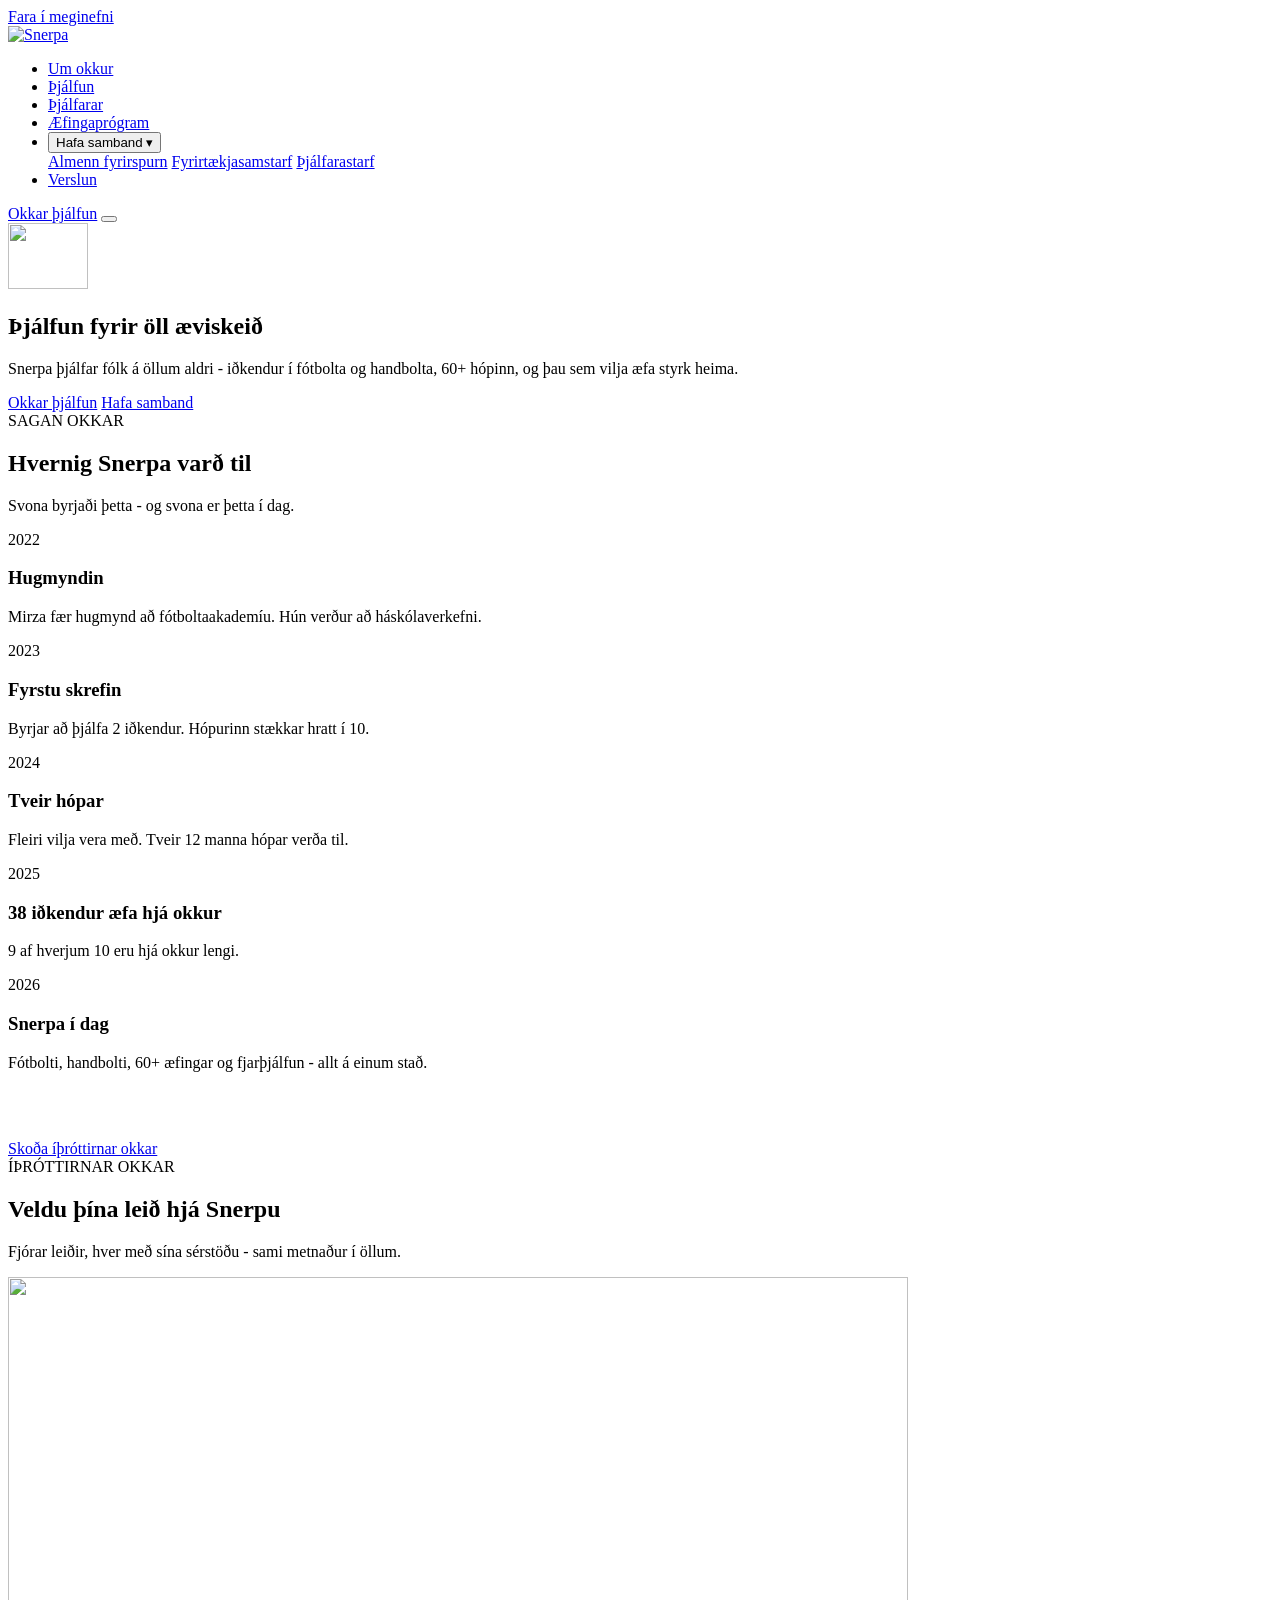
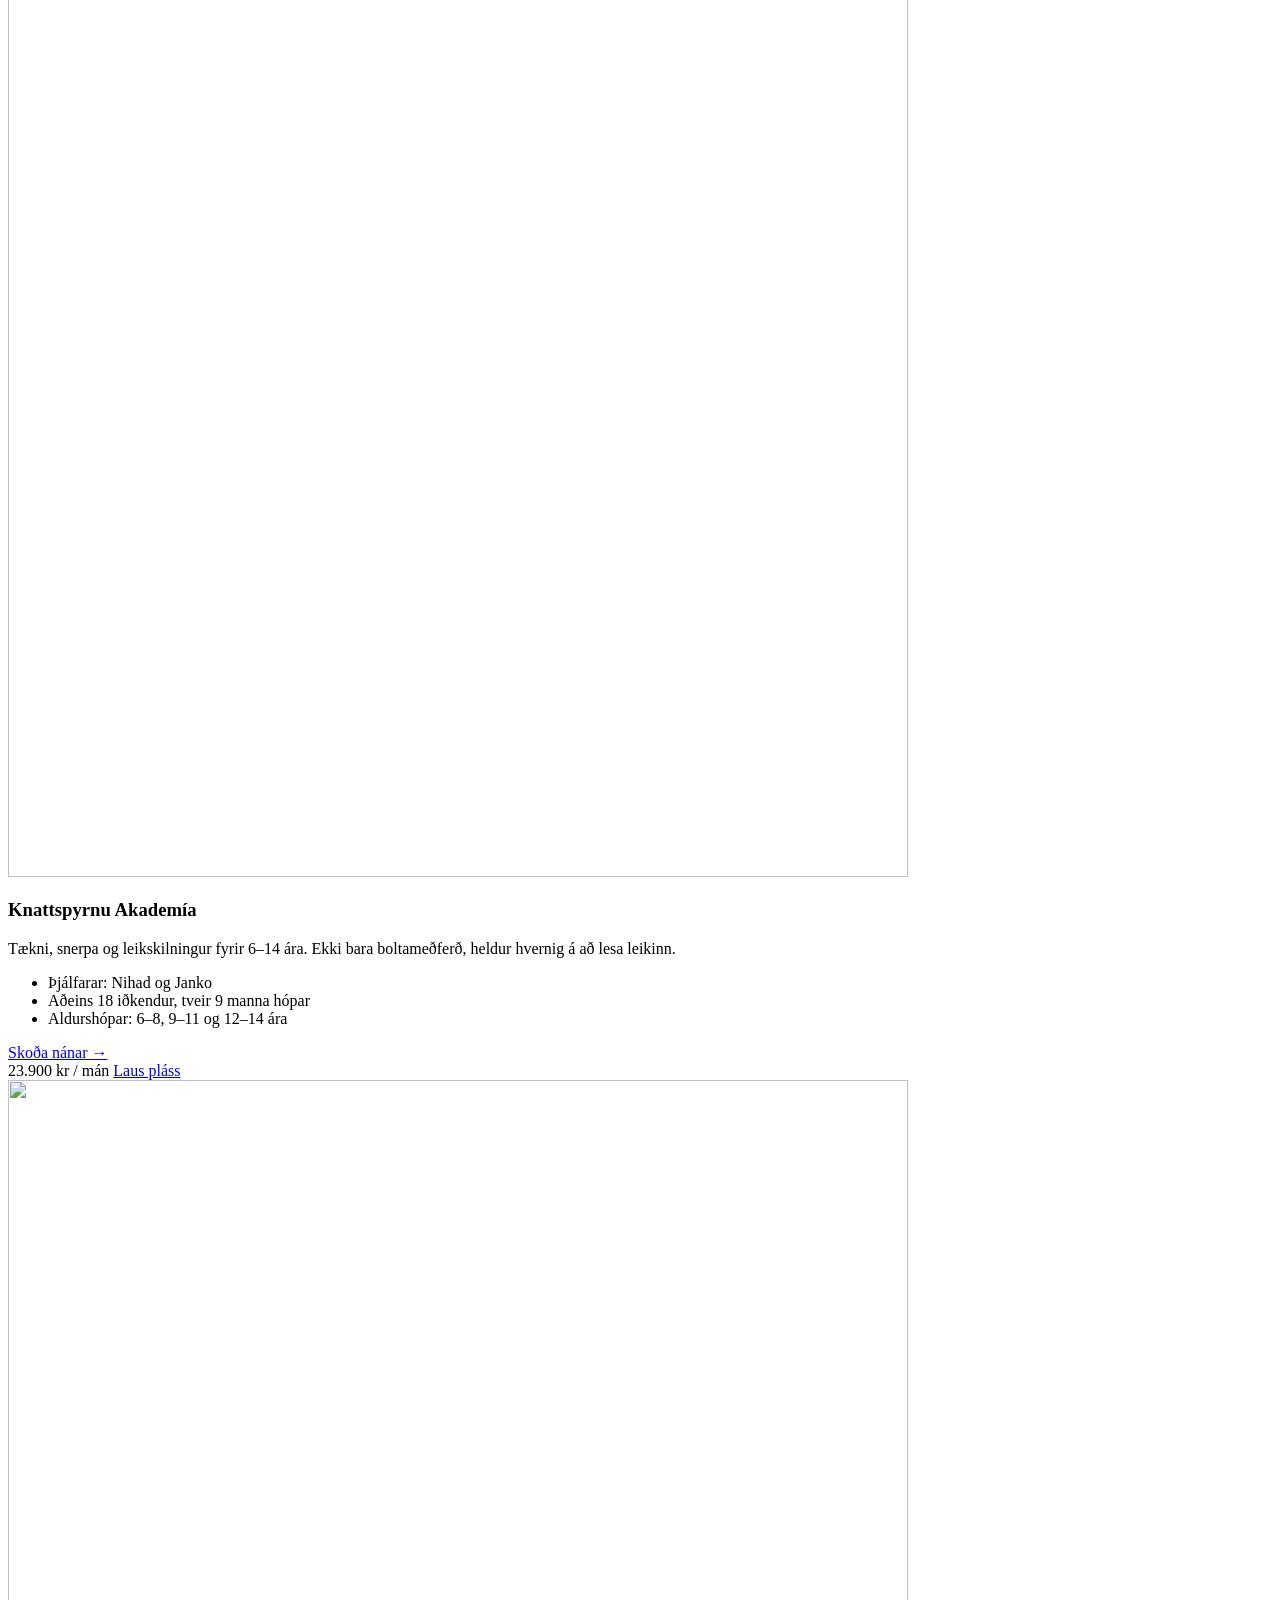
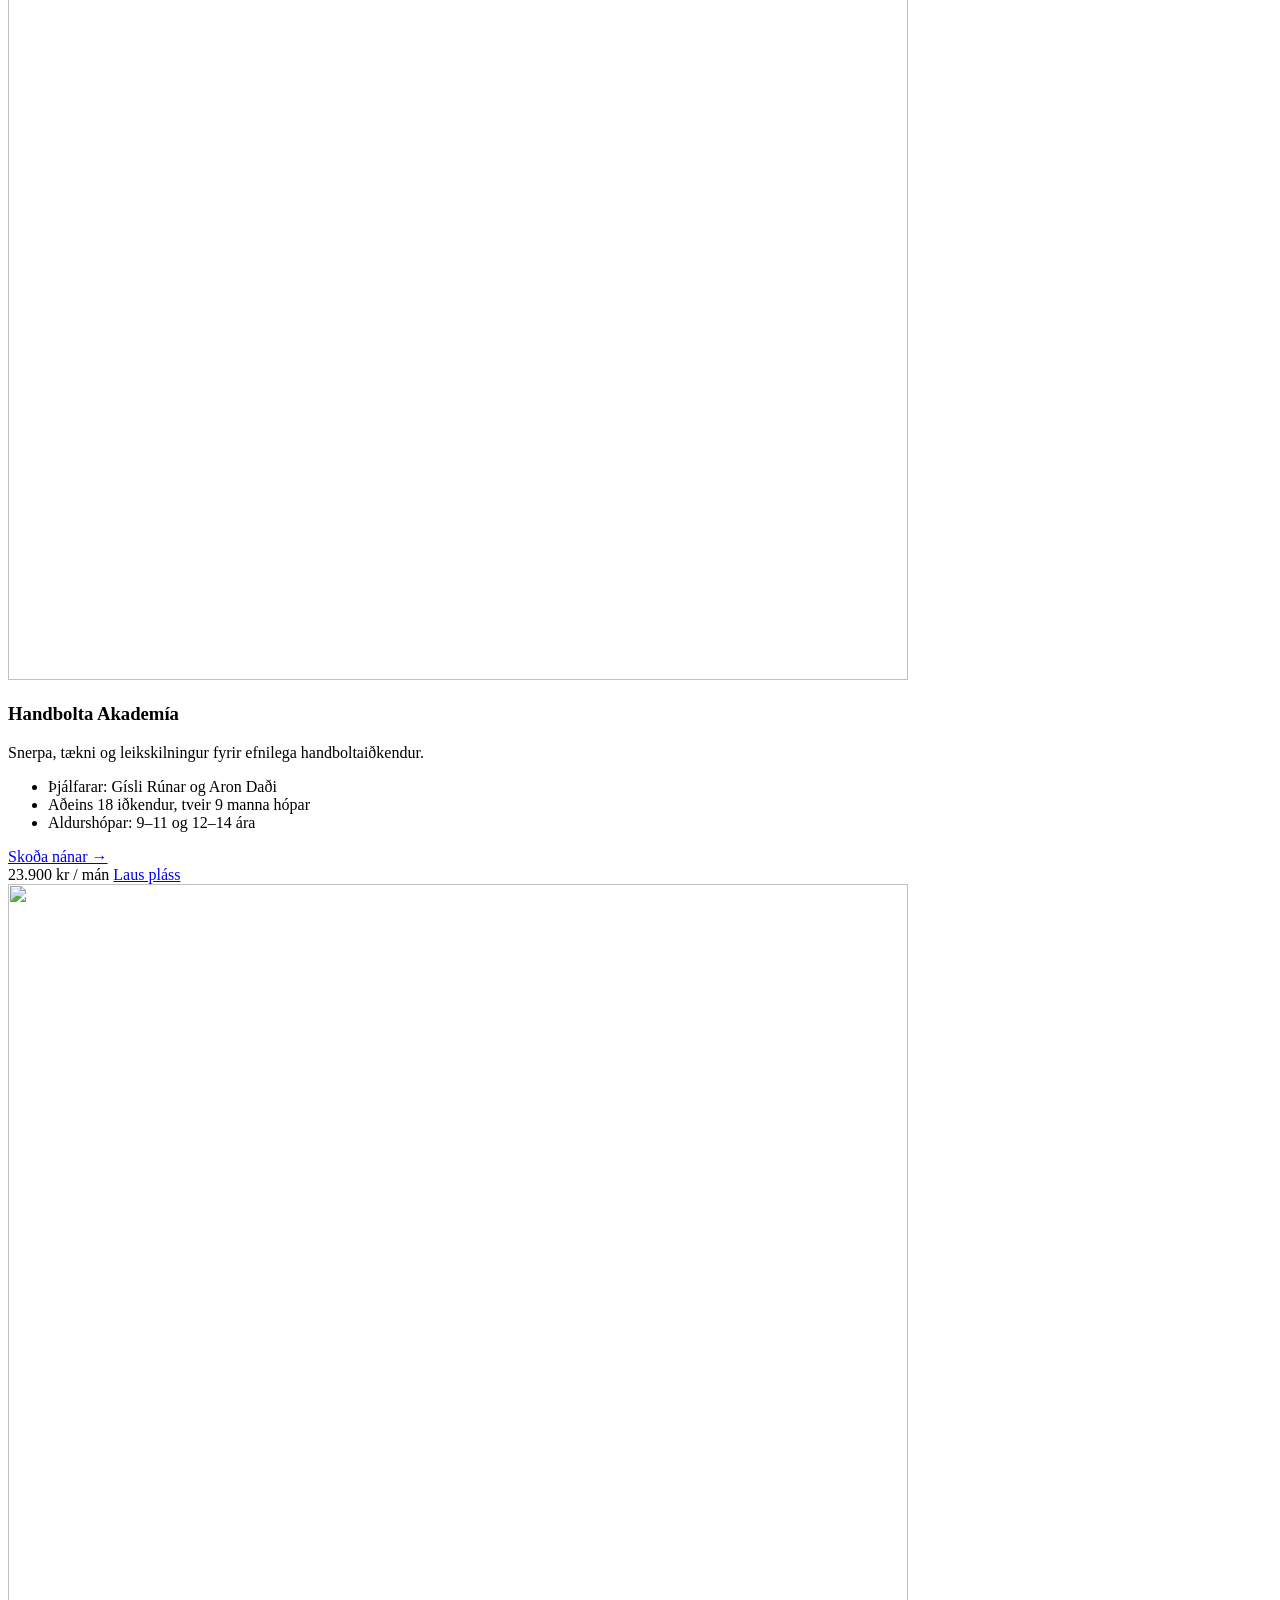
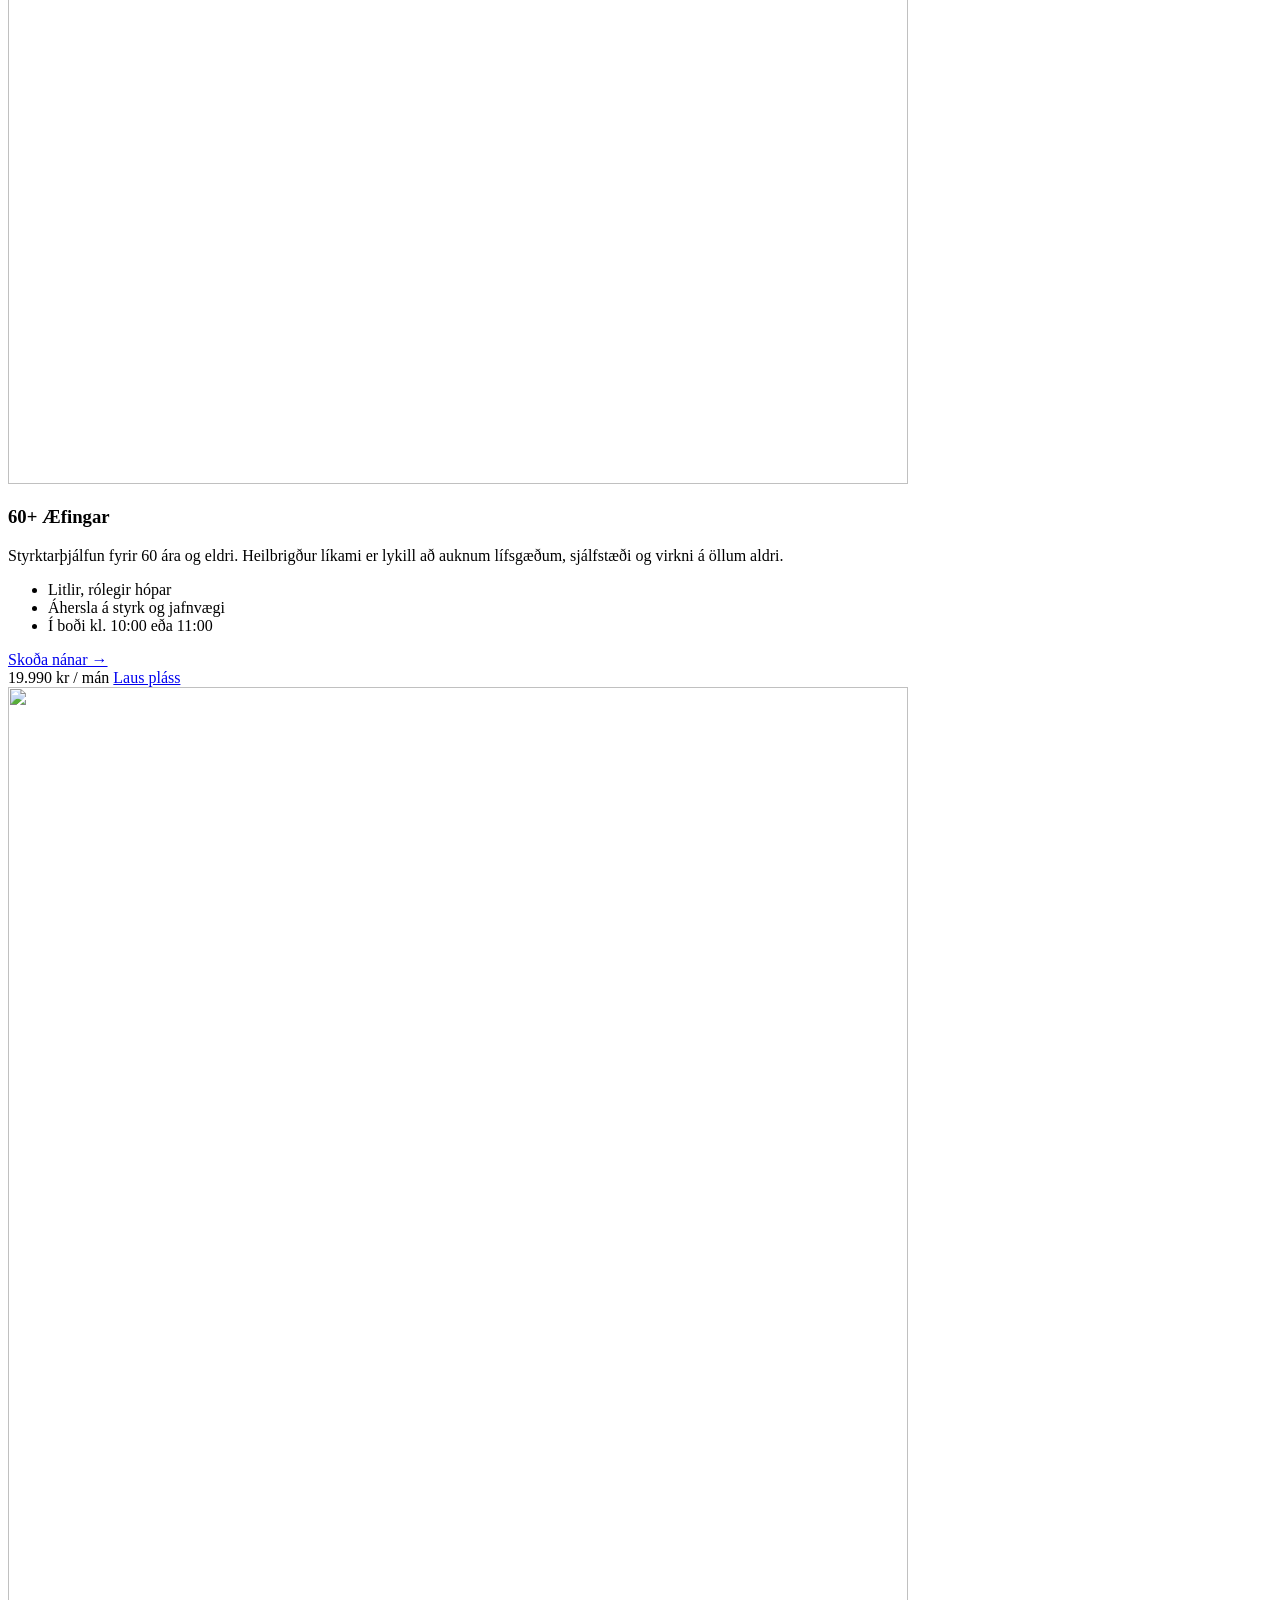
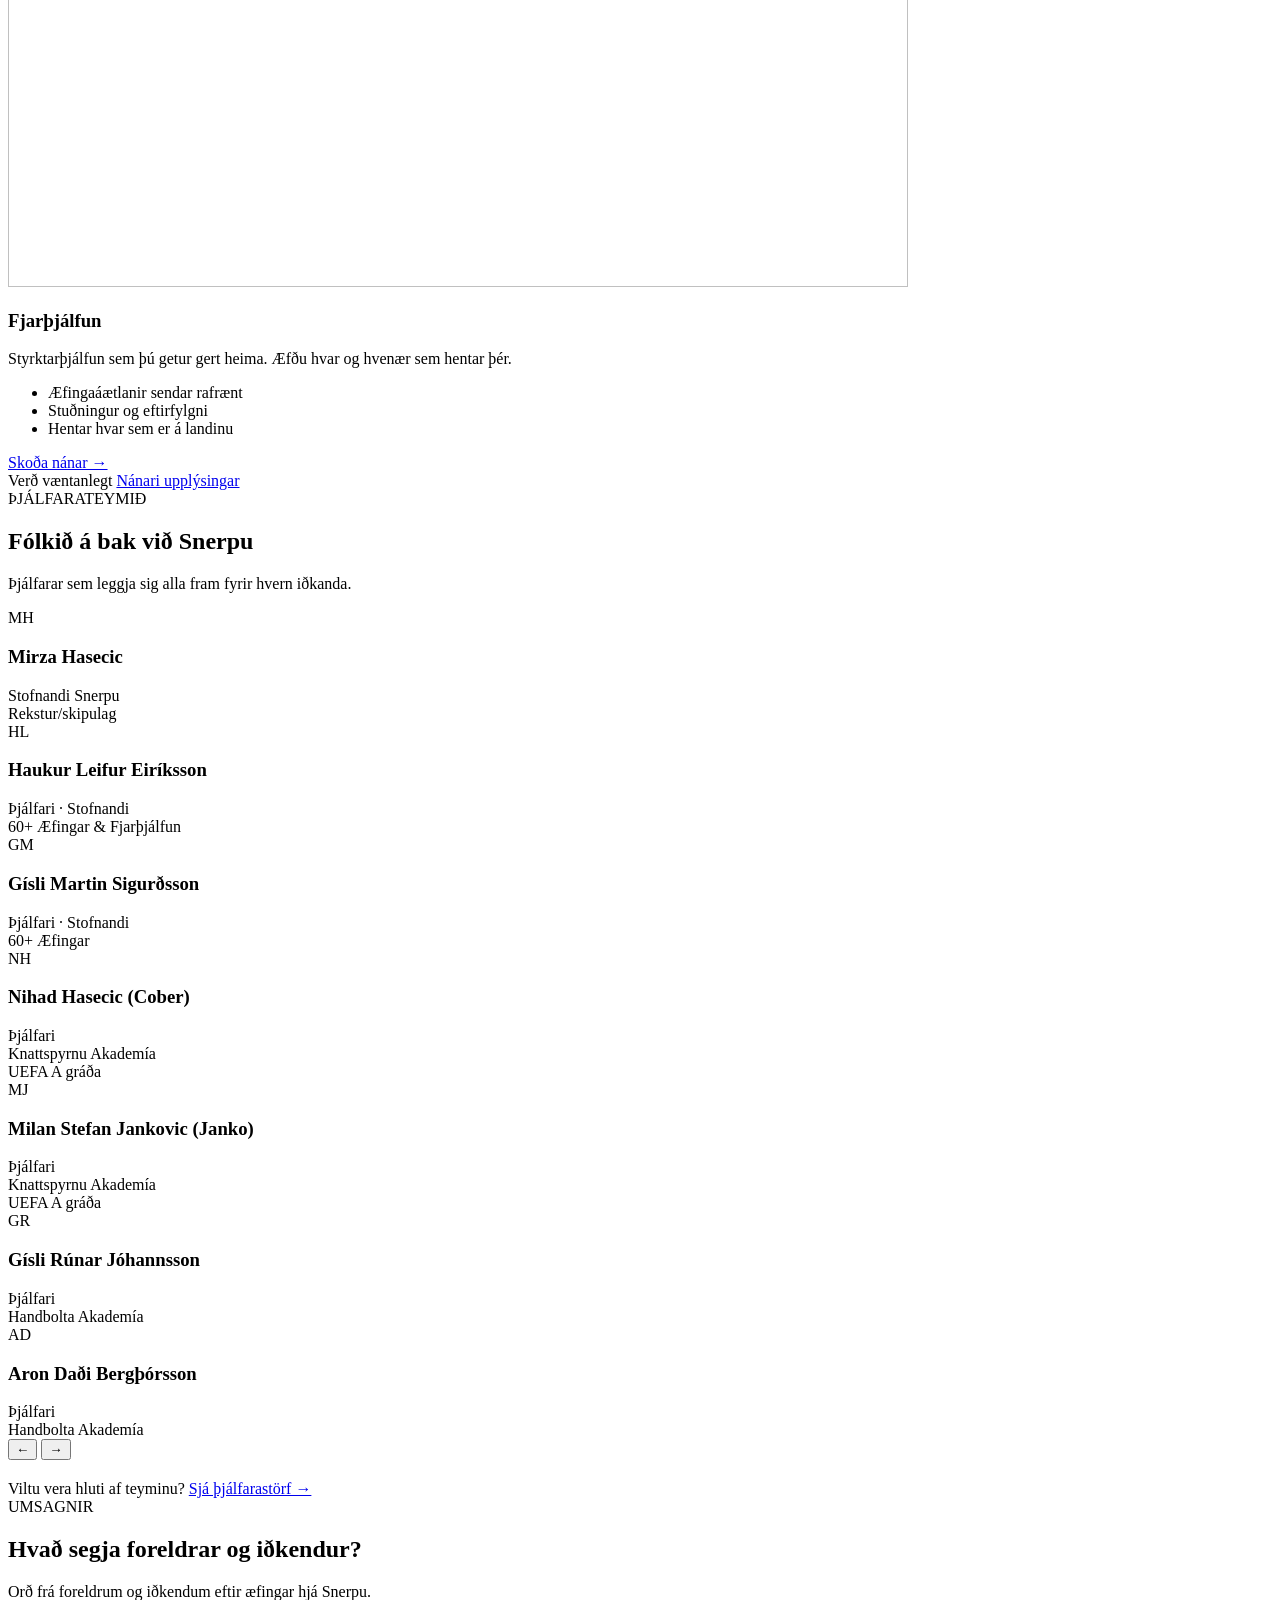
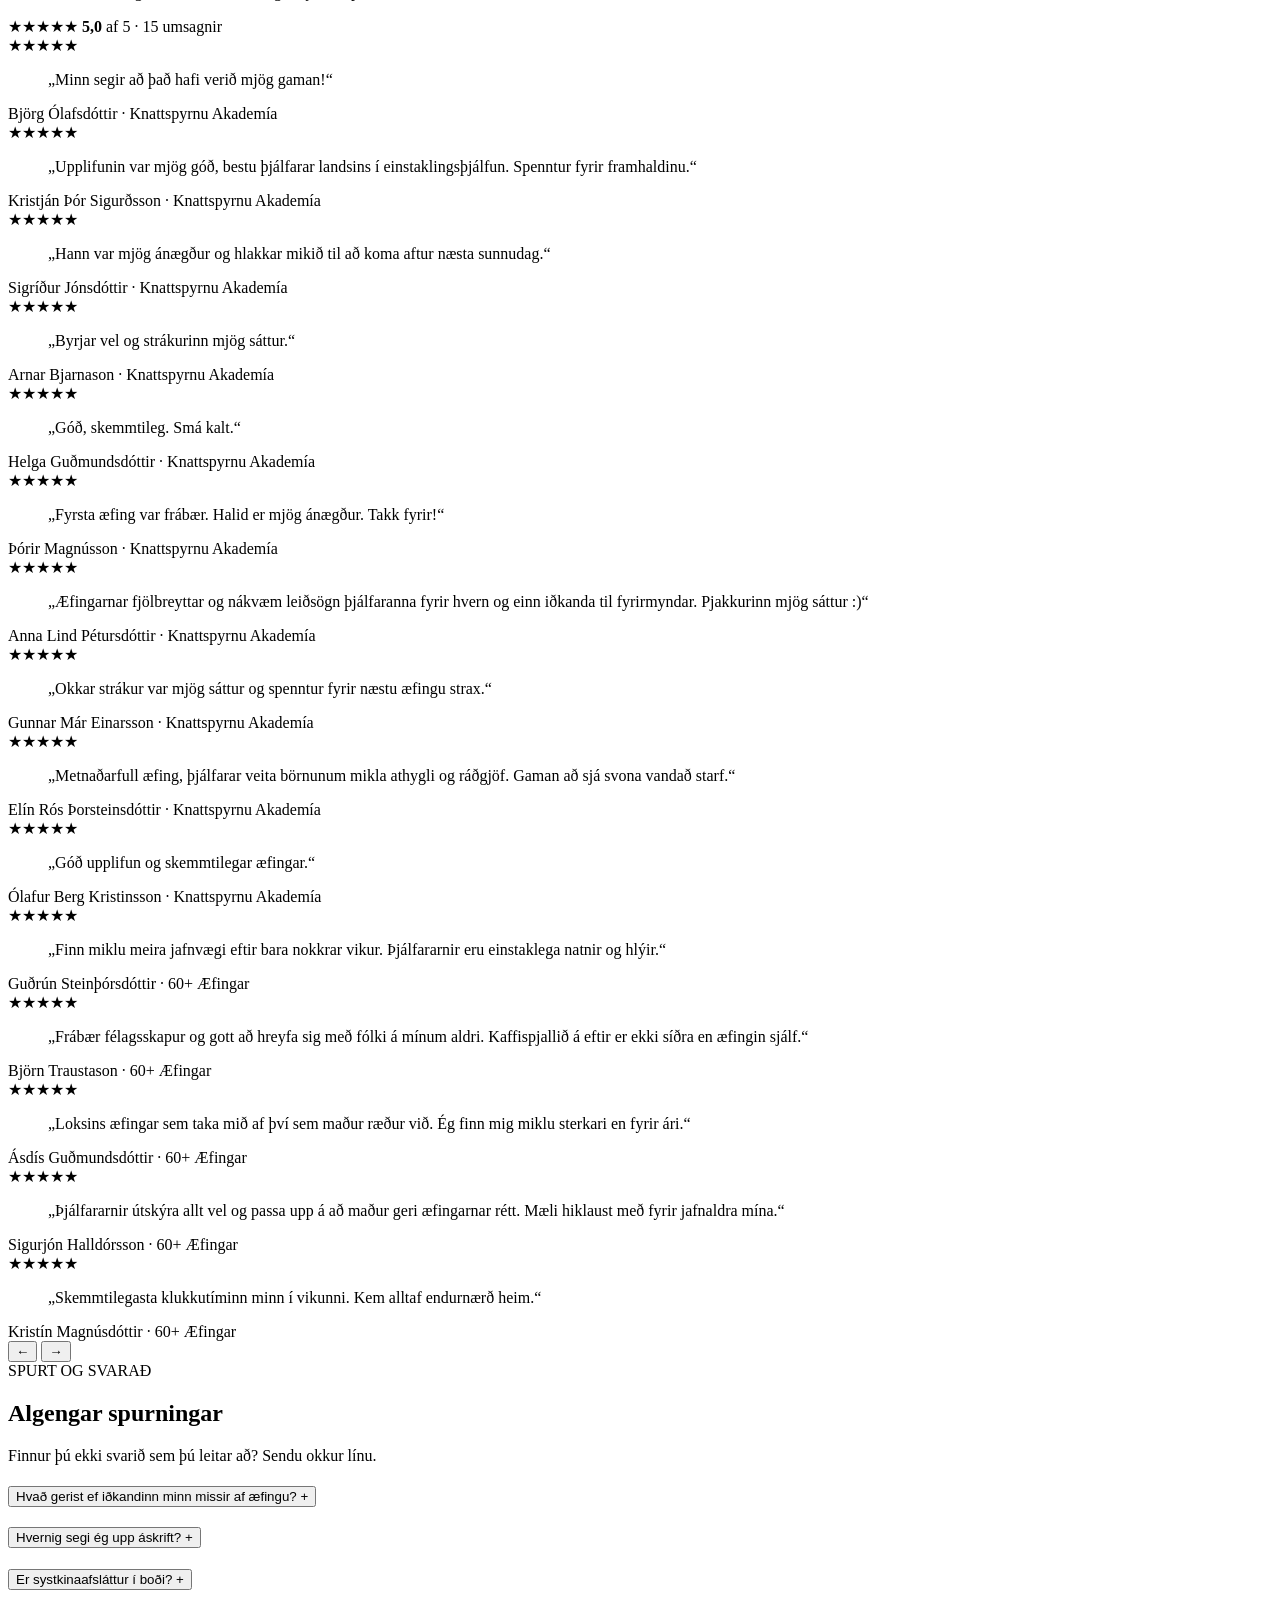
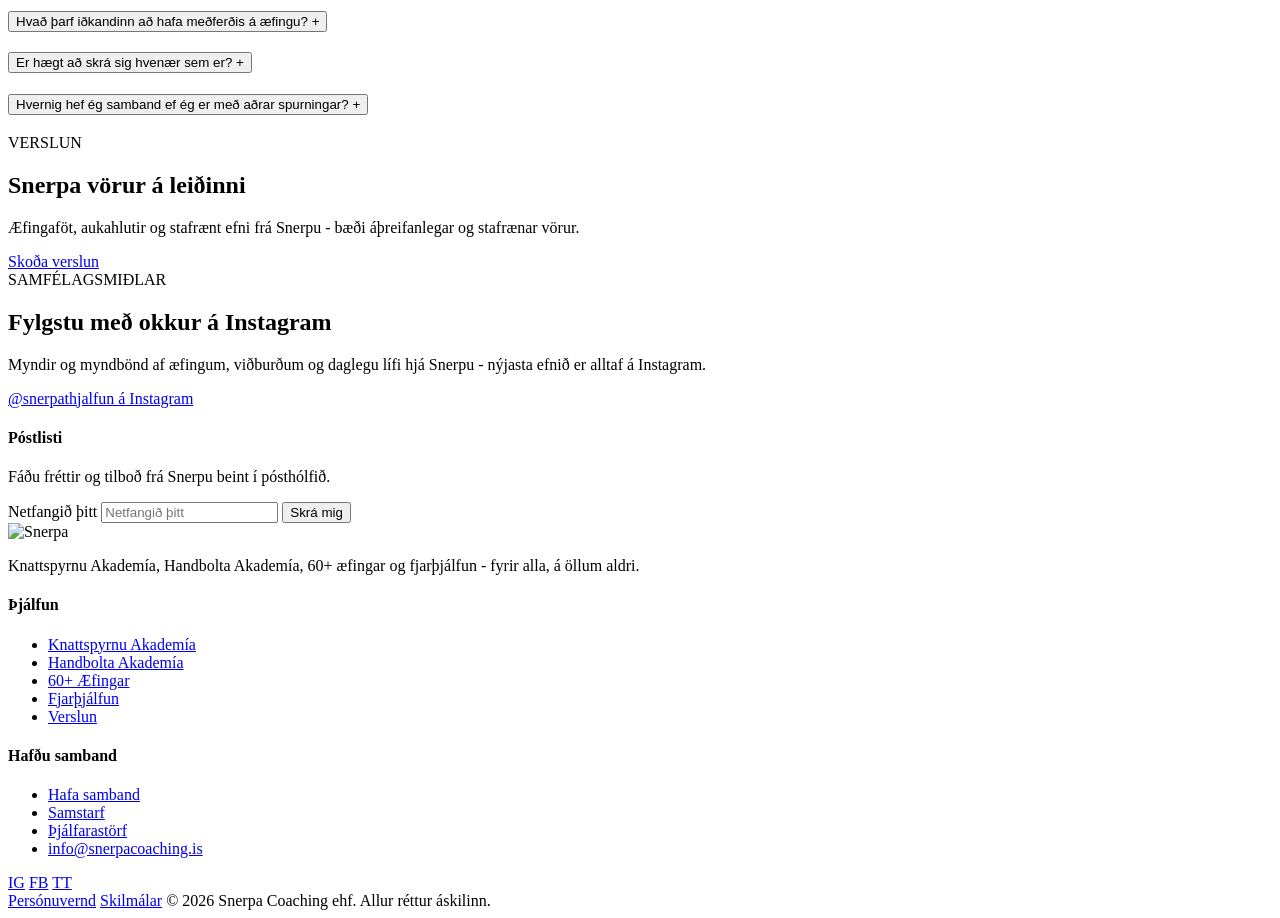
==== index.html @ 8dcb4a28 "Uppfæra gula 'Biðlisti' takkann fyrir Knattspyrnu Akademíu í grænt 'Laus pláss' á forsíðu og Þjálfun" ====
<!DOCTYPE html>
<html lang="is">
<head>
<meta charset="utf-8">
<meta name="viewport" content="width=device-width, initial-scale=1">
<title>Snerpa Þjálfun - Knattspyrnu Akademía, Handbolta Akademía, 60+ Æfingar og Fjarþjálfun</title>
<meta name="description" content="Snerpa þjálfar fólk á öllum aldri - iðkendur í fótbolta og handbolta, 60+ hópinn, og þau sem vilja æfa styrk heima.">
<link rel="canonical" href="https://snerpathjalfun.is/">
<meta property="og:type" content="website">
<meta property="og:site_name" content="Snerpa Þjálfun">
<meta property="og:locale" content="is_IS">
<meta property="og:url" content="https://snerpathjalfun.is/">
<meta property="og:title" content="Snerpa Þjálfun - Knattspyrnu Akademía, Handbolta Akademía, 60+ Æfingar og Fjarþjálfun">
<meta property="og:description" content="Snerpa þjálfar fólk á öllum aldri - iðkendur í fótbolta og handbolta, 60+ hópinn, og þau sem vilja æfa styrk heima.">
<meta property="og:image" content="https://snerpathjalfun.is/assets/img/og-image.png">
<meta property="og:image:width" content="1200">
<meta property="og:image:height" content="630">
<meta name="twitter:card" content="summary_large_image">
<meta name="twitter:title" content="Snerpa Þjálfun - Knattspyrnu Akademía, Handbolta Akademía, 60+ Æfingar og Fjarþjálfun">
<meta name="twitter:description" content="Snerpa þjálfar fólk á öllum aldri - iðkendur í fótbolta og handbolta, 60+ hópinn, og þau sem vilja æfa styrk heima.">
<meta name="twitter:image" content="https://snerpathjalfun.is/assets/img/og-image.png">
<link rel="icon" type="image/png" sizes="32x32" href="assets/img/favicon-32.png">
<link rel="icon" type="image/png" sizes="16x16" href="assets/img/favicon-16.png">
<link rel="apple-touch-icon" sizes="180x180" href="assets/img/favicon-180.png">
<link rel="stylesheet" href="assets/css/styles.css">
<script type="application/ld+json">
{
  "@context": "https://schema.org",
  "@type": "SportsActivityLocation",
  "name": "Snerpa Þjálfun",
  "url": "https://snerpathjalfun.is/",
  "logo": "https://snerpathjalfun.is/assets/img/wordmark.png",
  "image": "https://snerpathjalfun.is/assets/img/og-image.png",
  "description": "Snerpa þjálfar fólk á öllum aldri - iðkendur í fótbolta og handbolta, 60+ hópinn, og þau sem vilja æfa styrk heima.",
  "email": "info@snerpacoaching.is",
  "address": { "@type": "PostalAddress", "addressLocality": "Reykjavík", "addressCountry": "IS" },
  "areaServed": "Reykjavík",
  "sameAs": [
    "https://www.instagram.com/snerpathjalfun/",
    "https://www.facebook.com/profile.php?id=100089621047835",
    "https://www.tiktok.com/@snerpathjalfun"
  ]
}
</script>
</head>
<body>
<a class="skip-link" href="#main">Fara í meginefni</a>

<header class="site-header">
  <div class="nav">
    <a class="nav-logo" href="index.html"><img src="assets/img/wordmark.png" alt="Snerpa" width="120" height="20"></a>
    <div class="nav-links">
      <ul>
      <li><a href="#um-okkur">Um okkur</a></li>
      <li><a href="thjalfun.html">Þjálfun</a></li>
      <li><a href="#thjalfarar">Þjálfarar</a></li>
      <li><a href="aefingaprogram.html">Æfingaprógram</a></li>
      <li class="nav-dropdown">
        <button type="button" class="nav-dropdown-toggle" aria-haspopup="true" aria-expanded="false">Hafa samband <span class="nav-caret" aria-hidden="true">▾</span></button>
        <div class="nav-dropdown-menu">
          <div class="nav-dropdown-menu-inner">
            <a href="hafa-samband.html">Almenn fyrirspurn</a>
            <a href="samstarf.html">Fyrirtækjasamstarf</a>
            <a href="thjalfarastorf.html">Þjálfarastarf</a>
          </div>
        </div>
      </li>
      <li><a href="verslun.html">Verslun</a></li>
    </ul>
    </div>
    <a class="nav-cta" href="thjalfun.html">Okkar þjálfun</a>
    <button class="menu-toggle" id="menuToggle" aria-label="Opna valmynd" aria-expanded="false" aria-controls="mobileMenu">
      <span></span><span></span><span></span>
    </button>
  </div>
</header>

<div class="mobile-menu" id="mobileMenu" hidden>
  <nav class="mobile-menu-links" aria-label="Aðalvalmynd farsíma">
    <a href="#um-okkur">Um okkur<span class="chevron">›</span></a>
    <a href="thjalfun.html">Þjálfun<span class="chevron">›</span></a>
    <div class="mobile-sublinks">
      <a href="fotbolti.html">- Knattspyrnu Akademía</a>
      <a href="handbolti.html">- Handbolta Akademía</a>
      <a href="sextiu-plus.html">- 60+ Æfingar</a>
      <a href="fjarthjalfun.html">- Fjarþjálfun</a>
    </div>
    <a href="#thjalfarar">Þjálfarar<span class="chevron">›</span></a>
    <a href="aefingaprogram.html">Æfingaprógram<span class="chevron">›</span></a>
    <a href="hafa-samband.html">Hafa samband<span class="chevron">›</span></a>
    <div class="mobile-sublinks">
      <a href="samstarf.html">- Fyrirtækjasamstarf</a>
      <a href="thjalfarastorf.html">- Þjálfarastarf</a>
    </div>
    <a href="verslun.html">Verslun<span class="chevron">›</span></a>
  </nav>
  <div class="mobile-menu-cta">
    <a class="btn btn-primary" href="thjalfun.html">Okkar þjálfun</a>
    <a class="btn btn-outline-dark" href="hafa-samband.html">Hafa samband</a>
  </div>
</div>

<main id="main">

  <section class="hero hero-center">
    <div class="container">
      <img class="mark" src="assets/img/mark.png" alt="" width="80" height="66">
      <h1>Þjálfun fyrir <span class="accent">öll æviskeið</span></h1>
      <p class="lead">Snerpa þjálfar fólk á öllum aldri - iðkendur í fótbolta og handbolta, 60+ hópinn, og þau sem vilja æfa styrk heima.</p>
      <div class="btn-row">
        <a class="btn btn-primary" href="thjalfun.html">Okkar þjálfun</a>
        <a class="btn btn-outline-dark" href="hafa-samband.html">Hafa samband</a>
      </div>
    </div>
  </section>

  <section class="section bg-dark" id="um-okkur">
    <div class="container">
      <span class="eyebrow">SAGAN OKKAR</span>
      <h2>Hvernig Snerpa varð til</h2>
      <p class="section-lead">Svona byrjaði þetta - og svona er þetta í dag.</p>
      <div class="timeline">
        <div class="timeline-item">
          <div class="timeline-year">2022</div>
          <h3>Hugmyndin</h3>
          <p>Mirza fær hugmynd að fótboltaakademíu. Hún verður að háskólaverkefni.</p>
        </div>
        <div class="timeline-item">
          <div class="timeline-year">2023</div>
          <h3>Fyrstu skrefin</h3>
          <p>Byrjar að þjálfa 2 iðkendur. Hópurinn stækkar hratt í 10.</p>
        </div>
        <div class="timeline-item">
          <div class="timeline-year">2024</div>
          <h3>Tveir hópar</h3>
          <p>Fleiri vilja vera með. Tveir 12 manna hópar verða til.</p>
        </div>
        <div class="timeline-item">
          <div class="timeline-year">2025</div>
          <h3>38 iðkendur æfa hjá okkur</h3>
          <p>9 af hverjum 10 eru hjá okkur lengi.</p>
        </div>
        <div class="timeline-item">
          <div class="timeline-year">2026</div>
          <h3>Snerpa í dag</h3>
          <p>Fótbolti, handbolti, 60+ æfingar og fjarþjálfun - allt á einum stað.</p>
        </div>
      </div>
      <p style="margin:28px 0 22px;font:600 15px/1.55 var(--font);color:rgba(255,255,255,.75)">Við höldum hópum litlum. Þannig finnur hver iðkandi að hann skiptir máli.</p>
      <a class="btn btn-outline-dark" href="thjalfun.html">Skoða íþróttirnar okkar</a>
    </div>
  </section>

  <section class="section bg-cream">
    <div class="container">
      <span class="eyebrow">ÍÞRÓTTIRNAR OKKAR</span>
      <h2>Veldu þína leið hjá Snerpu</h2>
      <p class="section-lead">Fjórar leiðir, hver með sína sérstöðu - sami metnaður í öllum.</p>
      <div class="card-grid">

        <article class="program-card">
          <img src="assets/img/fotbolti-768.jpg"
               srcset="assets/img/fotbolti-375.jpg 375w, assets/img/fotbolti-428.jpg 428w, assets/img/fotbolti-768.jpg 768w, assets/img/fotbolti-900.jpg 900w"
               sizes="(min-width:768px) 50vw, 100vw" width="900" height="1200" alt="" loading="lazy">
          <div class="program-card-body">
            <h3>Knattspyrnu Akademía</h3>
            <p>Tækni, snerpa og leikskilningur fyrir 6–14 ára. Ekki bara boltameðferð, heldur hvernig á að lesa leikinn.</p>
            <ul class="fact-list">
              <li>Þjálfarar: Nihad og Janko</li>
              <li>Aðeins 18 iðkendur, tveir 9 manna hópar</li>
              <li>Aldurshópar: 6–8, 9–11 og 12–14 ára</li>
            </ul>
            <a class="btn-link" href="fotbolti.html">Skoða nánar →</a>
          </div>
          <div class="program-card-footer">
            <span class="program-card-price">23.900 kr / mán</span>
            <a class="btn btn-available" href="fotbolti.html">Laus pláss</a>
          </div>
        </article>

        <article class="program-card">
          <img src="assets/img/handbolti-768.jpg"
               srcset="assets/img/handbolti-375.jpg 375w, assets/img/handbolti-428.jpg 428w, assets/img/handbolti-768.jpg 768w, assets/img/handbolti-900.jpg 900w"
               sizes="(min-width:768px) 50vw, 100vw" width="900" height="1200" alt="" loading="lazy">
          <div class="program-card-body">
            <h3>Handbolta Akademía</h3>
            <p>Snerpa, tækni og leikskilningur fyrir efnilega handboltaiðkendur.</p>
            <ul class="fact-list">
              <li>Þjálfarar: Gísli Rúnar og Aron Daði</li>
              <li>Aðeins 18 iðkendur, tveir 9 manna hópar</li>
              <li>Aldurshópar: 9–11 og 12–14 ára</li>
            </ul>
            <a class="btn-link" href="handbolti.html">Skoða nánar →</a>
          </div>
          <div class="program-card-footer">
            <span class="program-card-price">23.900 kr / mán</span>
            <a class="btn btn-available" href="handbolti.html">Laus pláss</a>
          </div>
        </article>

        <article class="program-card">
          <img src="assets/img/sextiu-plus-768.jpg"
               srcset="assets/img/sextiu-plus-375.jpg 375w, assets/img/sextiu-plus-428.jpg 428w, assets/img/sextiu-plus-768.jpg 768w, assets/img/sextiu-plus-900.jpg 900w"
               sizes="(min-width:768px) 50vw, 100vw" width="900" height="1200" alt="" loading="lazy">
          <div class="program-card-body">
            <h3>60+ Æfingar</h3>
            <p>Styrktarþjálfun fyrir 60 ára og eldri. Heilbrigður líkami er lykill að auknum lífsgæðum, sjálfstæði og virkni á öllum aldri.</p>
            <ul class="fact-list">
              <li>Litlir, rólegir hópar</li>
              <li>Áhersla á styrk og jafnvægi</li>
              <li>Í boði kl. 10:00 eða 11:00</li>
            </ul>
            <a class="btn-link" href="sextiu-plus.html">Skoða nánar →</a>
          </div>
          <div class="program-card-footer">
            <span class="program-card-price">19.990 kr / mán</span>
            <a class="btn btn-available" href="sextiu-plus.html">Laus pláss</a>
          </div>
        </article>

        <article class="program-card">
          <img src="assets/img/fjarthjalfun-768.jpg"
               srcset="assets/img/fjarthjalfun-375.jpg 375w, assets/img/fjarthjalfun-428.jpg 428w, assets/img/fjarthjalfun-768.jpg 768w, assets/img/fjarthjalfun-900.jpg 900w"
               sizes="(min-width:768px) 50vw, 100vw" width="900" height="1200" alt="" loading="lazy">
          <div class="program-card-body">
            <h3>Fjarþjálfun</h3>
            <p>Styrktarþjálfun sem þú getur gert heima. Æfðu hvar og hvenær sem hentar þér.</p>
            <ul class="fact-list">
              <li>Æfingaáætlanir sendar rafrænt</li>
              <li>Stuðningur og eftirfylgni</li>
              <li>Hentar hvar sem er á landinu</li>
            </ul>
            <a class="btn-link" href="fjarthjalfun.html">Skoða nánar →</a>
          </div>
          <div class="program-card-footer">
            <span class="program-card-price">Verð væntanlegt</span>
            <a class="btn btn-dark" href="fjarthjalfun.html">Nánari upplýsingar</a>
          </div>
        </article>

      </div>
    </div>
  </section>

  <section class="section bg-cream" id="thjalfarar">
    <div class="container">
      <span class="eyebrow">ÞJÁLFARATEYMIÐ</span>
      <h2>Fólkið á bak við Snerpu</h2>
      <p class="section-lead">Þjálfarar sem leggja sig alla fram fyrir hvern iðkanda.</p>

      <div class="reviews">
        <div class="reviews-track" id="coachesTrack" tabindex="0" aria-label="Þjálfarateymið - strjúktu eða notaðu örvatakkana">
          <div class="coach-card"><div class="coach-avatar">MH</div><h3>Mirza Hasecic</h3><div class="coach-role">Stofnandi Snerpu</div><div class="coach-spec">Rekstur/skipulag</div></div>
          <div class="coach-card"><div class="coach-avatar">HL</div><h3>Haukur Leifur Eiríksson</h3><div class="coach-role">Þjálfari · Stofnandi</div><div class="coach-spec">60+ Æfingar &amp; Fjarþjálfun</div></div>
          <div class="coach-card"><div class="coach-avatar">GM</div><h3>Gísli Martin Sigurðsson</h3><div class="coach-role">Þjálfari · Stofnandi</div><div class="coach-spec">60+ Æfingar</div></div>
          <div class="coach-card"><div class="coach-avatar">NH</div><h3>Nihad Hasecic (Cober)</h3><div class="coach-role">Þjálfari</div><div class="coach-spec">Knattspyrnu Akademía</div><div class="coach-spec">UEFA A gráða</div></div>
          <div class="coach-card"><div class="coach-avatar">MJ</div><h3>Milan Stefan Jankovic (Janko)</h3><div class="coach-role">Þjálfari</div><div class="coach-spec">Knattspyrnu Akademía</div><div class="coach-spec">UEFA A gráða</div></div>
          <div class="coach-card"><div class="coach-avatar">GR</div><h3>Gísli Rúnar Jóhannsson</h3><div class="coach-role">Þjálfari</div><div class="coach-spec">Handbolta Akademía</div></div>
          <div class="coach-card"><div class="coach-avatar">AD</div><h3>Aron Daði Bergþórsson</h3><div class="coach-role">Þjálfari</div><div class="coach-spec">Handbolta Akademía</div></div>
        </div>
        <div class="reviews-controls">
          <div class="reviews-dots" id="coachesDots"></div>
          <div class="reviews-arrows">
            <button class="reviews-arrow" id="coachesPrev" type="button" aria-label="Fyrri þjálfarar">&#8592;</button>
            <button class="reviews-arrow" id="coachesNext" type="button" aria-label="Næstu þjálfarar">&#8594;</button>
          </div>
        </div>
      </div>
      <p style="margin:20px 0 0;font:600 15px/1.5 var(--font);color:var(--text-on-light)">Viltu vera hluti af teyminu? <a class="btn-link" href="thjalfarastorf.html">Sjá þjálfarastörf →</a></p>
    </div>
  </section>

  <section class="section bg-white" id="umsagnir">
    <div class="container">
      <span class="eyebrow">UMSAGNIR</span>
      <h2>Hvað segja foreldrar og iðkendur?</h2>
      <p class="section-lead">Orð frá foreldrum og iðkendum eftir æfingar hjá Snerpu.</p>
      <div class="reviews-summary">
        <span class="stars">★★★★★</span>
        <span><strong>5,0</strong> af 5 · 15 umsagnir</span>
      </div>

      <div class="reviews">
        <div class="reviews-track" id="reviewsTrack" tabindex="0" aria-label="Umsagnir - strjúktu eða notaðu örvatakkana">
          <article class="review-card">
            <div class="review-stars" aria-label="5 af 5 stjörnum">★★★★★</div>
            <blockquote>„Minn segir að það hafi verið mjög gaman!“</blockquote>
            <div class="review-name">Björg Ólafsdóttir · Knattspyrnu Akademía</div>
          </article>
          <article class="review-card">
            <div class="review-stars" aria-label="5 af 5 stjörnum">★★★★★</div>
            <blockquote>„Upplifunin var mjög góð, bestu þjálfarar landsins í einstaklingsþjálfun. Spenntur fyrir framhaldinu.“</blockquote>
            <div class="review-name">Kristján Þór Sigurðsson · Knattspyrnu Akademía</div>
          </article>
          <article class="review-card">
            <div class="review-stars" aria-label="5 af 5 stjörnum">★★★★★</div>
            <blockquote>„Hann var mjög ánægður og hlakkar mikið til að koma aftur næsta sunnudag.“</blockquote>
            <div class="review-name">Sigríður Jónsdóttir · Knattspyrnu Akademía</div>
          </article>
          <article class="review-card">
            <div class="review-stars" aria-label="5 af 5 stjörnum">★★★★★</div>
            <blockquote>„Byrjar vel og strákurinn mjög sáttur.“</blockquote>
            <div class="review-name">Arnar Bjarnason · Knattspyrnu Akademía</div>
          </article>
          <article class="review-card">
            <div class="review-stars" aria-label="5 af 5 stjörnum">★★★★★</div>
            <blockquote>„Góð, skemmtileg. Smá kalt.“</blockquote>
            <div class="review-name">Helga Guðmundsdóttir · Knattspyrnu Akademía</div>
          </article>
          <article class="review-card">
            <div class="review-stars" aria-label="5 af 5 stjörnum">★★★★★</div>
            <blockquote>„Fyrsta æfing var frábær. Halid er mjög ánægður. Takk fyrir!“</blockquote>
            <div class="review-name">Þórir Magnússon · Knattspyrnu Akademía</div>
          </article>
          <article class="review-card">
            <div class="review-stars" aria-label="5 af 5 stjörnum">★★★★★</div>
            <blockquote>„Æfingarnar fjölbreyttar og nákvæm leiðsögn þjálfaranna fyrir hvern og einn iðkanda til fyrirmyndar. Pjakkurinn mjög sáttur :)“</blockquote>
            <div class="review-name">Anna Lind Pétursdóttir · Knattspyrnu Akademía</div>
          </article>
          <article class="review-card">
            <div class="review-stars" aria-label="5 af 5 stjörnum">★★★★★</div>
            <blockquote>„Okkar strákur var mjög sáttur og spenntur fyrir næstu æfingu strax.“</blockquote>
            <div class="review-name">Gunnar Már Einarsson · Knattspyrnu Akademía</div>
          </article>
          <article class="review-card">
            <div class="review-stars" aria-label="5 af 5 stjörnum">★★★★★</div>
            <blockquote>„Metnaðarfull æfing, þjálfarar veita börnunum mikla athygli og ráðgjöf. Gaman að sjá svona vandað starf.“</blockquote>
            <div class="review-name">Elín Rós Þorsteinsdóttir · Knattspyrnu Akademía</div>
          </article>
          <article class="review-card">
            <div class="review-stars" aria-label="5 af 5 stjörnum">★★★★★</div>
            <blockquote>„Góð upplifun og skemmtilegar æfingar.“</blockquote>
            <div class="review-name">Ólafur Berg Kristinsson · Knattspyrnu Akademía</div>
          </article>
          <article class="review-card">
            <div class="review-stars" aria-label="5 af 5 stjörnum">★★★★★</div>
            <blockquote>„Finn miklu meira jafnvægi eftir bara nokkrar vikur. Þjálfararnir eru einstaklega natnir og hlýir.“</blockquote>
            <div class="review-name">Guðrún Steinþórsdóttir · 60+ Æfingar</div>
          </article>
          <article class="review-card">
            <div class="review-stars" aria-label="5 af 5 stjörnum">★★★★★</div>
            <blockquote>„Frábær félagsskapur og gott að hreyfa sig með fólki á mínum aldri. Kaffispjallið á eftir er ekki síðra en æfingin sjálf.“</blockquote>
            <div class="review-name">Björn Traustason · 60+ Æfingar</div>
          </article>
          <article class="review-card">
            <div class="review-stars" aria-label="5 af 5 stjörnum">★★★★★</div>
            <blockquote>„Loksins æfingar sem taka mið af því sem maður ræður við. Ég finn mig miklu sterkari en fyrir ári.“</blockquote>
            <div class="review-name">Ásdís Guðmundsdóttir · 60+ Æfingar</div>
          </article>
          <article class="review-card">
            <div class="review-stars" aria-label="5 af 5 stjörnum">★★★★★</div>
            <blockquote>„Þjálfararnir útskýra allt vel og passa upp á að maður geri æfingarnar rétt. Mæli hiklaust með fyrir jafnaldra mína.“</blockquote>
            <div class="review-name">Sigurjón Halldórsson · 60+ Æfingar</div>
          </article>
          <article class="review-card">
            <div class="review-stars" aria-label="5 af 5 stjörnum">★★★★★</div>
            <blockquote>„Skemmtilegasta klukkutíminn minn í vikunni. Kem alltaf endurnærð heim.“</blockquote>
            <div class="review-name">Kristín Magnúsdóttir · 60+ Æfingar</div>
          </article>
        </div>
        <div class="reviews-controls">
          <div class="reviews-dots" id="reviewsDots"></div>
          <div class="reviews-arrows">
            <button class="reviews-arrow" id="reviewsPrev" type="button" aria-label="Fyrri umsagnir">&#8592;</button>
            <button class="reviews-arrow" id="reviewsNext" type="button" aria-label="Næstu umsagnir">&#8594;</button>
          </div>
        </div>
      </div>
    </div>
  </section>

  <section class="section bg-cream">
    <div class="container">
      <span class="eyebrow">SPURT OG SVARAÐ</span>
      <h2>Algengar spurningar</h2>
      <p class="section-lead">Finnur þú ekki svarið sem þú leitar að? Sendu okkur línu.</p>
      <div class="accordion" data-accordion-group data-accordion-single>

        <div class="accordion-item">
          <h3><button class="accordion-trigger" data-accordion-trigger aria-expanded="false" aria-controls="faq-1">
            Hvað gerist ef iðkandinn minn missir af æfingu?
            <span class="accordion-sign" data-accordion-sign>+</span>
          </button></h3>
          <div class="accordion-panel" id="faq-1" hidden>
            <p>Þetta er breytilegt eftir prógrammi - almennt er ekki boðið upp á endurgreiðslu fyrir staka æfingu sem sleppt er. Sjá nánari upplýsingar á síðu hvers prógramms eða hafðu samband við okkur.</p>
          </div>
        </div>

        <div class="accordion-item">
          <h3><button class="accordion-trigger" data-accordion-trigger aria-expanded="false" aria-controls="faq-2">
            Hvernig segi ég upp áskrift?
            <span class="accordion-sign" data-accordion-sign>+</span>
          </button></h3>
          <div class="accordion-panel" id="faq-2" hidden>
            <p>Skráning og greiðsla fyrir fótbolta og 60+ æfingar fer fram á Sportabler/Abler, og uppsögn fer fram þar samkvæmt skilmálum viðkomandi prógramms. Ef þú ert ekki viss hvernig á að bera sig að, sendu okkur línu og við hjálpum þér.</p>
          </div>
        </div>

        <div class="accordion-item">
          <h3><button class="accordion-trigger" data-accordion-trigger aria-expanded="false" aria-controls="faq-3">
            Er systkinaafsláttur í boði?
            <span class="accordion-sign" data-accordion-sign>+</span>
          </button></h3>
          <div class="accordion-panel" id="faq-3" hidden>
            <p>Já, 15% systkinaafsláttur er í boði í bæði Knattspyrnu Akademíu og Handbolta Akademíu. Hafðu samband við okkur til að fá staðfest hvernig þetta gildir fyrir þitt prógramm.</p>
          </div>
        </div>

        <div class="accordion-item">
          <h3><button class="accordion-trigger" data-accordion-trigger aria-expanded="false" aria-controls="faq-4">
            Hvað þarf iðkandinn að hafa meðferðis á æfingu?
            <span class="accordion-sign" data-accordion-sign>+</span>
          </button></h3>
          <div class="accordion-panel" id="faq-4" hidden>
            <p>Þægilegan íþróttafatnað og skó sem henta æfingunni, og vatnsbrúsa. Frekari leiðbeiningar berast við skráningu.</p>
          </div>
        </div>

        <div class="accordion-item">
          <h3><button class="accordion-trigger" data-accordion-trigger aria-expanded="false" aria-controls="faq-5">
            Er hægt að skrá sig hvenær sem er?
            <span class="accordion-sign" data-accordion-sign>+</span>
          </button></h3>
          <div class="accordion-panel" id="faq-5" hidden>
            <p>Sums staðar eru pláss takmörkuð og fyllast hratt - t.d. í fótbolta og handbolta. Við mælum með að skrá sig snemma til að tryggja pláss.</p>
          </div>
        </div>

        <div class="accordion-item">
          <h3><button class="accordion-trigger" data-accordion-trigger aria-expanded="false" aria-controls="faq-6">
            Hvernig hef ég samband ef ég er með aðrar spurningar?
            <span class="accordion-sign" data-accordion-sign>+</span>
          </button></h3>
          <div class="accordion-panel" id="faq-6" hidden>
            <p>Sendu okkur línu á <a href="mailto:info@snerpacoaching.is">info@snerpacoaching.is</a> eða notaðu Hafa samband formið.</p>
          </div>
        </div>

      </div>
    </div>
  </section>

  <section class="section bg-cream text-center">
    <div class="container">
      <span class="eyebrow">VERSLUN</span>
      <h2>Snerpa vörur á leiðinni</h2>
      <p class="section-lead">Æfingaföt, aukahlutir og stafrænt efni frá Snerpu - bæði áþreifanlegar og stafrænar vörur.</p>
      <a class="btn btn-primary" href="verslun.html">Skoða verslun</a>
    </div>
  </section>

  <section class="section bg-dark text-center">
    <div class="container">
      <span class="eyebrow">SAMFÉLAGSMIÐLAR</span>
      <h2>Fylgstu með okkur á Instagram</h2>
      <p class="section-lead">Myndir og myndbönd af æfingum, viðburðum og daglegu lífi hjá Snerpu - nýjasta efnið er alltaf á Instagram.</p>
      <a class="btn btn-outline-dark" href="https://www.instagram.com/snerpathjalfun/" target="_blank" rel="noopener">@snerpathjalfun á Instagram</a>
    </div>
  </section>

</main>

<footer class="site-footer">
  <div class="container">
    <div class="newsletter-box">
      <h4>Póstlisti</h4>
      <p>Fáðu fréttir og tilboð frá Snerpu beint í pósthólfið.</p>
      <form class="newsletter-form" action="https://formspree.io/f/xdendnke" method="POST">
        <label class="visually-hidden" for="newsletter-email">Netfangið þitt</label>
        <input id="newsletter-email" type="email" inputmode="email" name="email" autocomplete="email" placeholder="Netfangið þitt" required>
        <input type="hidden" name="_subject" value="Snerpa - Ný áskrift á póstlista">
        <button class="btn btn-primary" type="submit">Skrá mig</button>
        <p class="form-status" data-form-status hidden></p>
      </form>
    </div>
    <div class="footer-grid">
      <div>
        <img class="wordmark" src="assets/img/wordmark.png" alt="Snerpa" width="140" height="23">
        <p class="tagline">Knattspyrnu Akademía, Handbolta Akademía, 60+ æfingar og fjarþjálfun - fyrir alla, á öllum aldri.</p>
      </div>
      <div class="footer-col">
        <h4>Þjálfun</h4>
        <ul class="footer-links">
          <li><a href="fotbolti.html">Knattspyrnu Akademía</a></li>
          <li><a href="handbolti.html">Handbolta Akademía</a></li>
          <li><a href="sextiu-plus.html">60+ Æfingar</a></li>
          <li><a href="fjarthjalfun.html">Fjarþjálfun</a></li>
          <li><a href="verslun.html">Verslun</a></li>
        </ul>
      </div>
      <div class="footer-col">
        <h4>Hafðu samband</h4>
        <ul class="footer-links">
          <li><a href="hafa-samband.html">Hafa samband</a></li>
          <li><a href="samstarf.html">Samstarf</a></li>
          <li><a href="thjalfarastorf.html">Þjálfarastörf</a></li>
          <li><a href="mailto:info@snerpacoaching.is">info@snerpacoaching.is</a></li>
        </ul>
        <div class="footer-socials">
          <a href="https://www.instagram.com/snerpathjalfun/" target="_blank" rel="noopener" aria-label="Instagram">IG</a>
          <a href="https://www.facebook.com/profile.php?id=100089621047835" target="_blank" rel="noopener" aria-label="Facebook">FB</a>
          <a href="https://www.tiktok.com/@snerpathjalfun" target="_blank" rel="noopener" aria-label="TikTok">TT</a>
        </div>
      </div>
    </div>
    <div class="footer-bottom">
      <a href="personuvernd.html">Persónuvernd</a>
      <a href="skilmalar.html">Skilmálar</a>
      <span class="copyright">© 2026 Snerpa Coaching ehf. Allur réttur áskilinn.</span>
    </div>
  </div>
</footer>

<script src="assets/js/main.js"></script>
<script defer src="/_vercel/insights/script.js"></script>
</body>
</html>
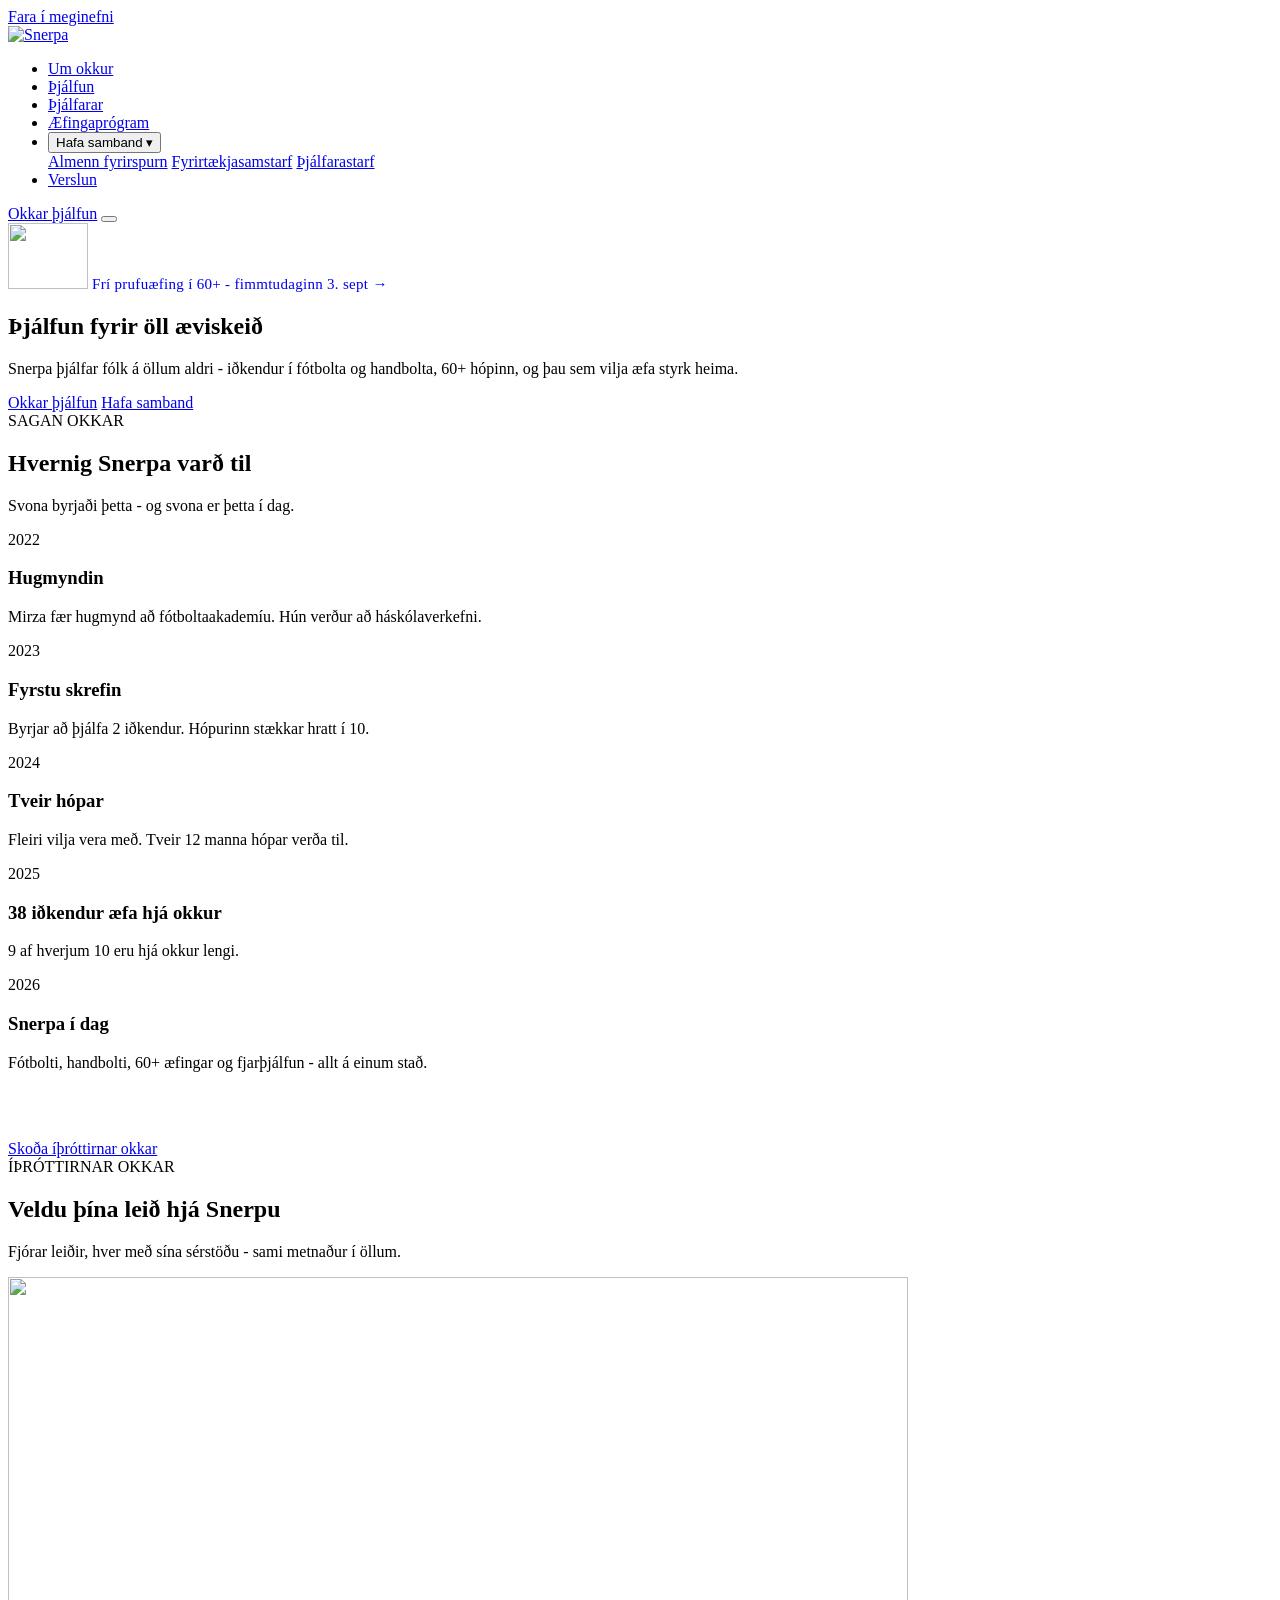
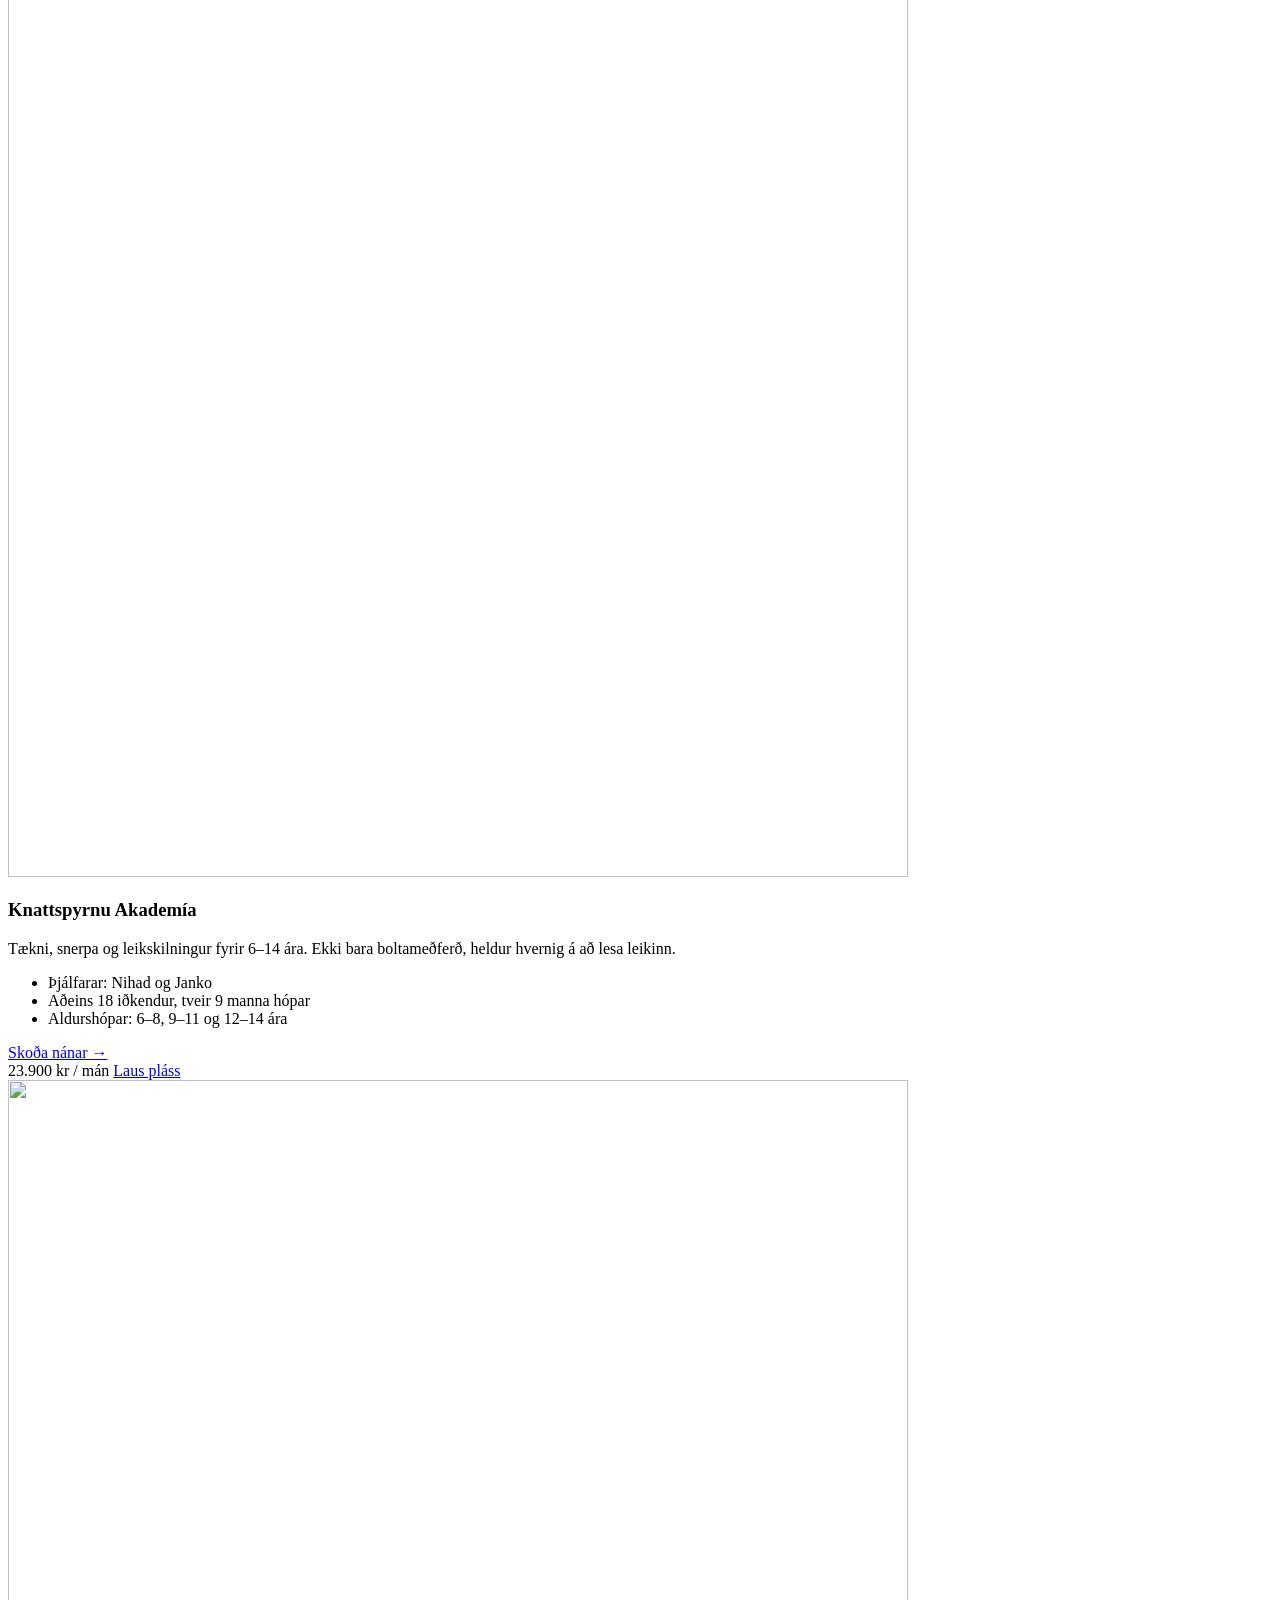
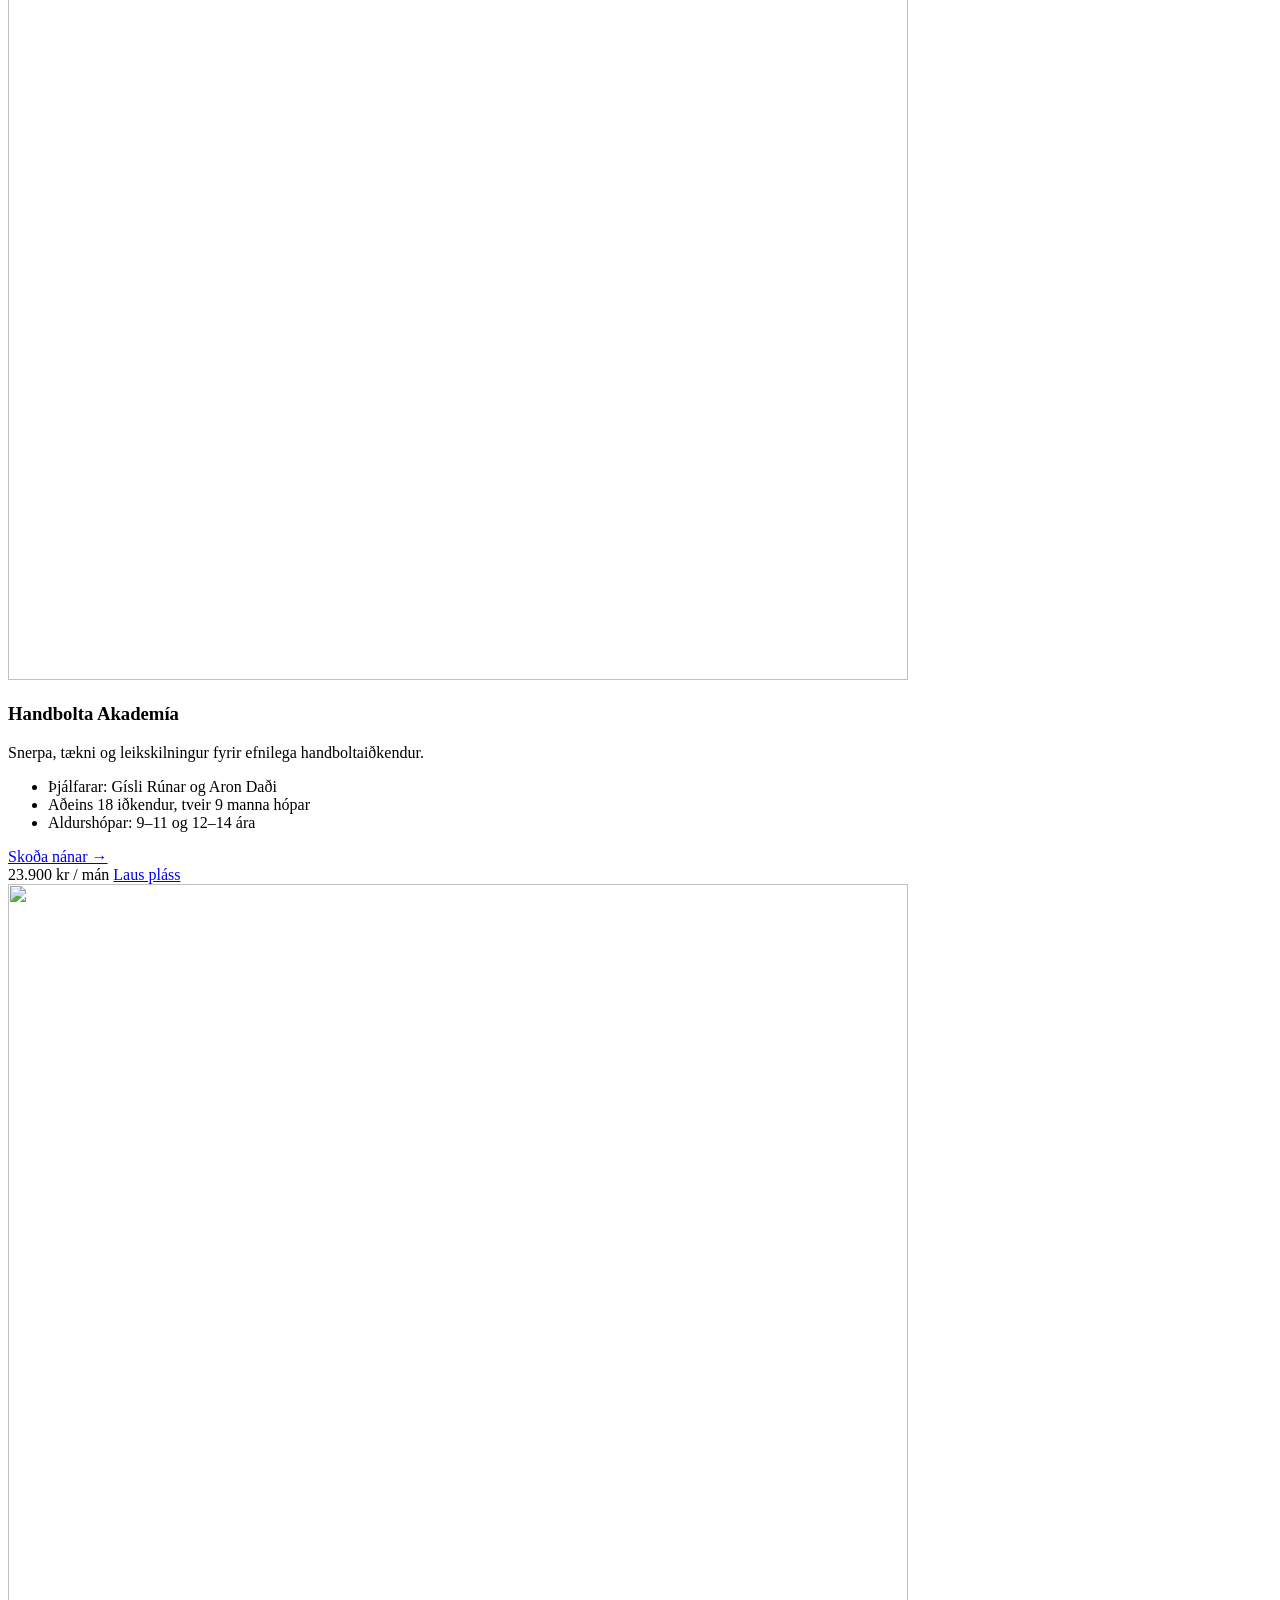
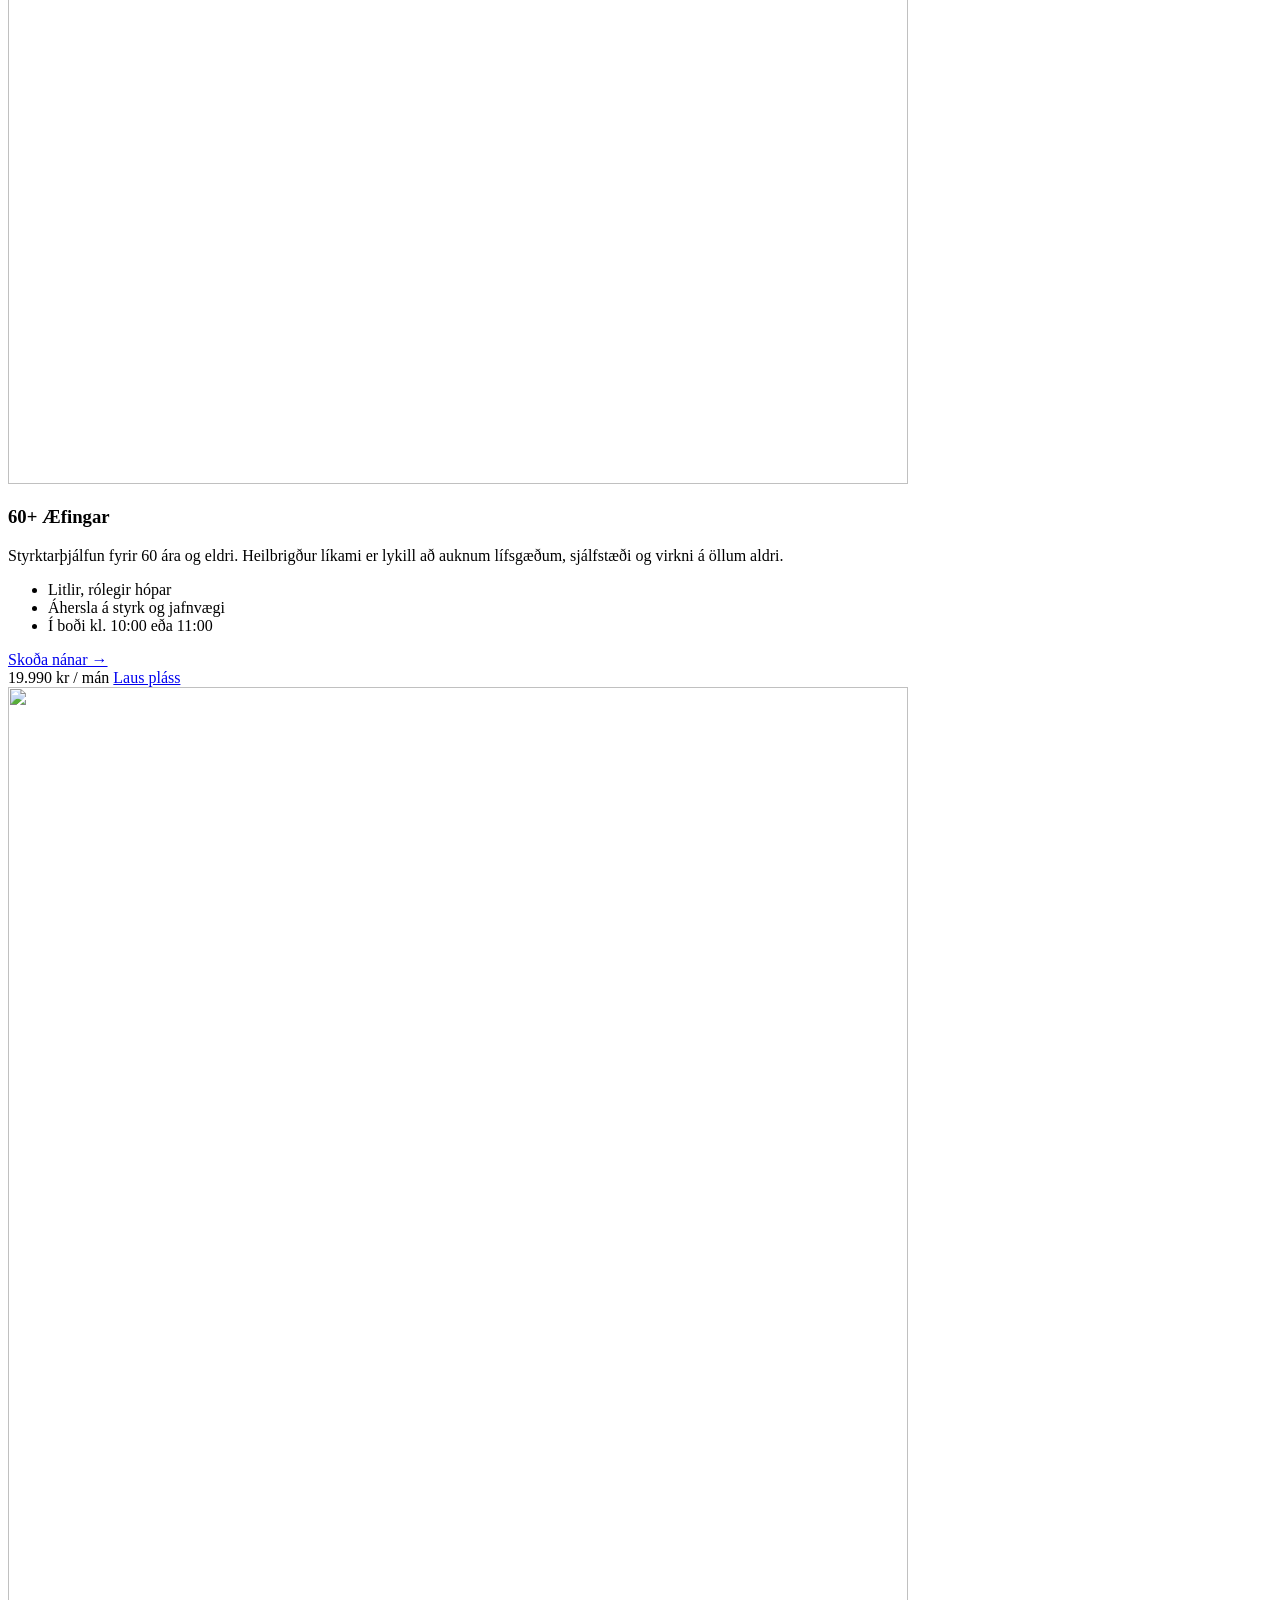
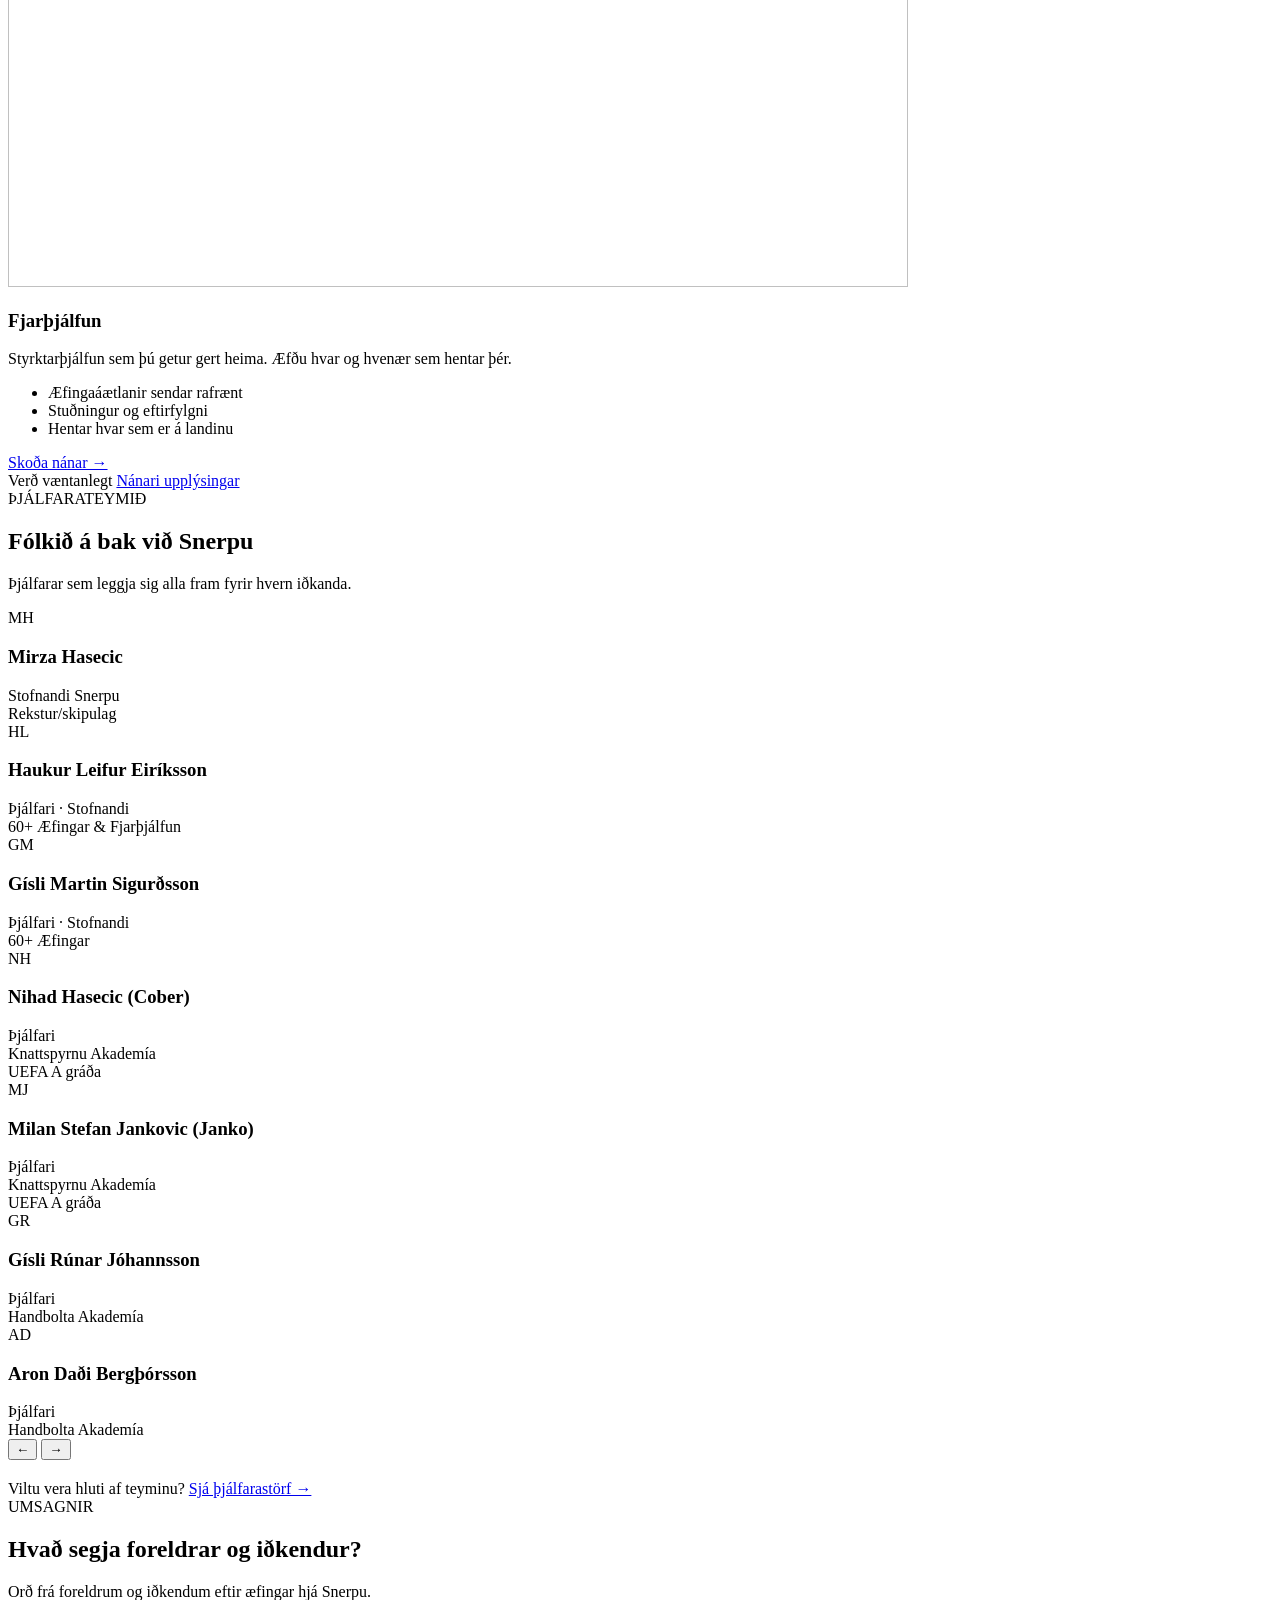
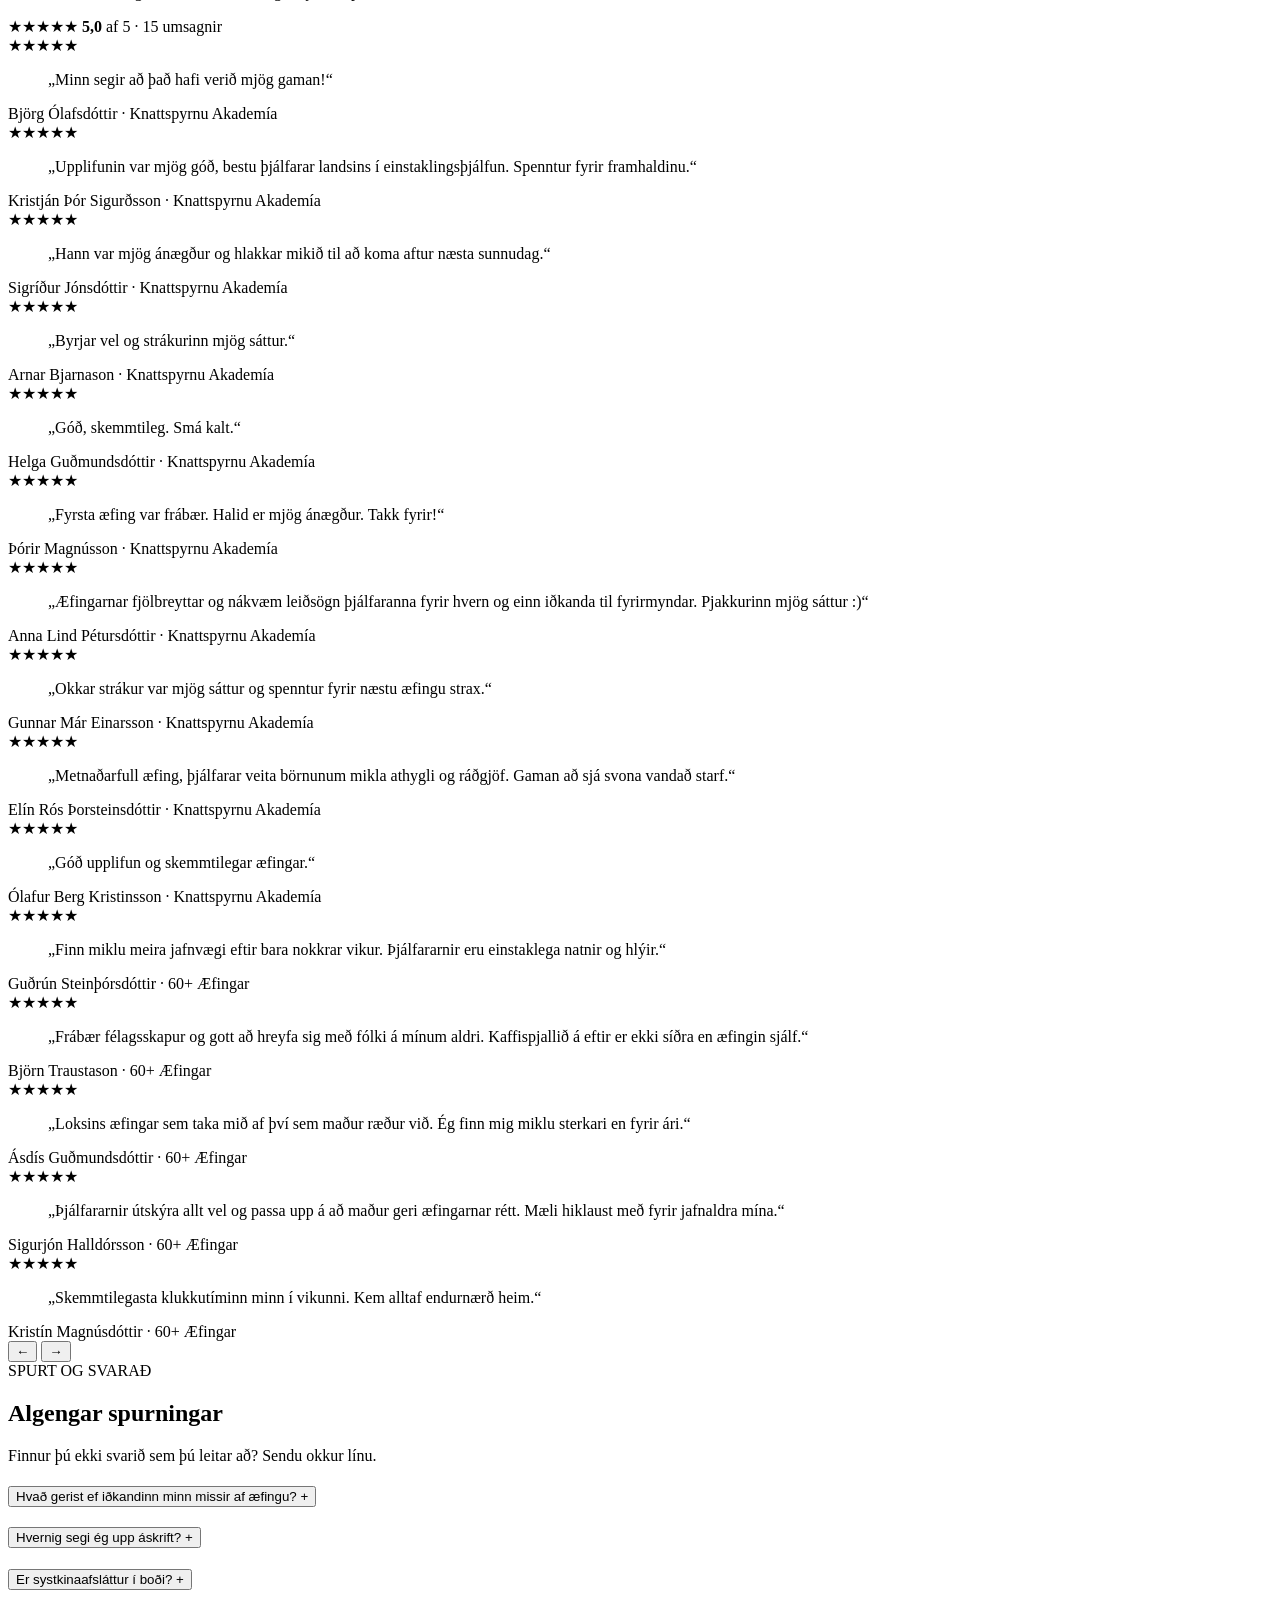
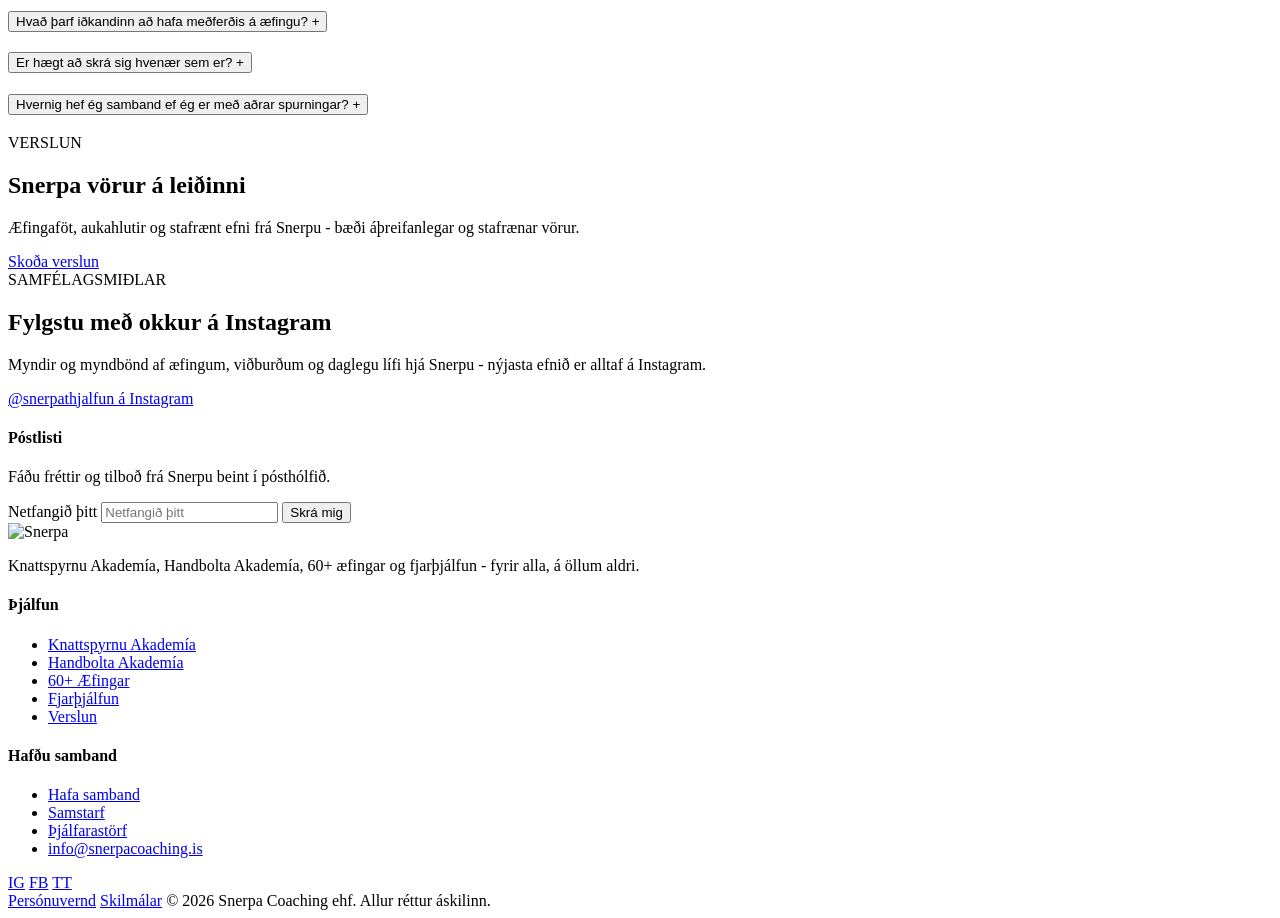
==== commit 4d7e4387: "Bæta beinum hlekk á forsíðu-headline á 60+ prufutíma boxið (fimmtudaginn 3. sept) Co-Authored-By: Cl" ====
--- a/index.html
+++ b/index.html
@@ -105,6 +105,7 @@
   <section class="hero hero-center">
     <div class="container">
       <img class="mark" src="assets/img/mark.png" alt="" width="80" height="66">
+      <a class="coming-soon-badge" href="sextiu-plus.html#prufa" style="text-decoration:none;font-size:15px;letter-spacing:.02em">Frí prufuæfing í 60+ - fimmtudaginn 3. sept →</a>
       <h1>Þjálfun fyrir <span class="accent">öll æviskeið</span></h1>
       <p class="lead">Snerpa þjálfar fólk á öllum aldri - iðkendur í fótbolta og handbolta, 60+ hópinn, og þau sem vilja æfa styrk heima.</p>
       <div class="btn-row">
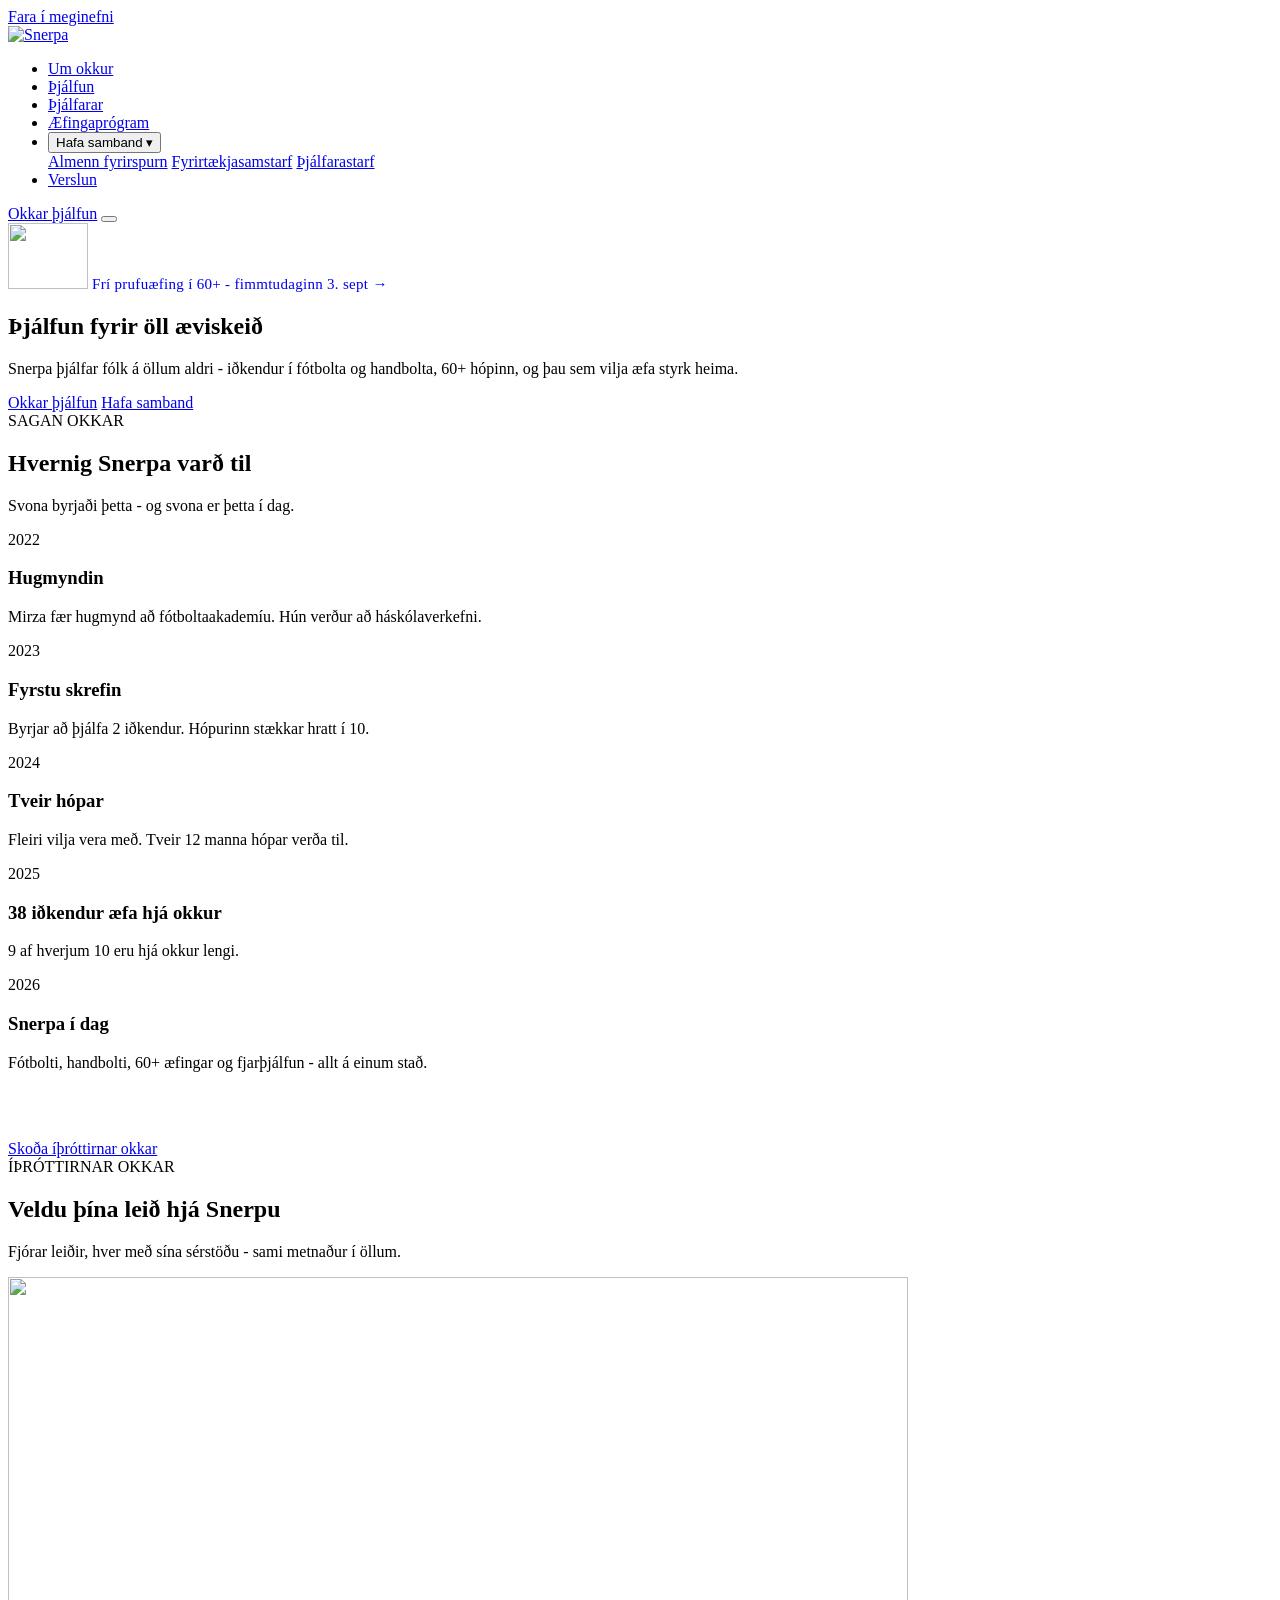
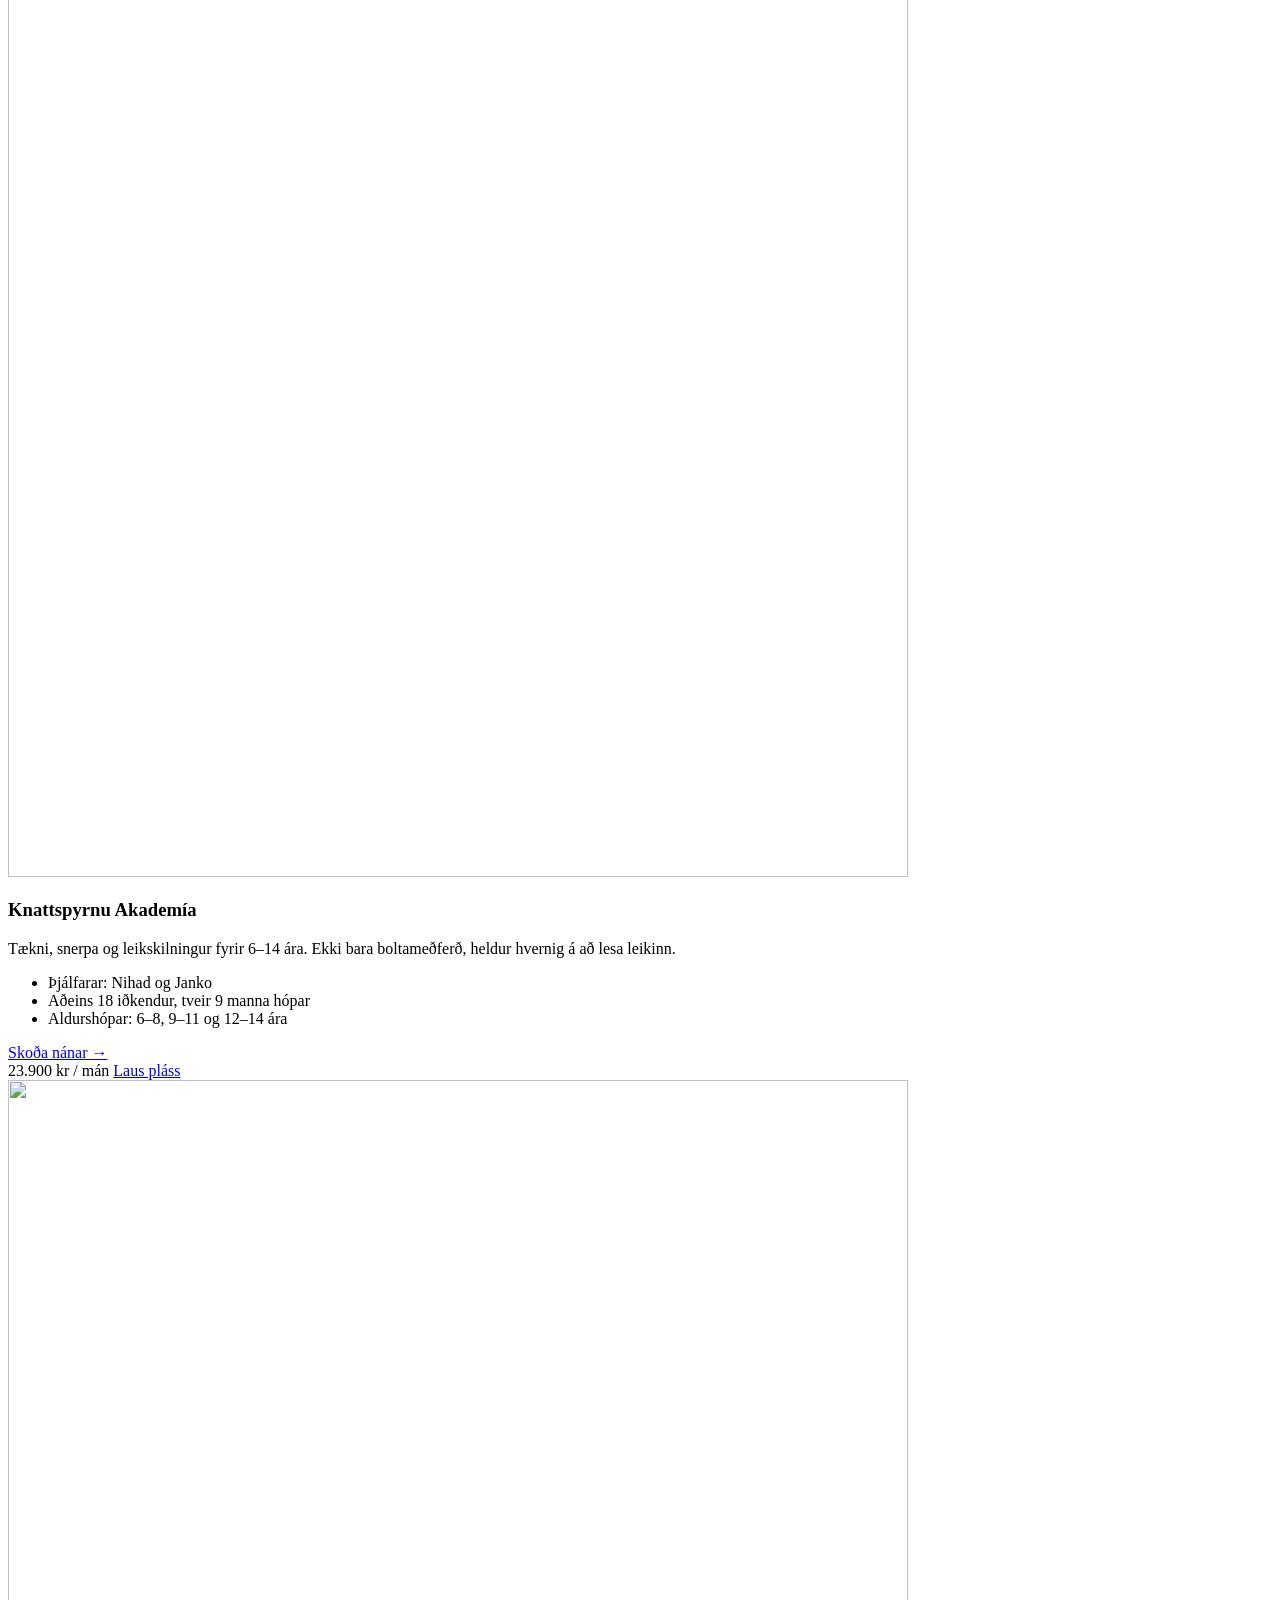
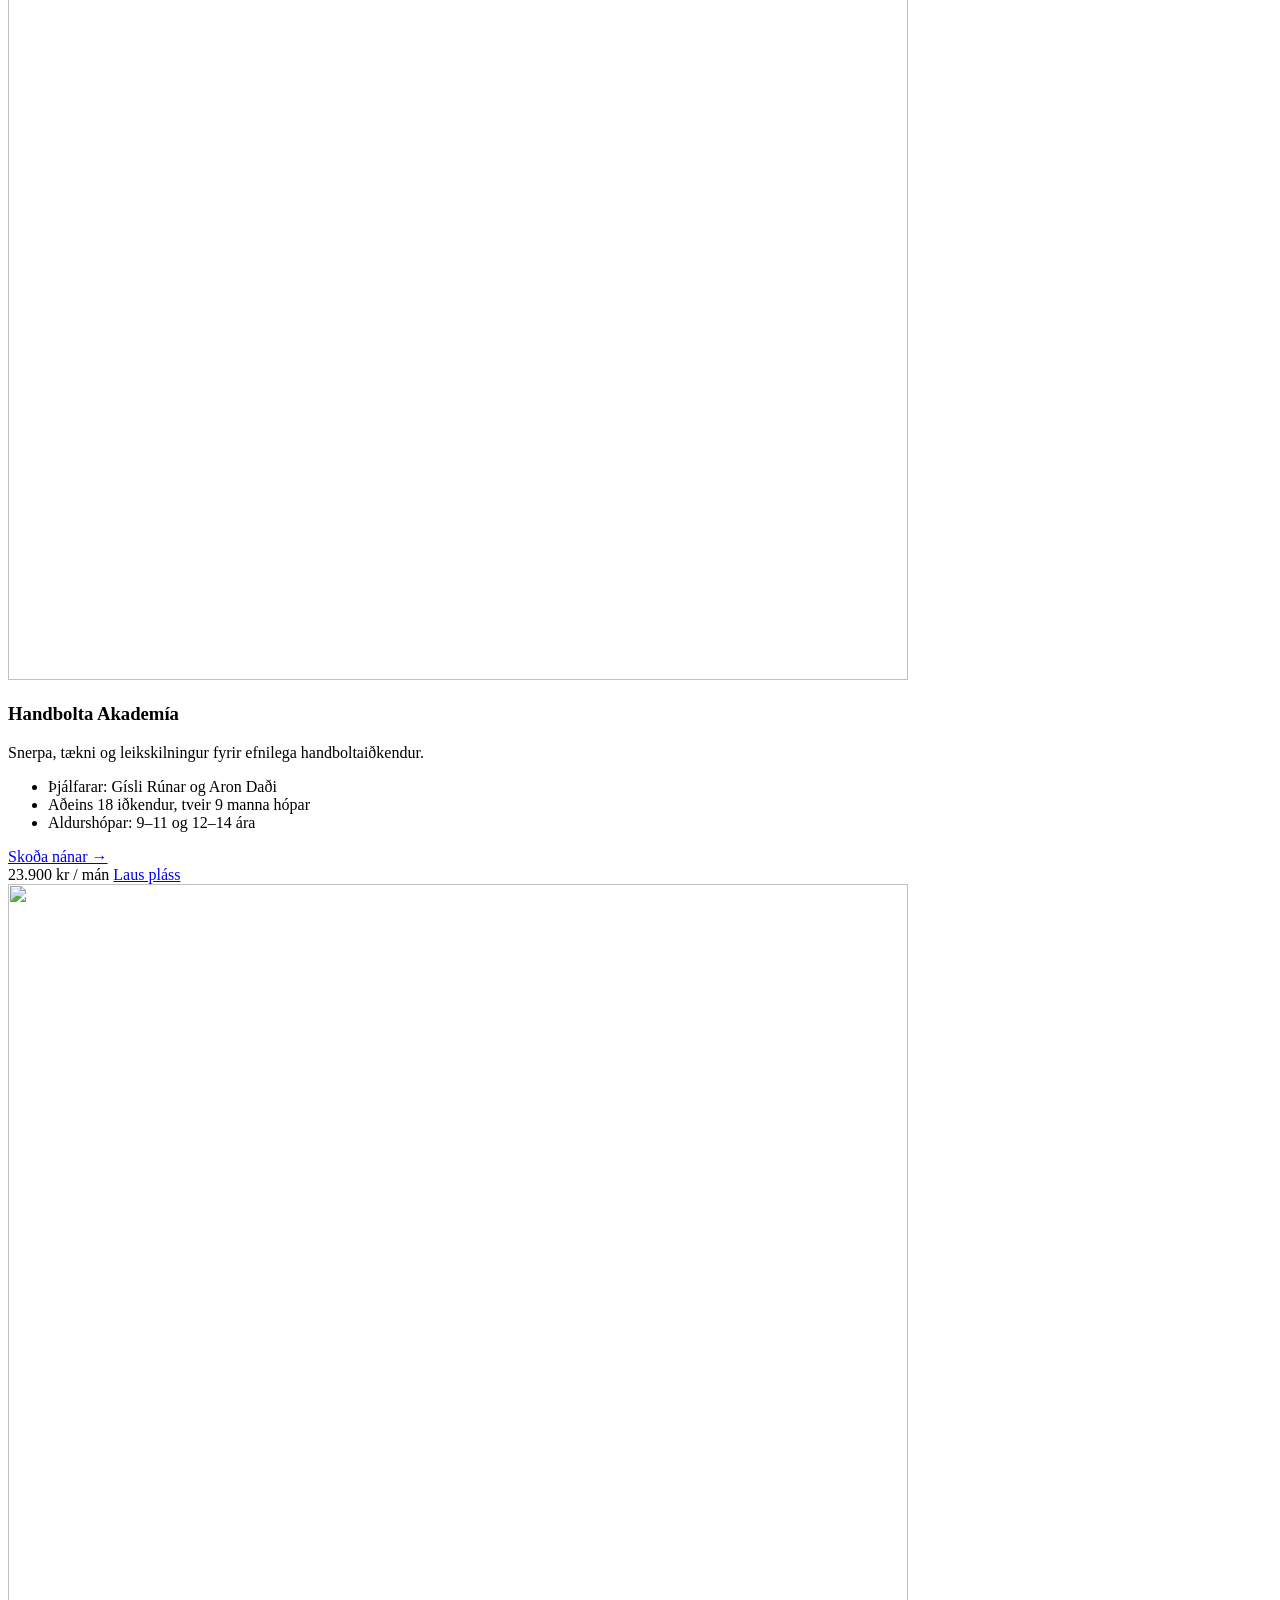
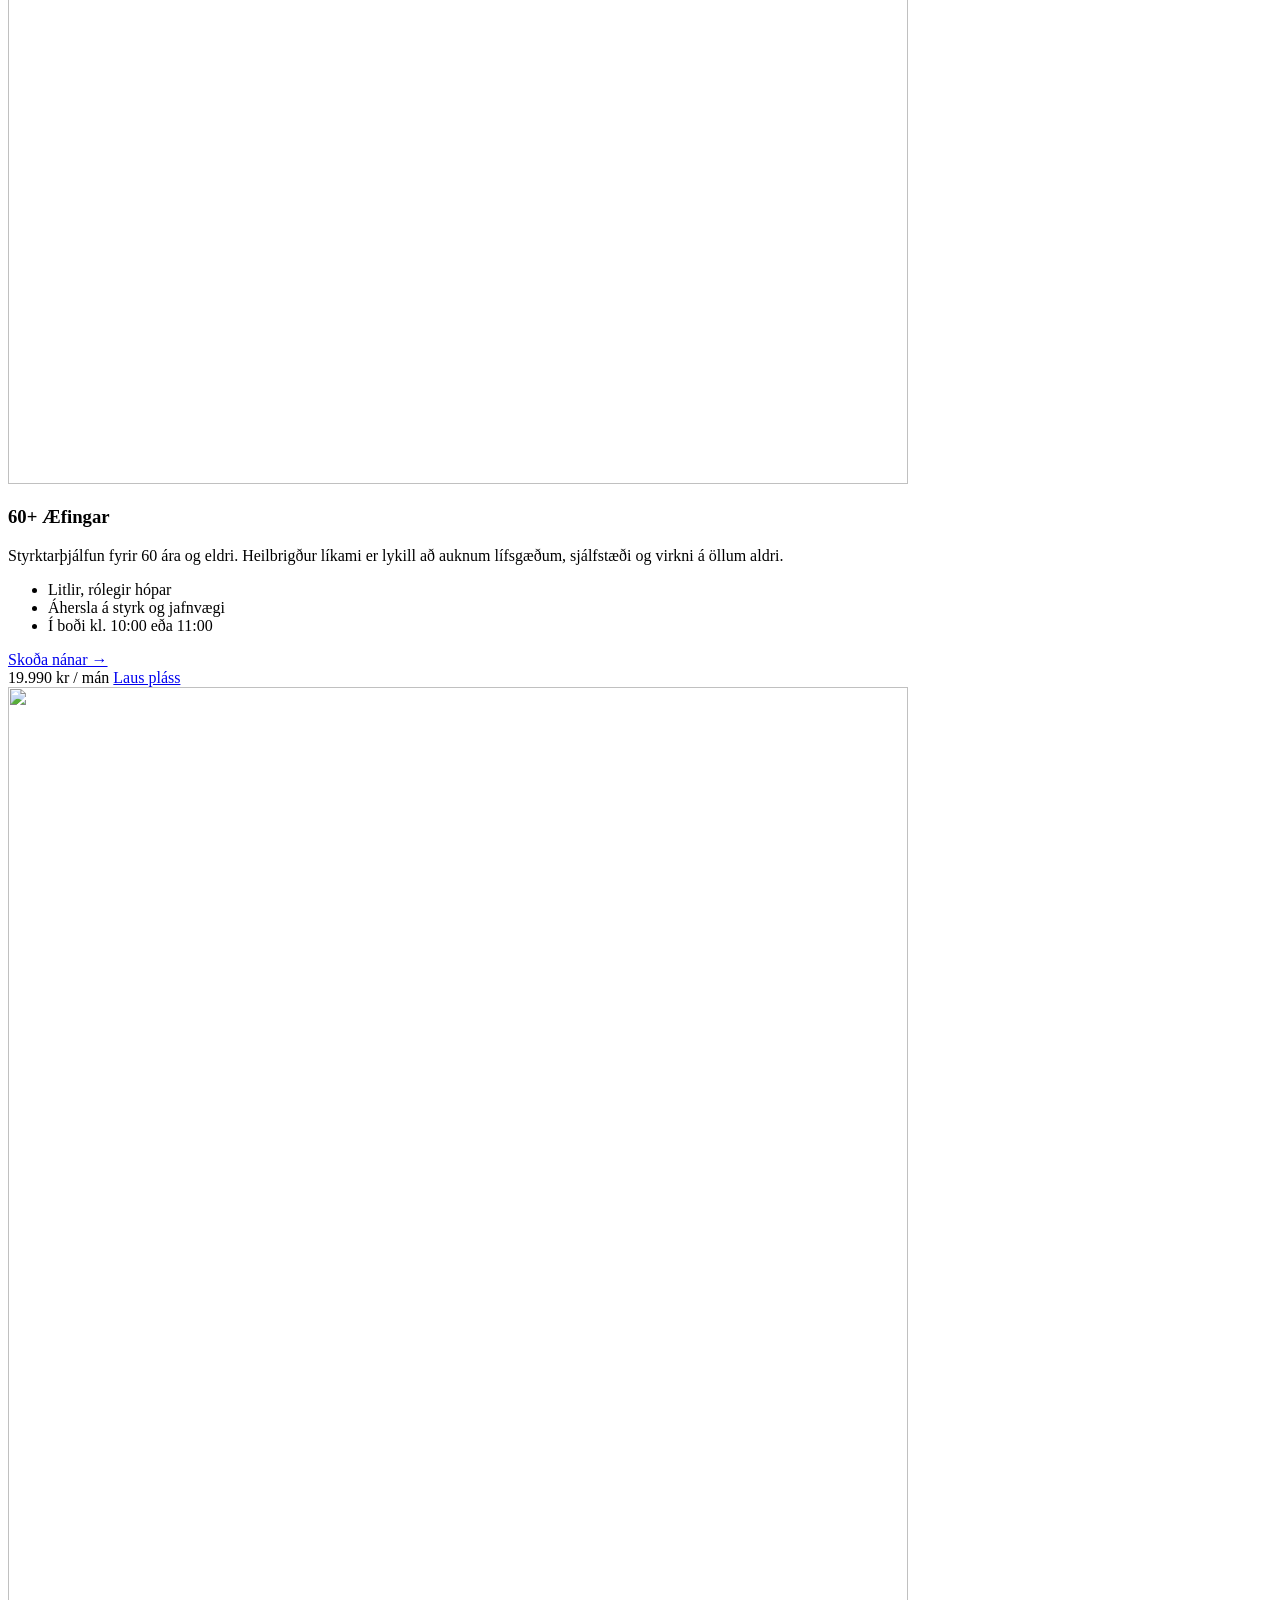
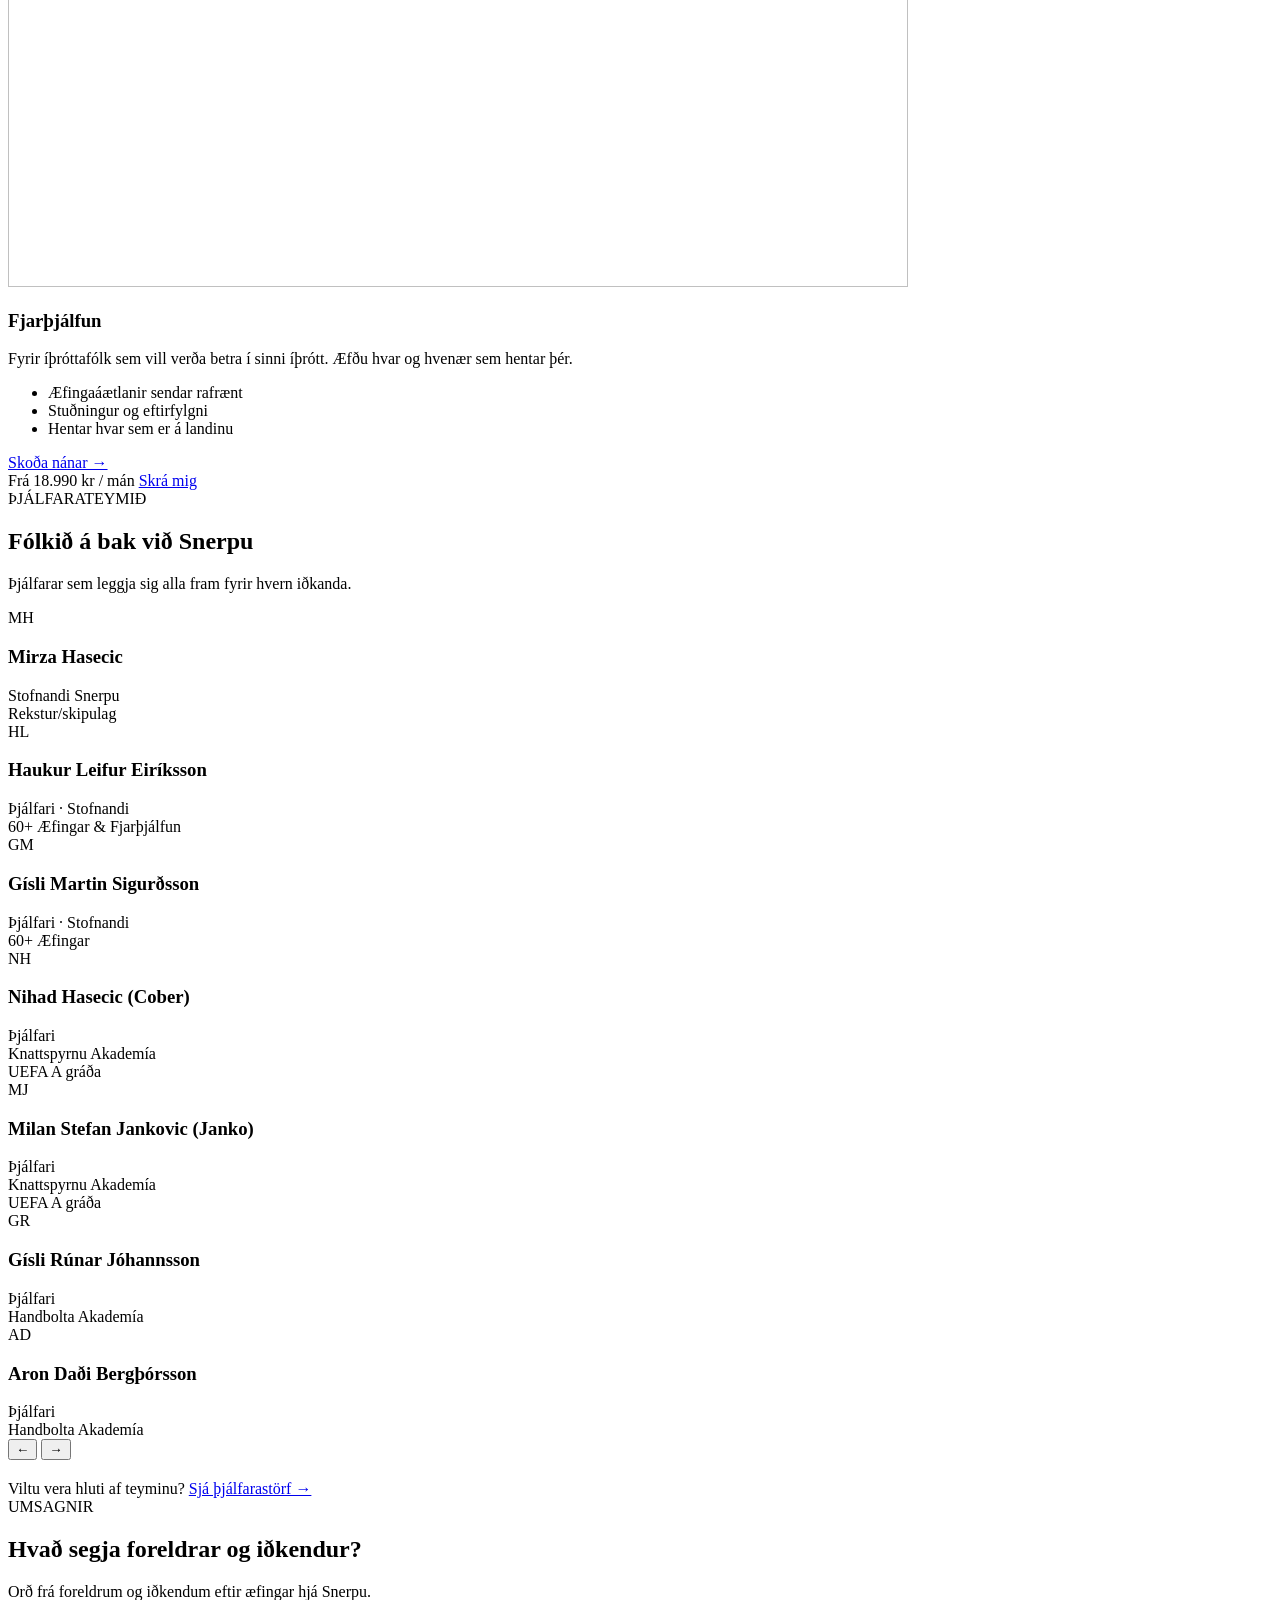
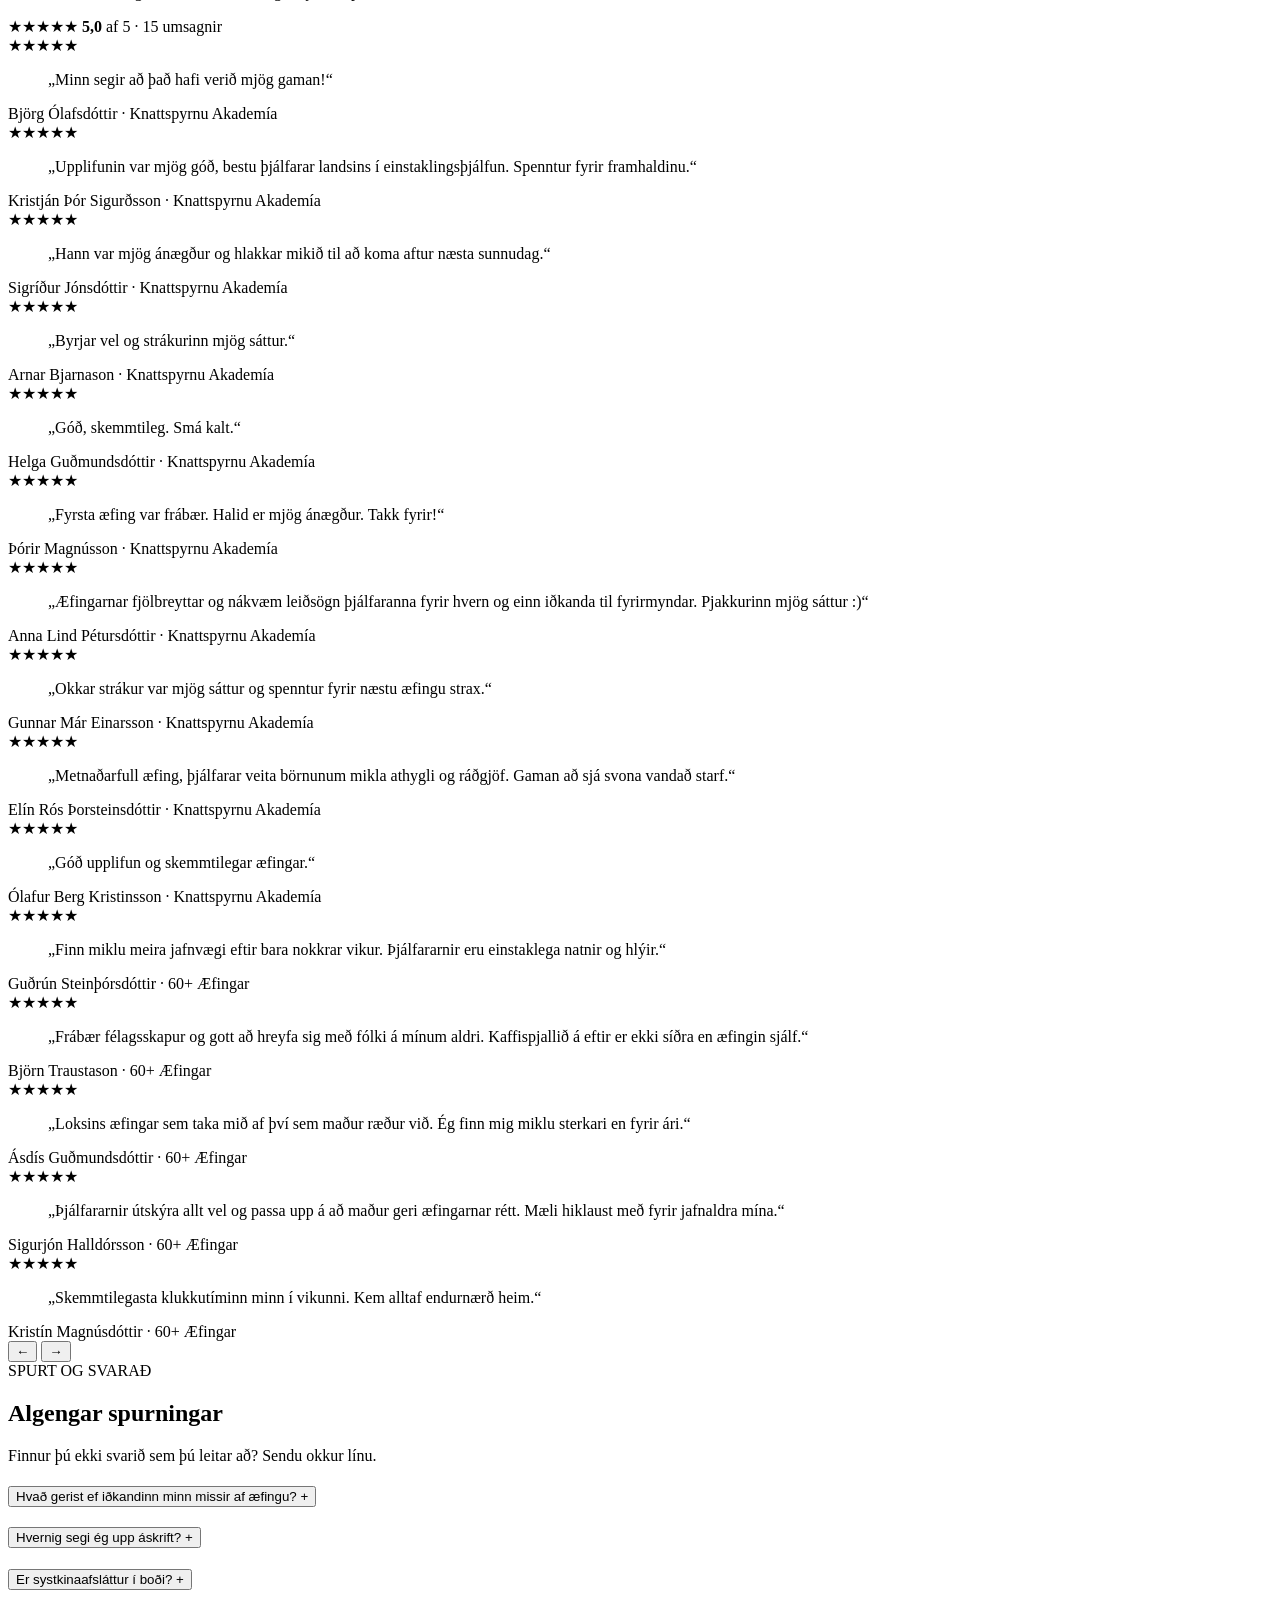
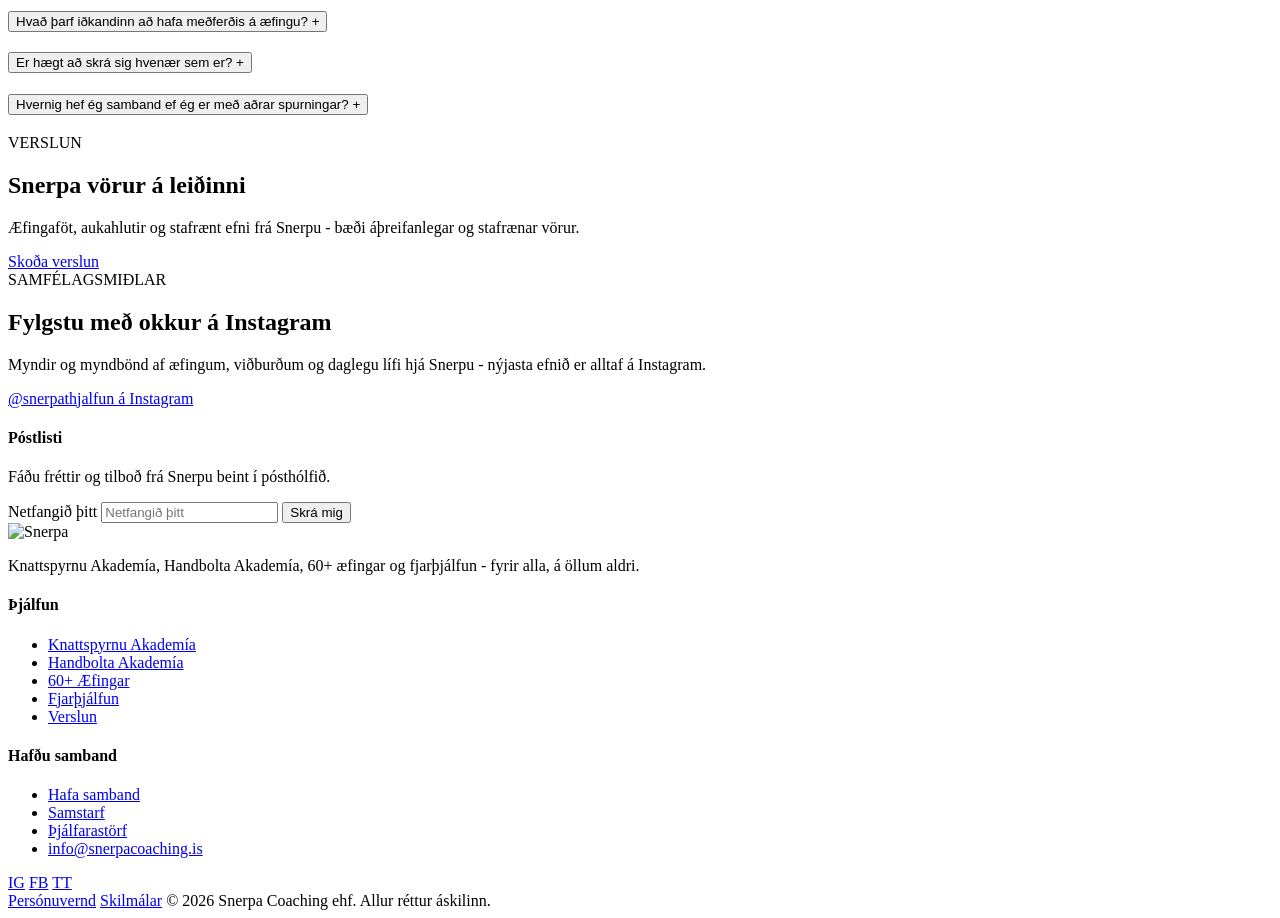
==== commit b7b9f8ba: "Opna fjarþjálfun fyrir íþróttafólk: ný staðsetning texta, þrír æfingapakkar með verði (28.990/18.990" ====
--- a/index.html
+++ b/index.html
@@ -225,7 +225,7 @@
                sizes="(min-width:768px) 50vw, 100vw" width="900" height="1200" alt="" loading="lazy">
           <div class="program-card-body">
             <h3>Fjarþjálfun</h3>
-            <p>Styrktarþjálfun sem þú getur gert heima. Æfðu hvar og hvenær sem hentar þér.</p>
+            <p>Fyrir íþróttafólk sem vill verða betra í sinni íþrótt. Æfðu hvar og hvenær sem hentar þér.</p>
             <ul class="fact-list">
               <li>Æfingaáætlanir sendar rafrænt</li>
               <li>Stuðningur og eftirfylgni</li>
@@ -234,8 +234,8 @@
             <a class="btn-link" href="fjarthjalfun.html">Skoða nánar →</a>
           </div>
           <div class="program-card-footer">
-            <span class="program-card-price">Verð væntanlegt</span>
-            <a class="btn btn-dark" href="fjarthjalfun.html">Nánari upplýsingar</a>
+            <span class="program-card-price">Frá 18.990 kr / mán</span>
+            <a class="btn btn-available" href="fjarthjalfun.html">Skrá mig</a>
           </div>
         </article>
 
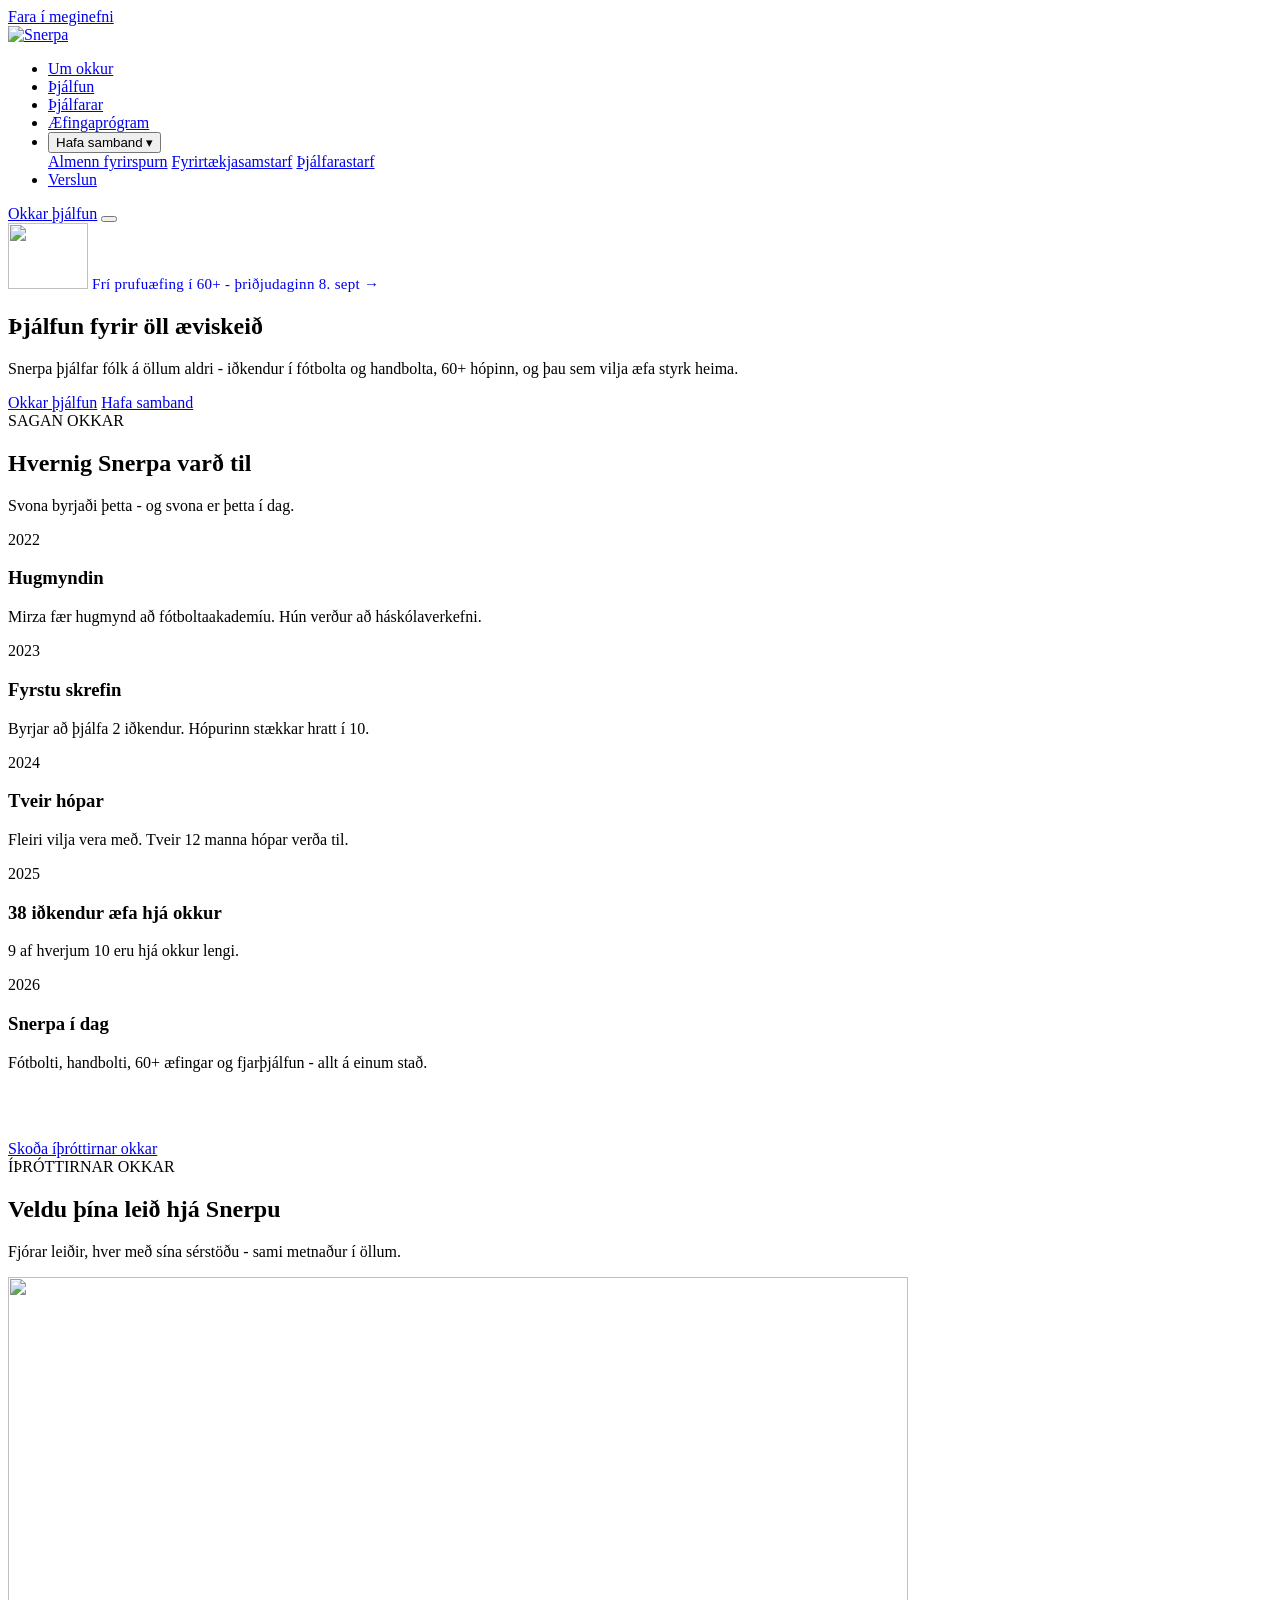
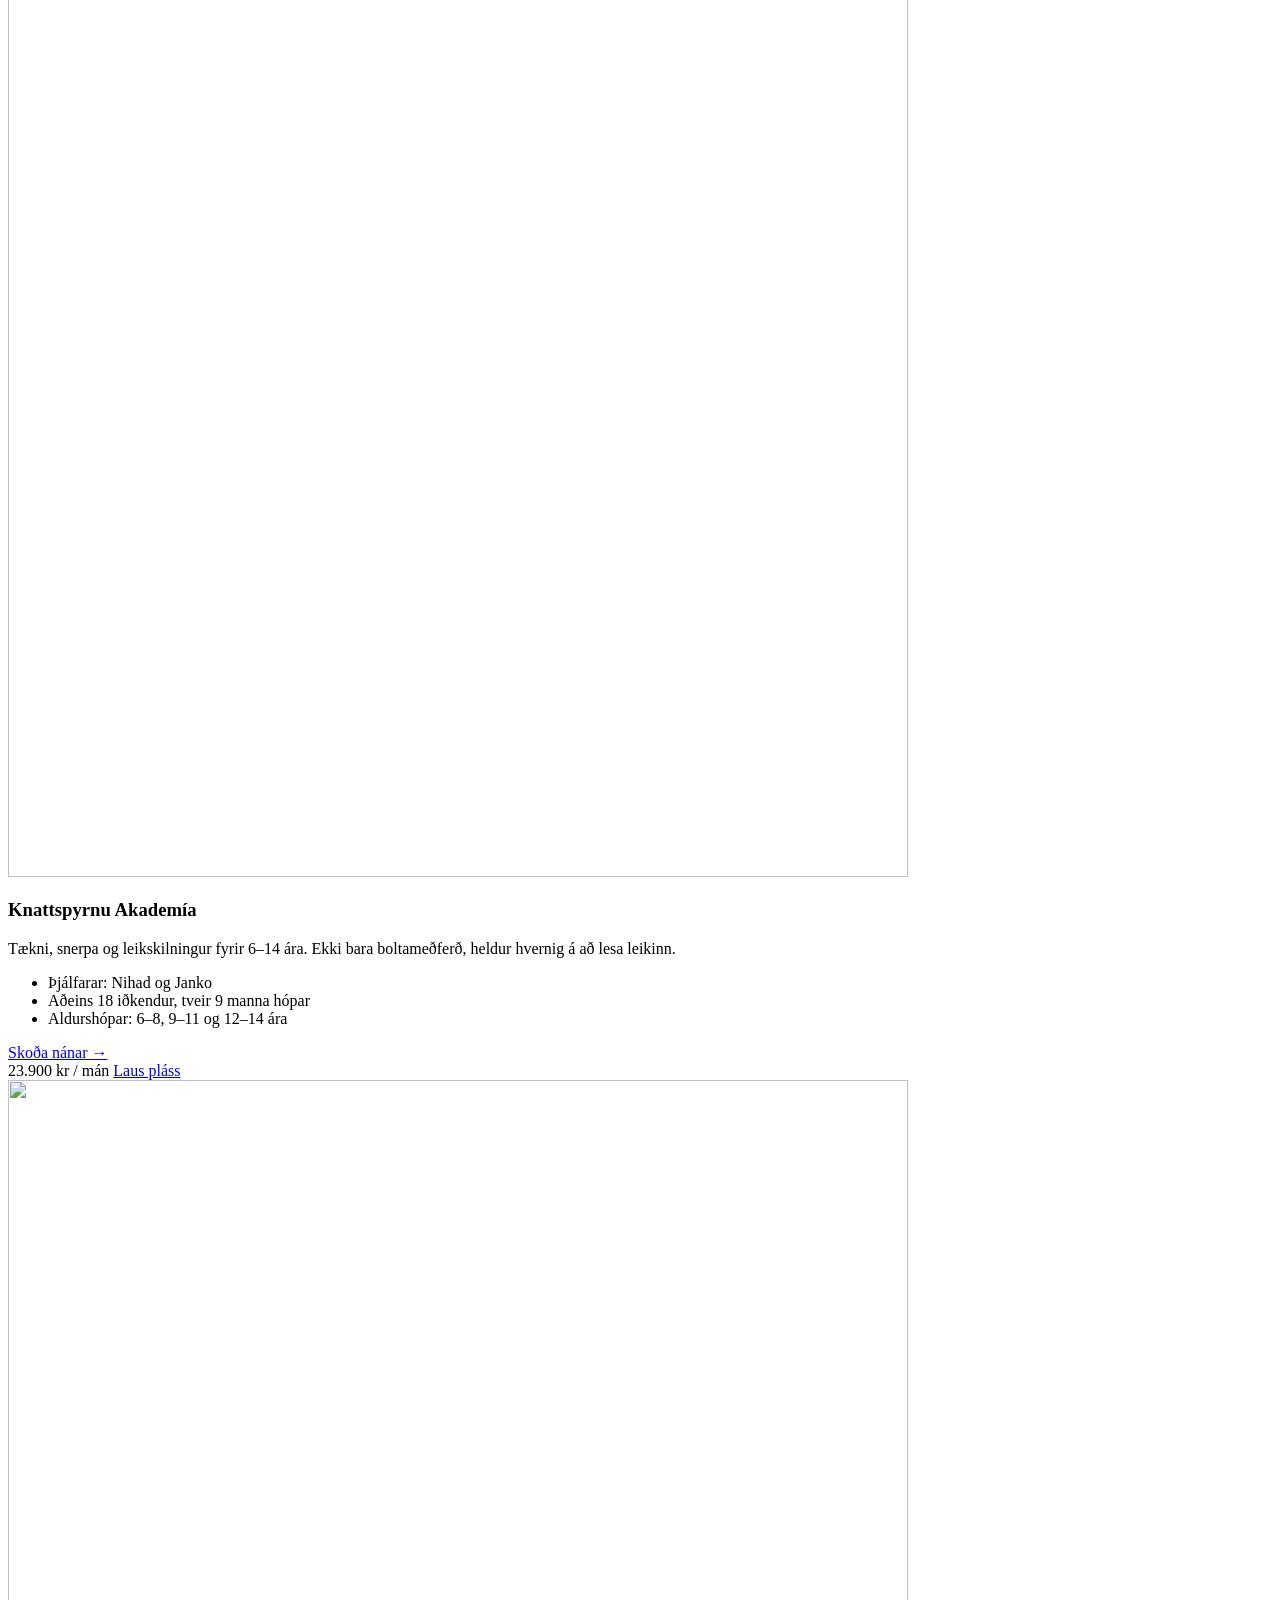
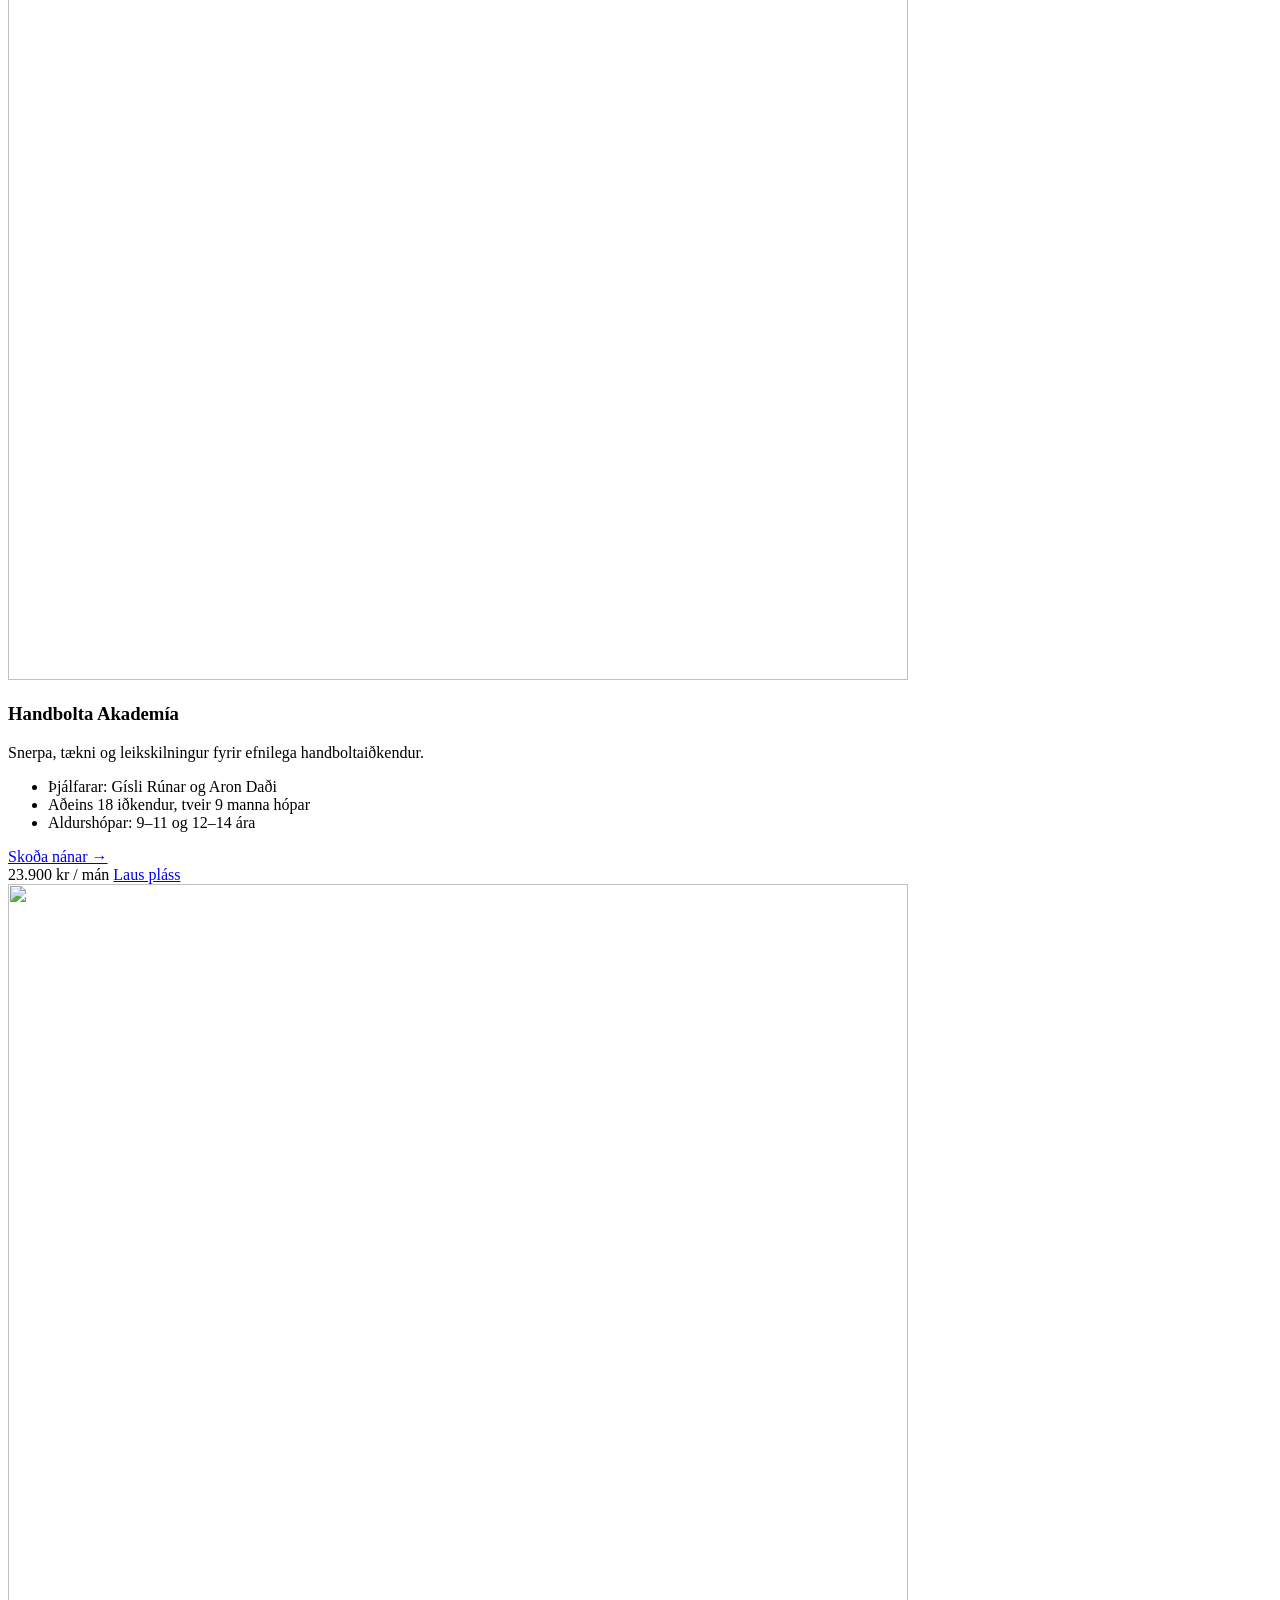
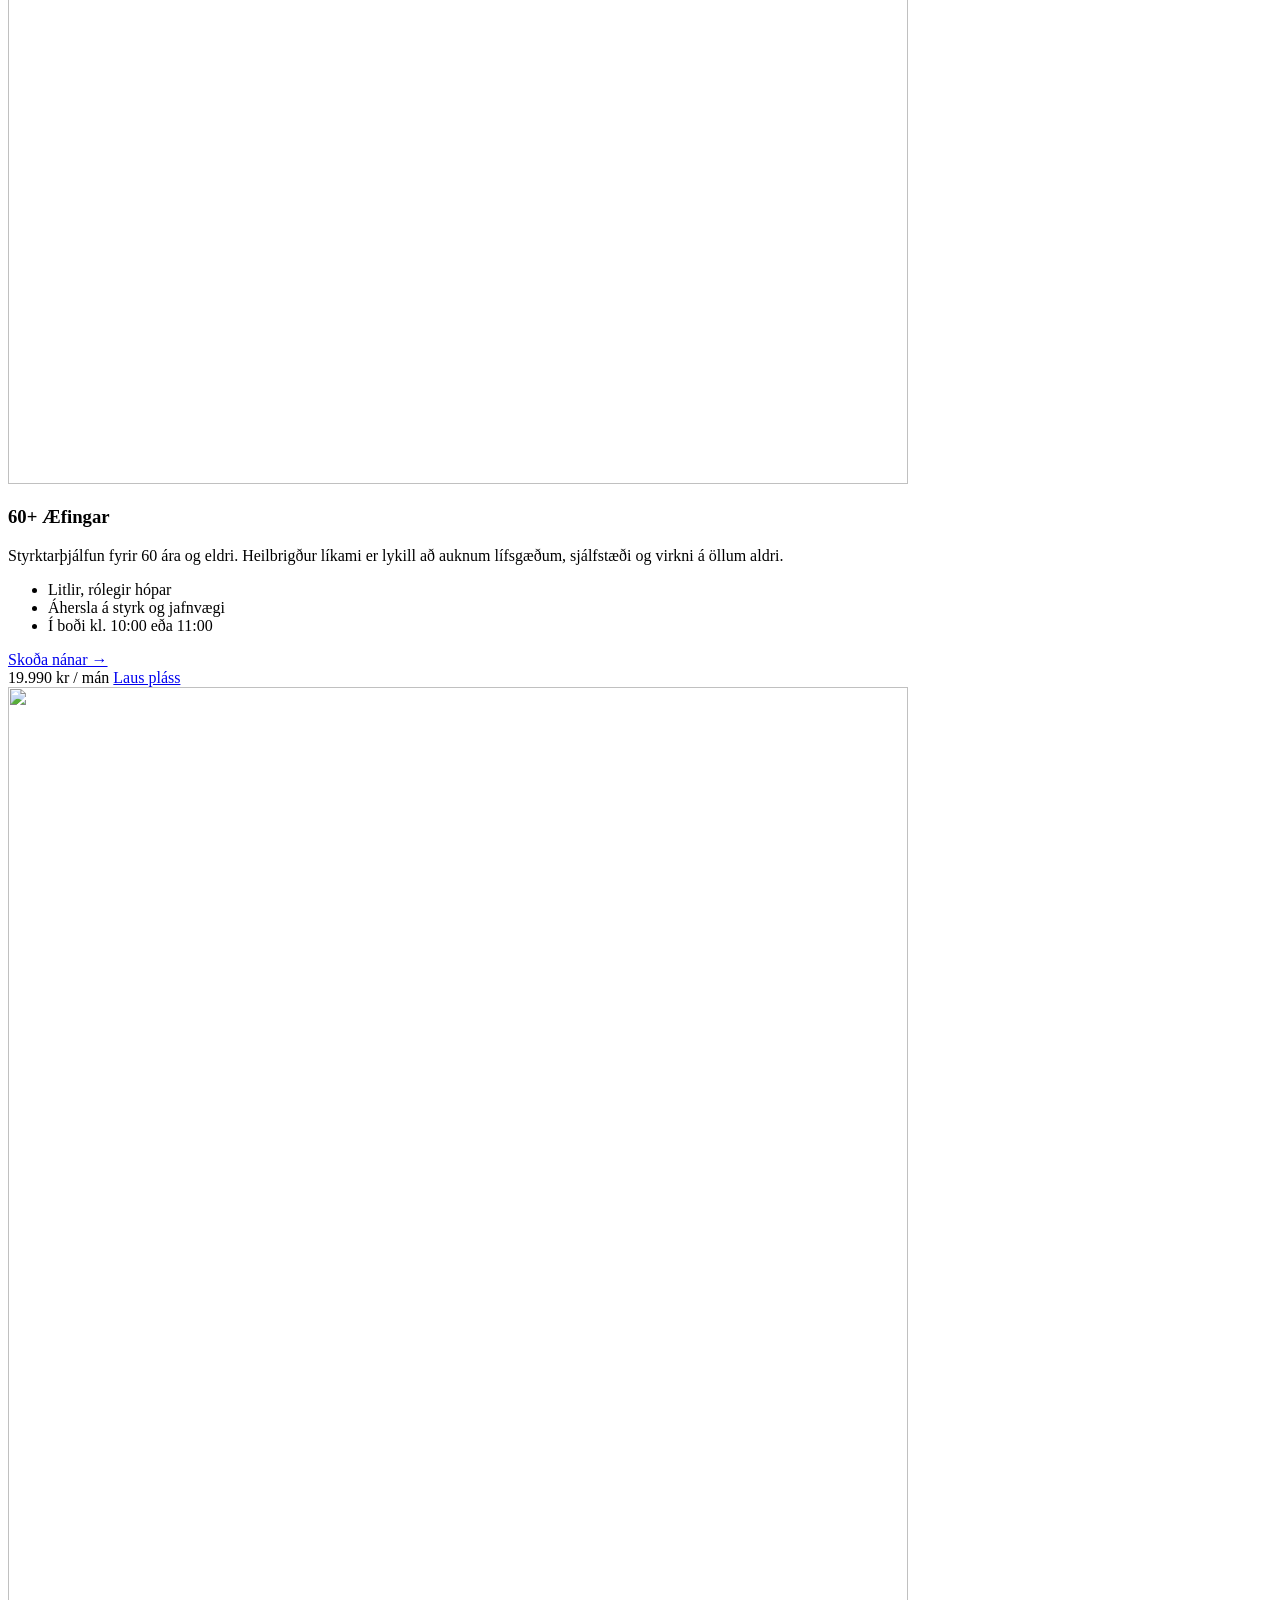
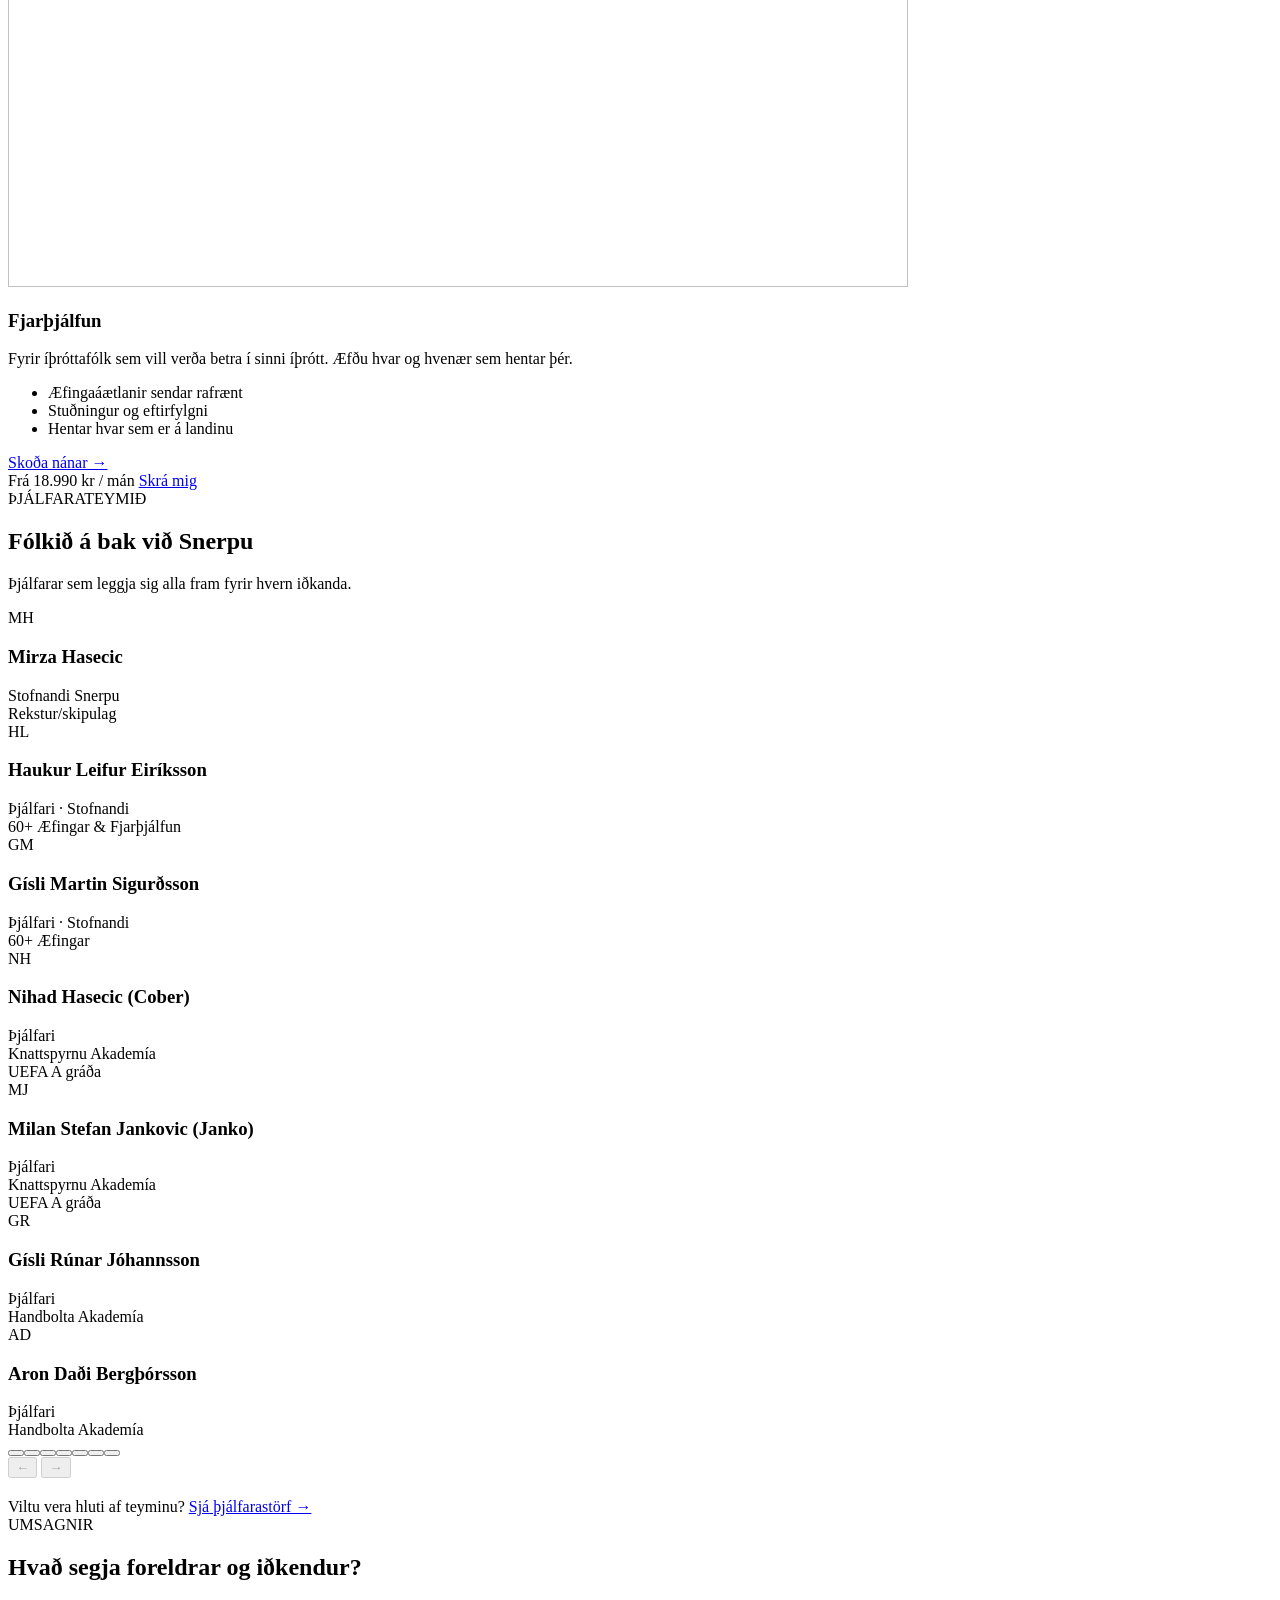
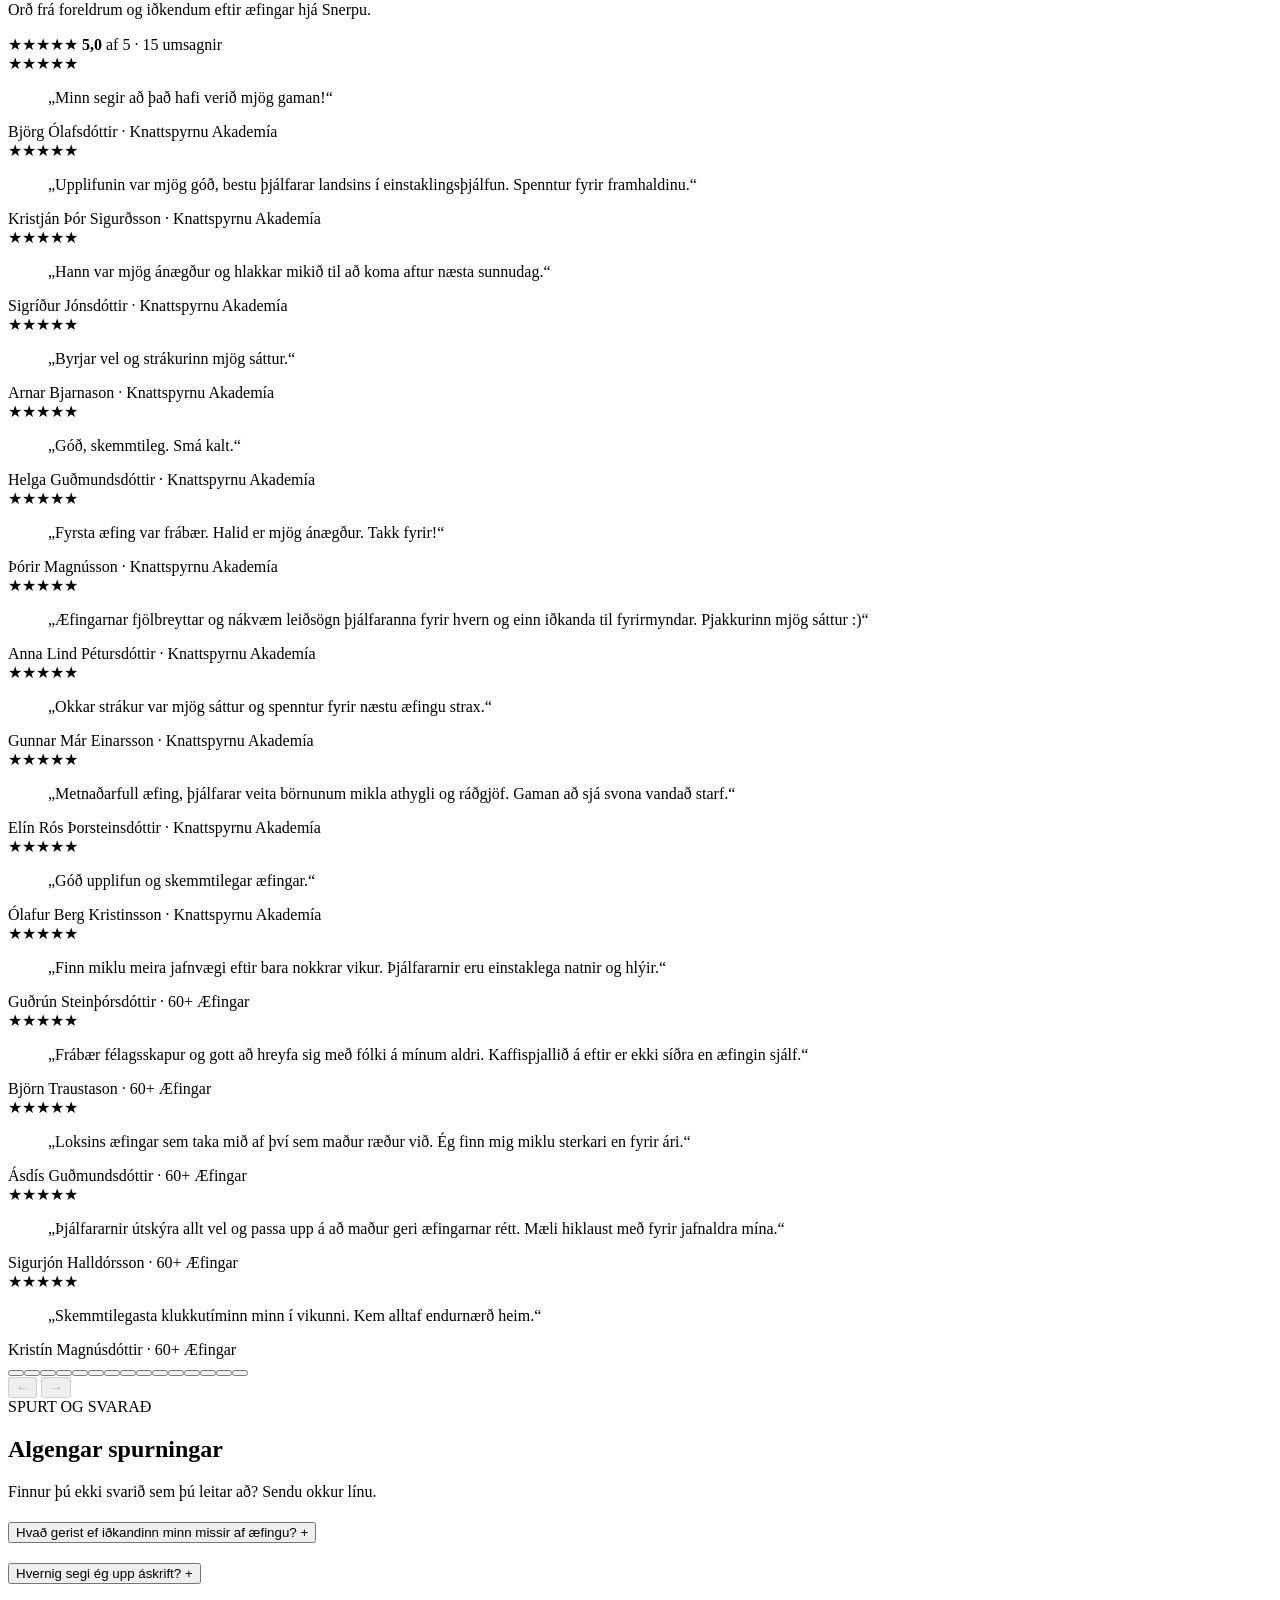
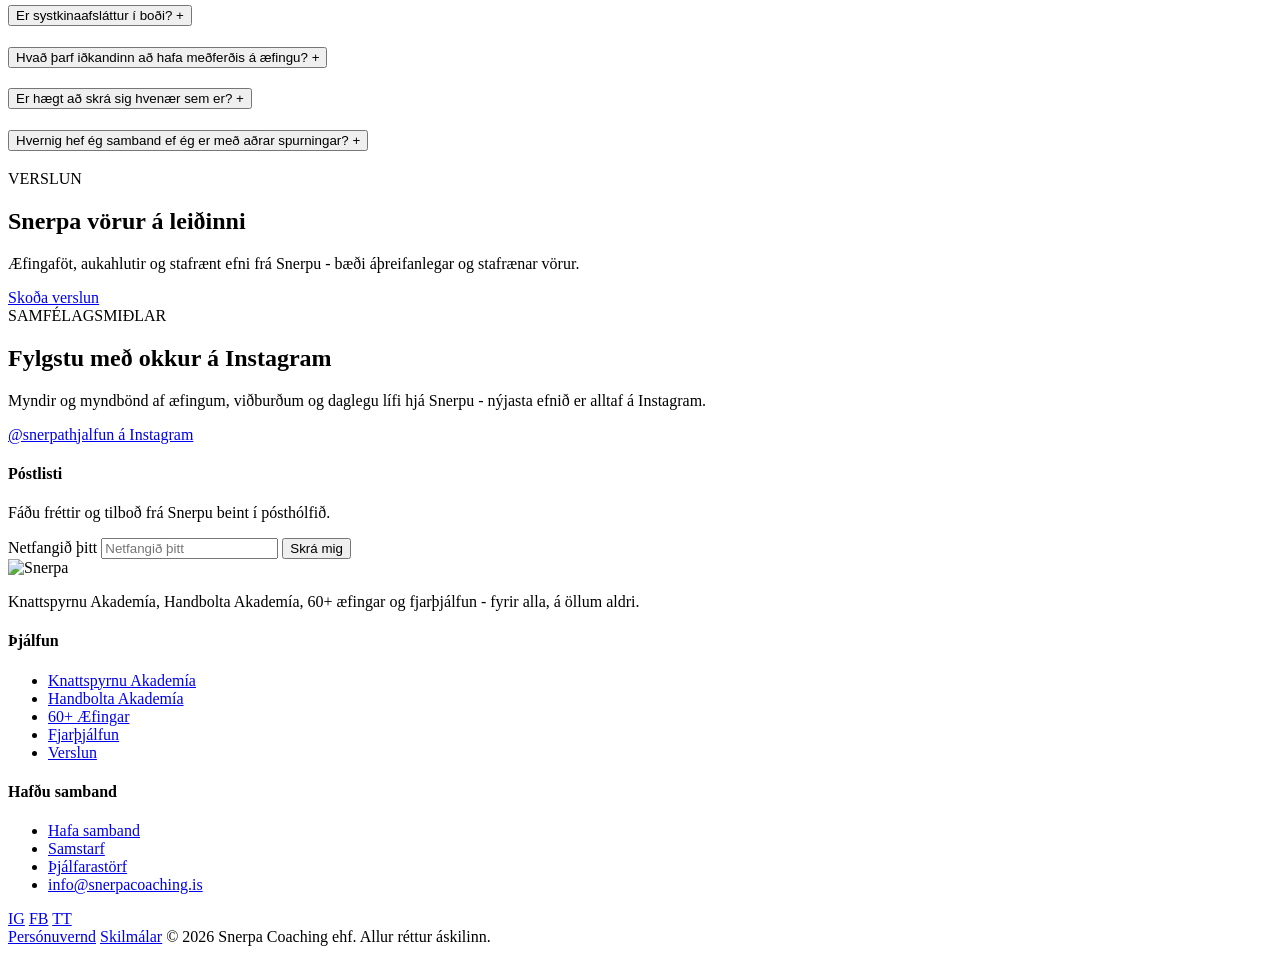
==== commit b95e77d9: "Færa fría prufuæfingu í 60+ frá fimmtudeginum 3. sept yfir á þriðjudaginn 8. september Co-Authored-B" ====
--- a/index.html
+++ b/index.html
@@ -105,7 +105,7 @@
   <section class="hero hero-center">
     <div class="container">
       <img class="mark" src="assets/img/mark.png" alt="" width="80" height="66">
-      <a class="coming-soon-badge" href="sextiu-plus.html#prufa" style="text-decoration:none;font-size:15px;letter-spacing:.02em">Frí prufuæfing í 60+ - fimmtudaginn 3. sept →</a>
+      <a class="coming-soon-badge" href="sextiu-plus.html#prufa" style="text-decoration:none;font-size:15px;letter-spacing:.02em">Frí prufuæfing í 60+ - þriðjudaginn 8. sept →</a>
       <h1>Þjálfun fyrir <span class="accent">öll æviskeið</span></h1>
       <p class="lead">Snerpa þjálfar fólk á öllum aldri - iðkendur í fótbolta og handbolta, 60+ hópinn, og þau sem vilja æfa styrk heima.</p>
       <div class="btn-row">
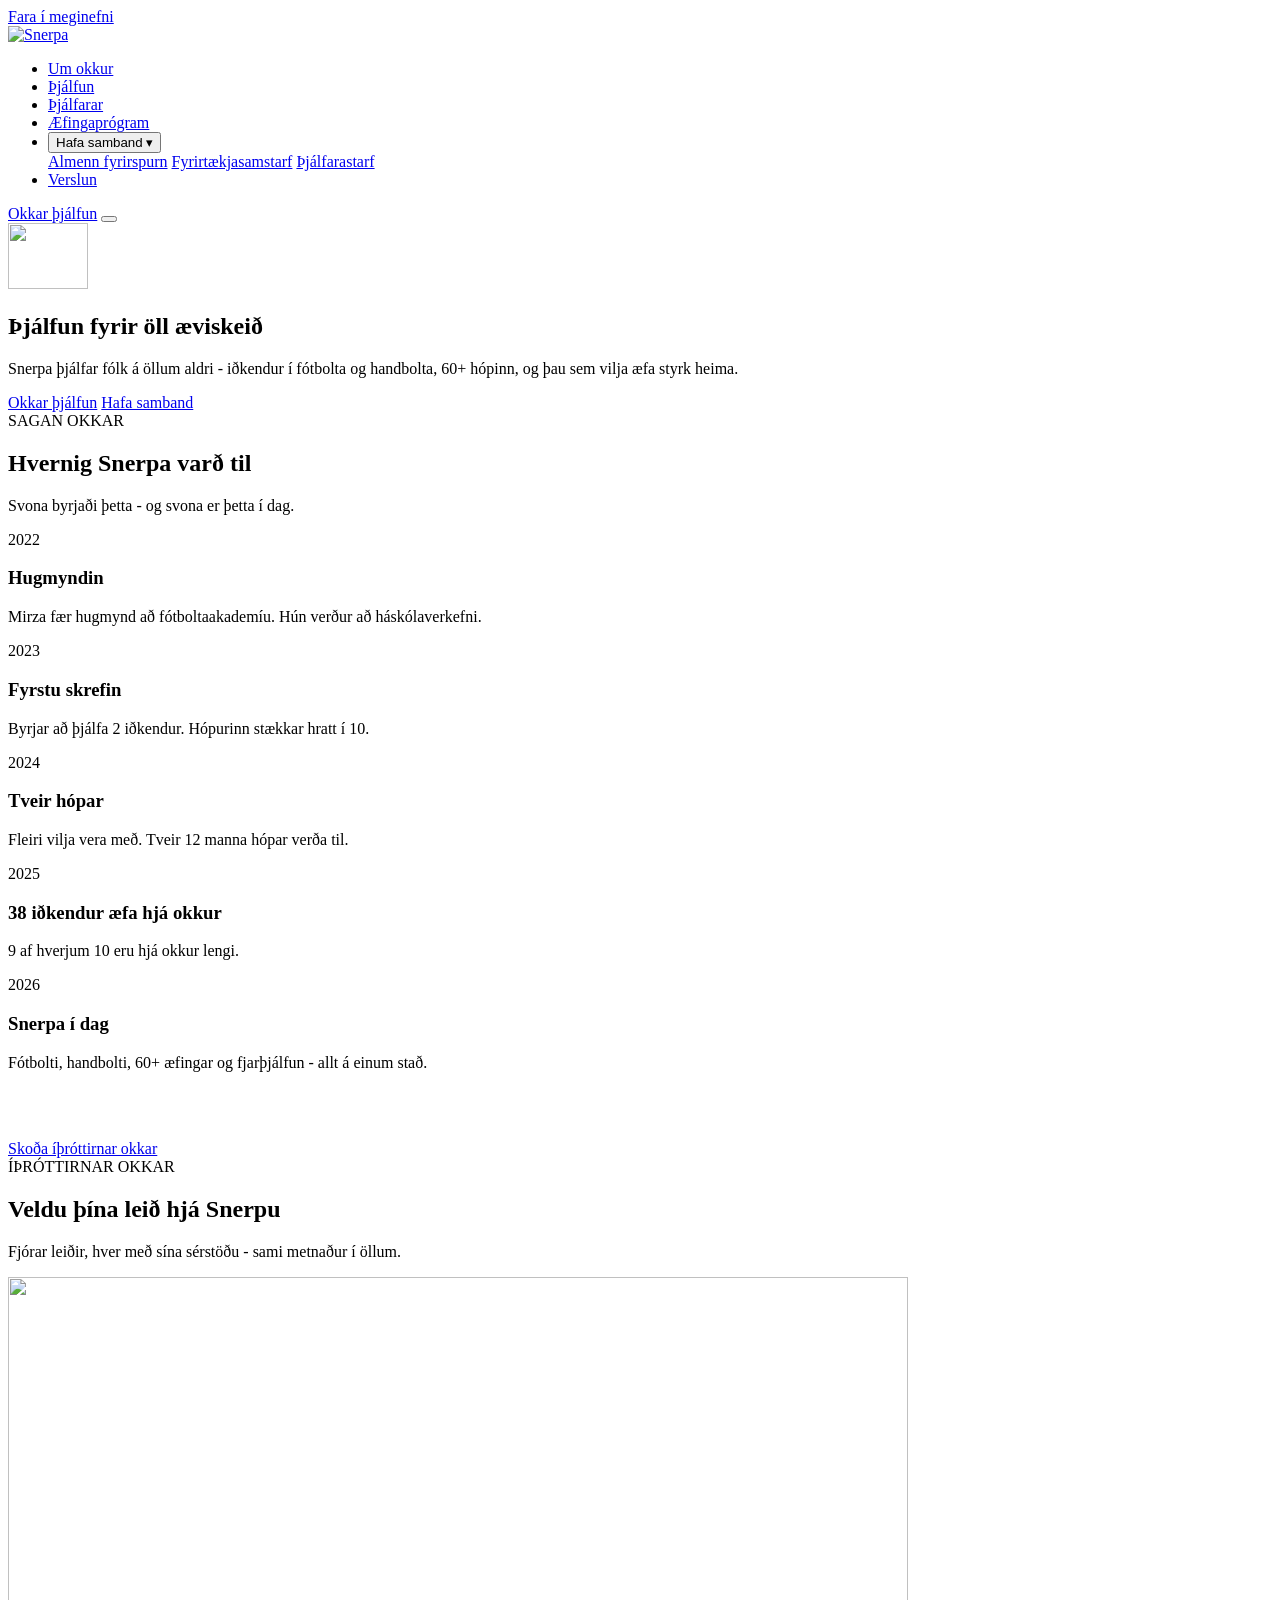
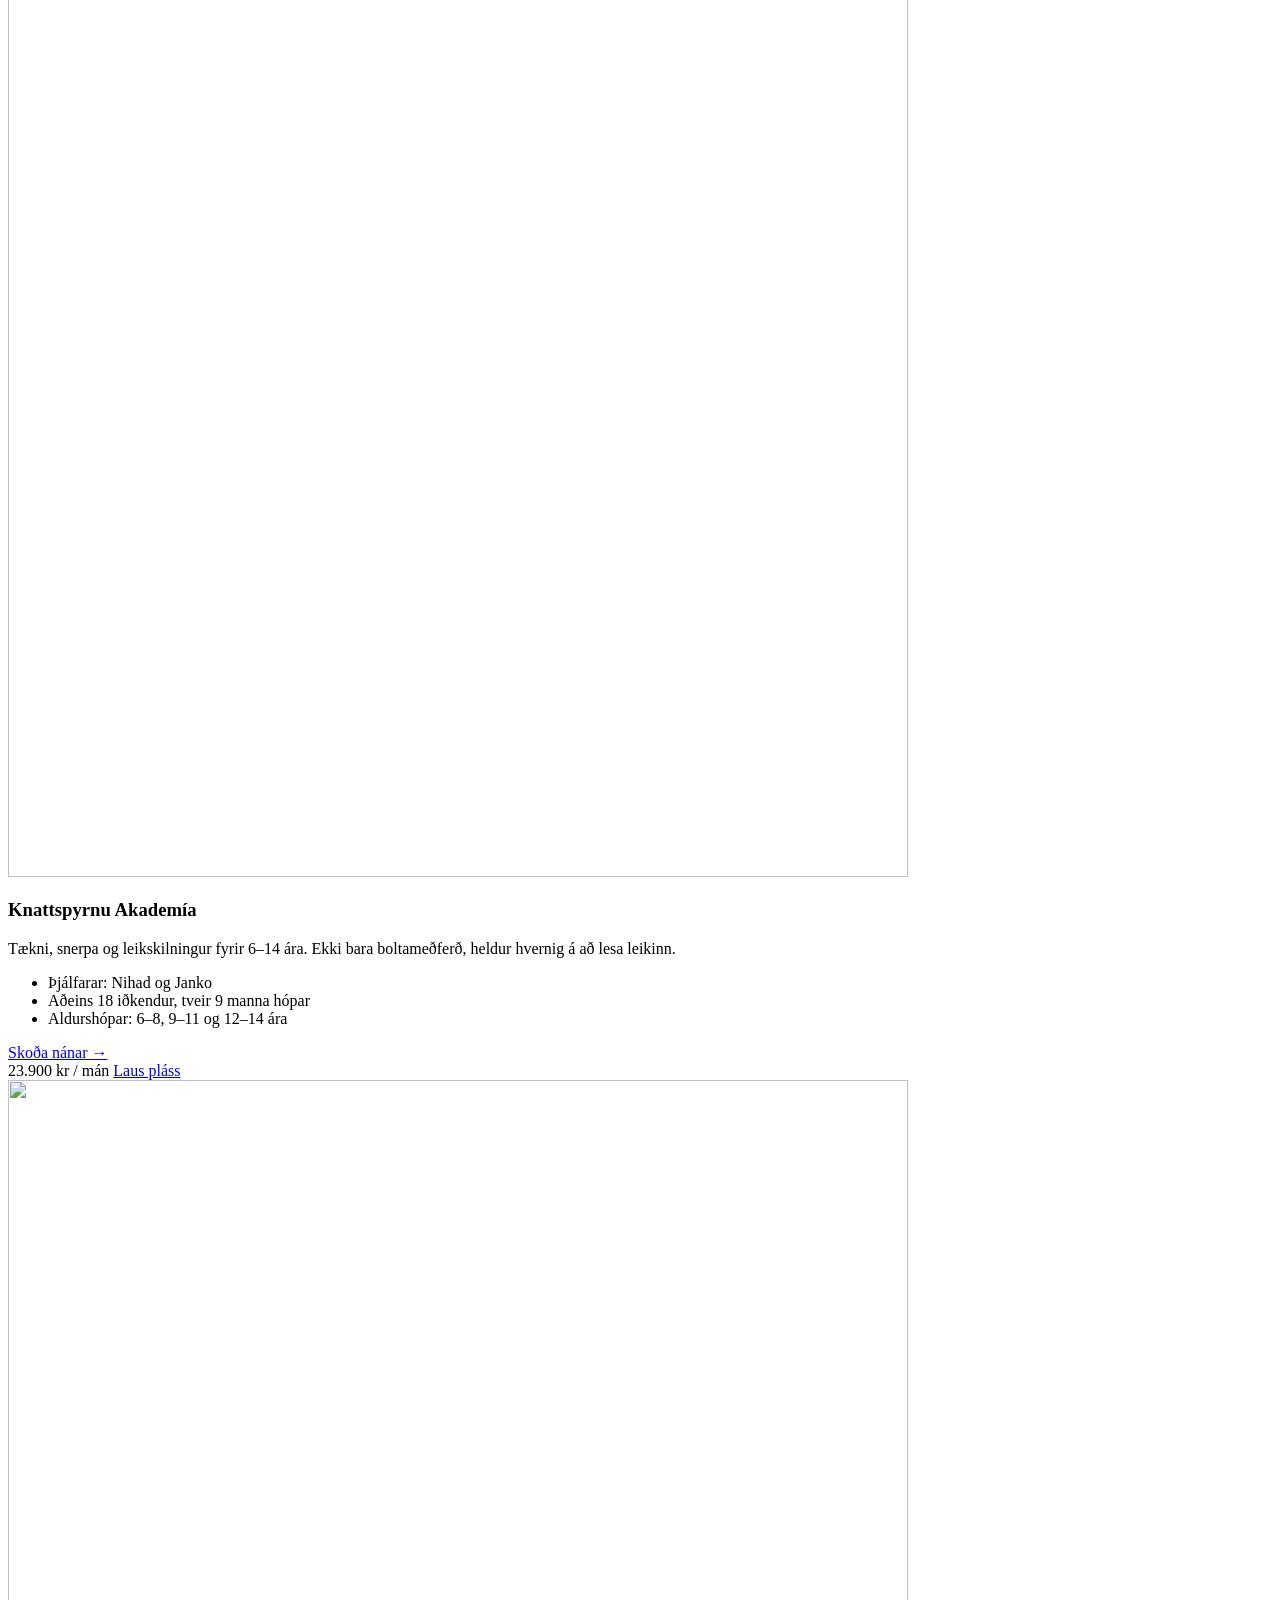
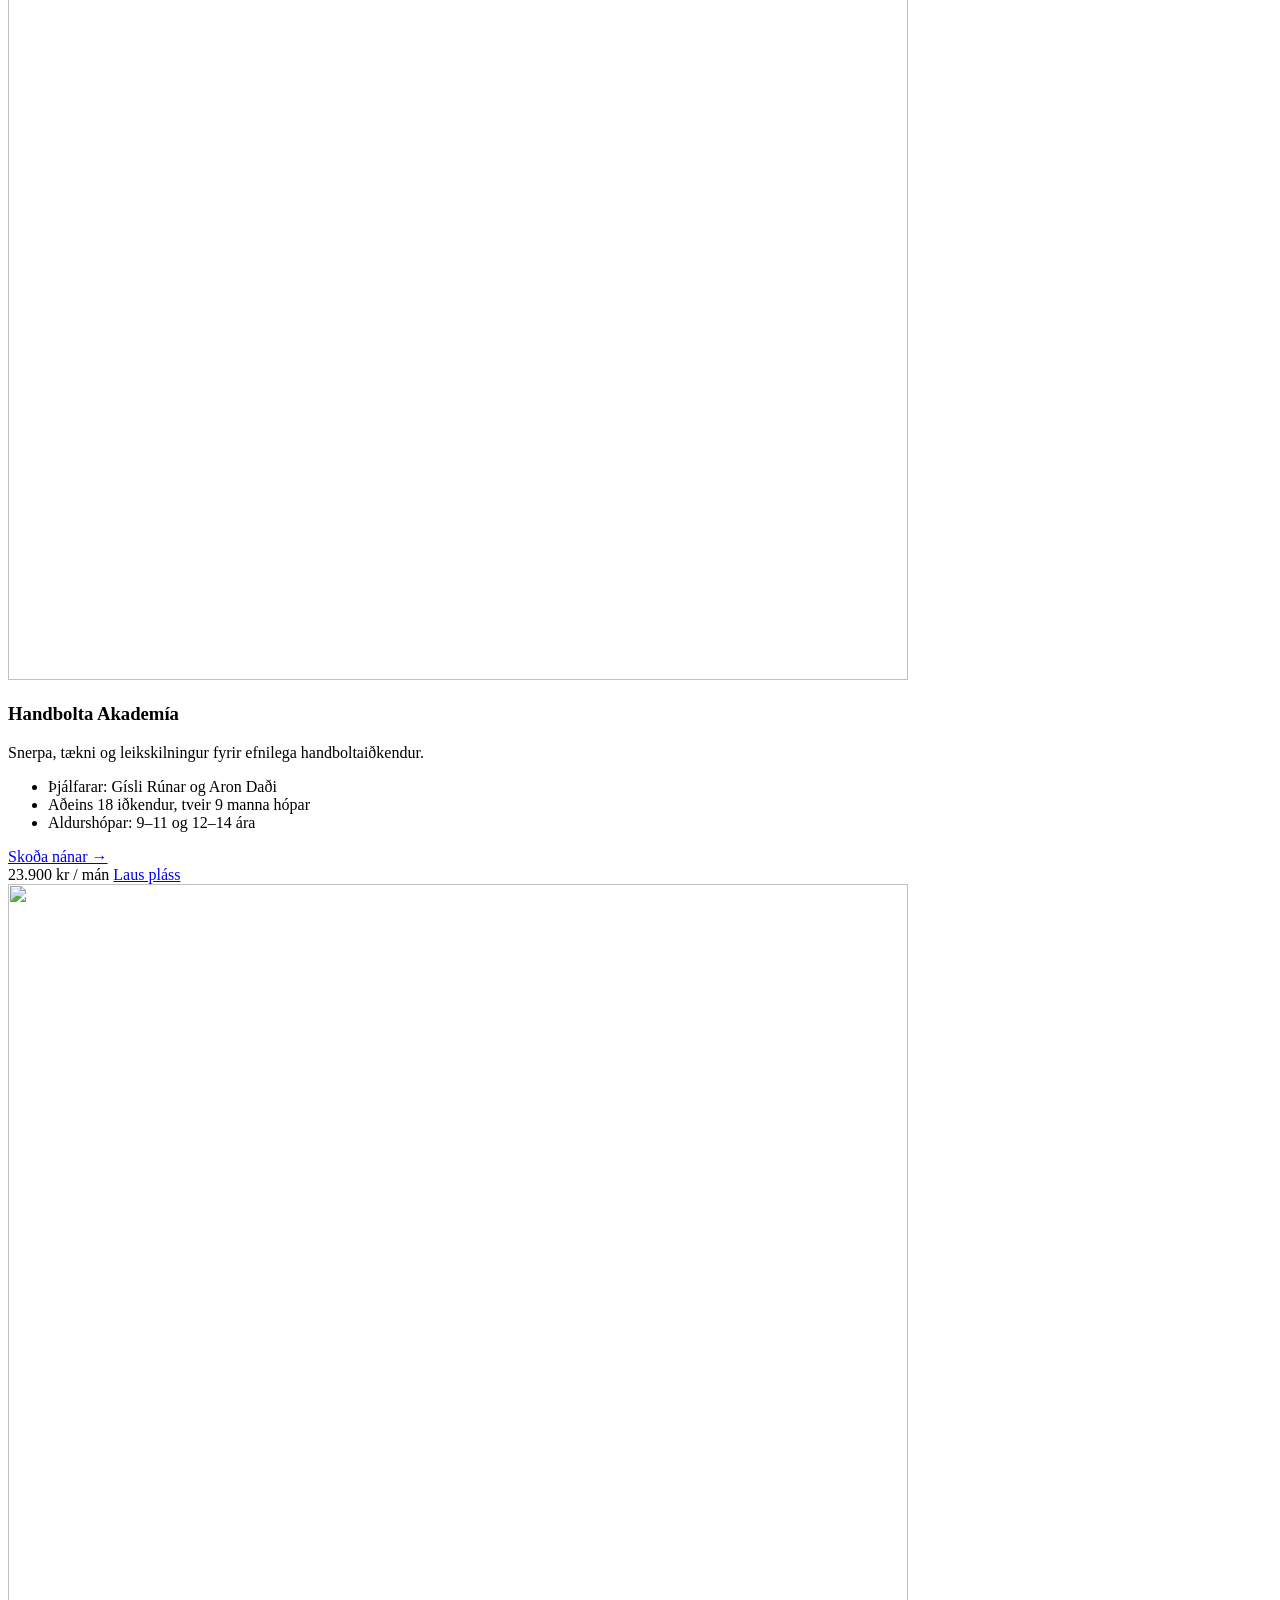
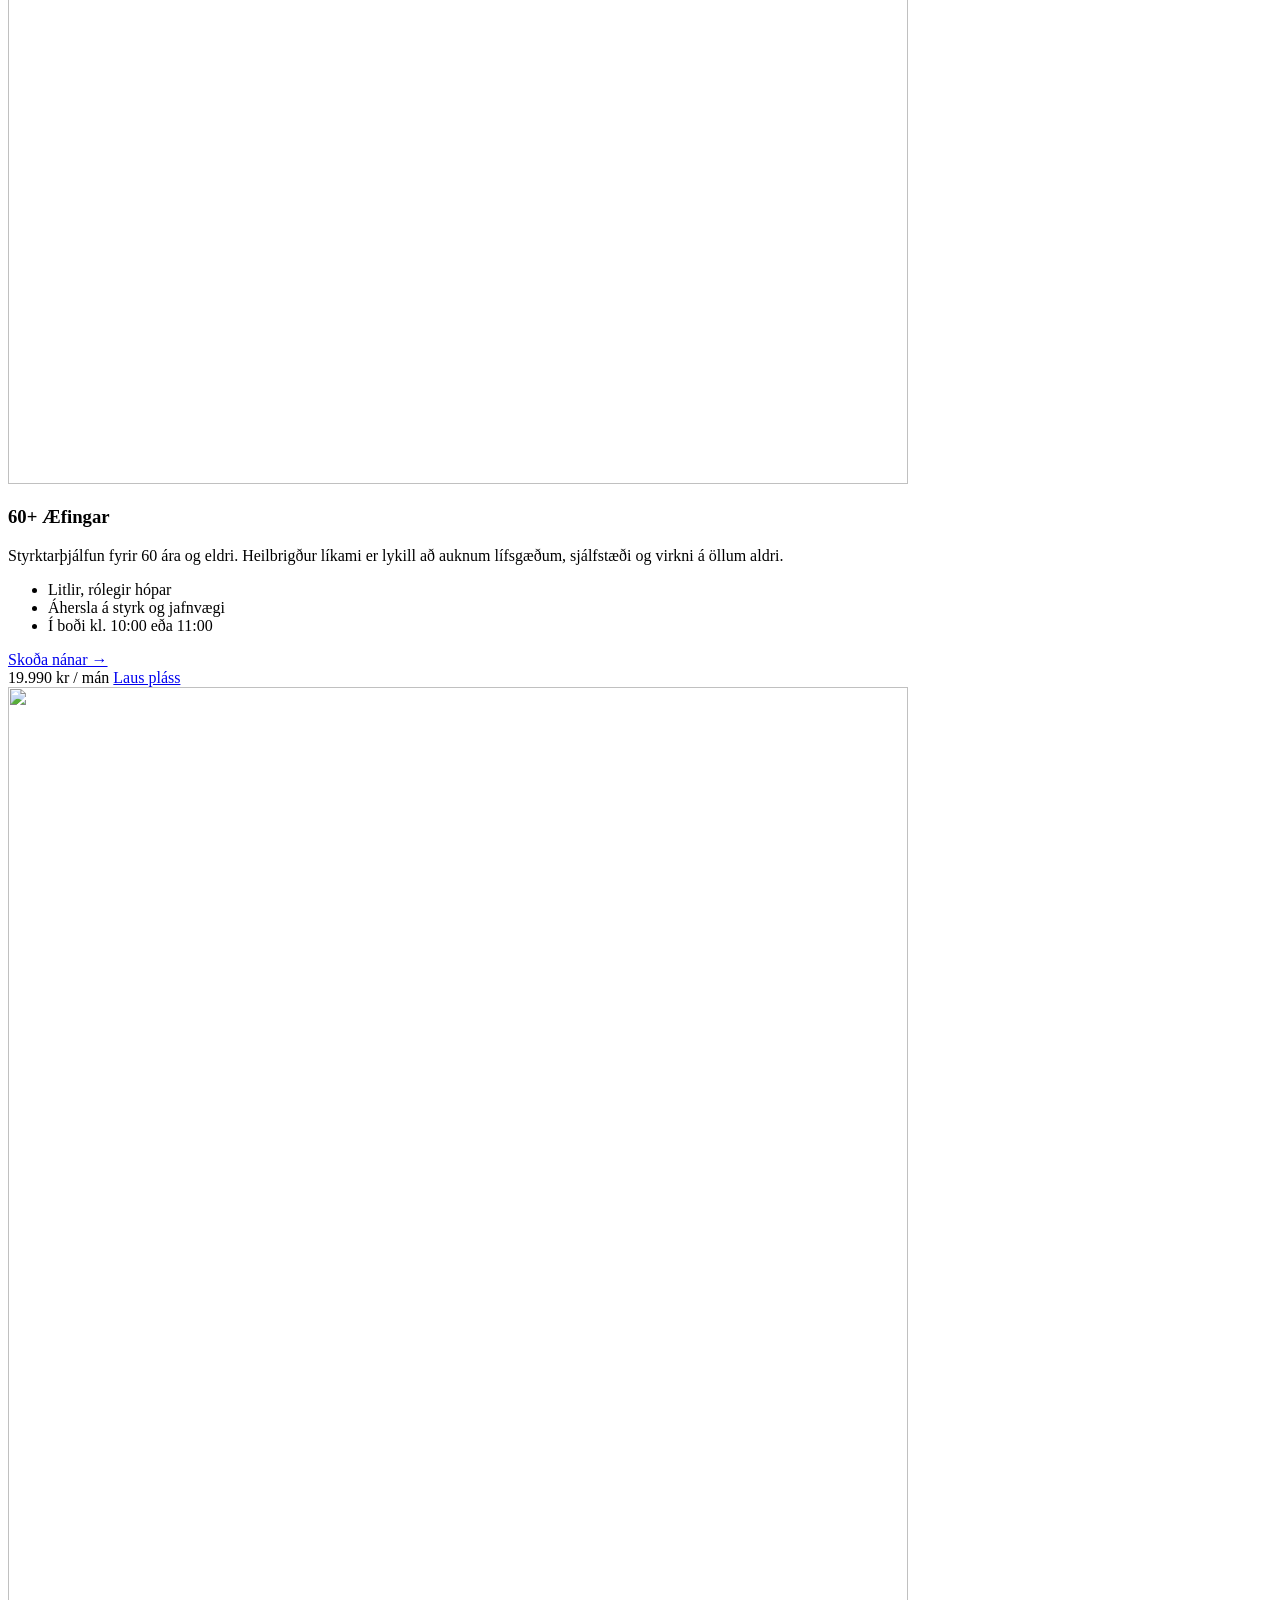
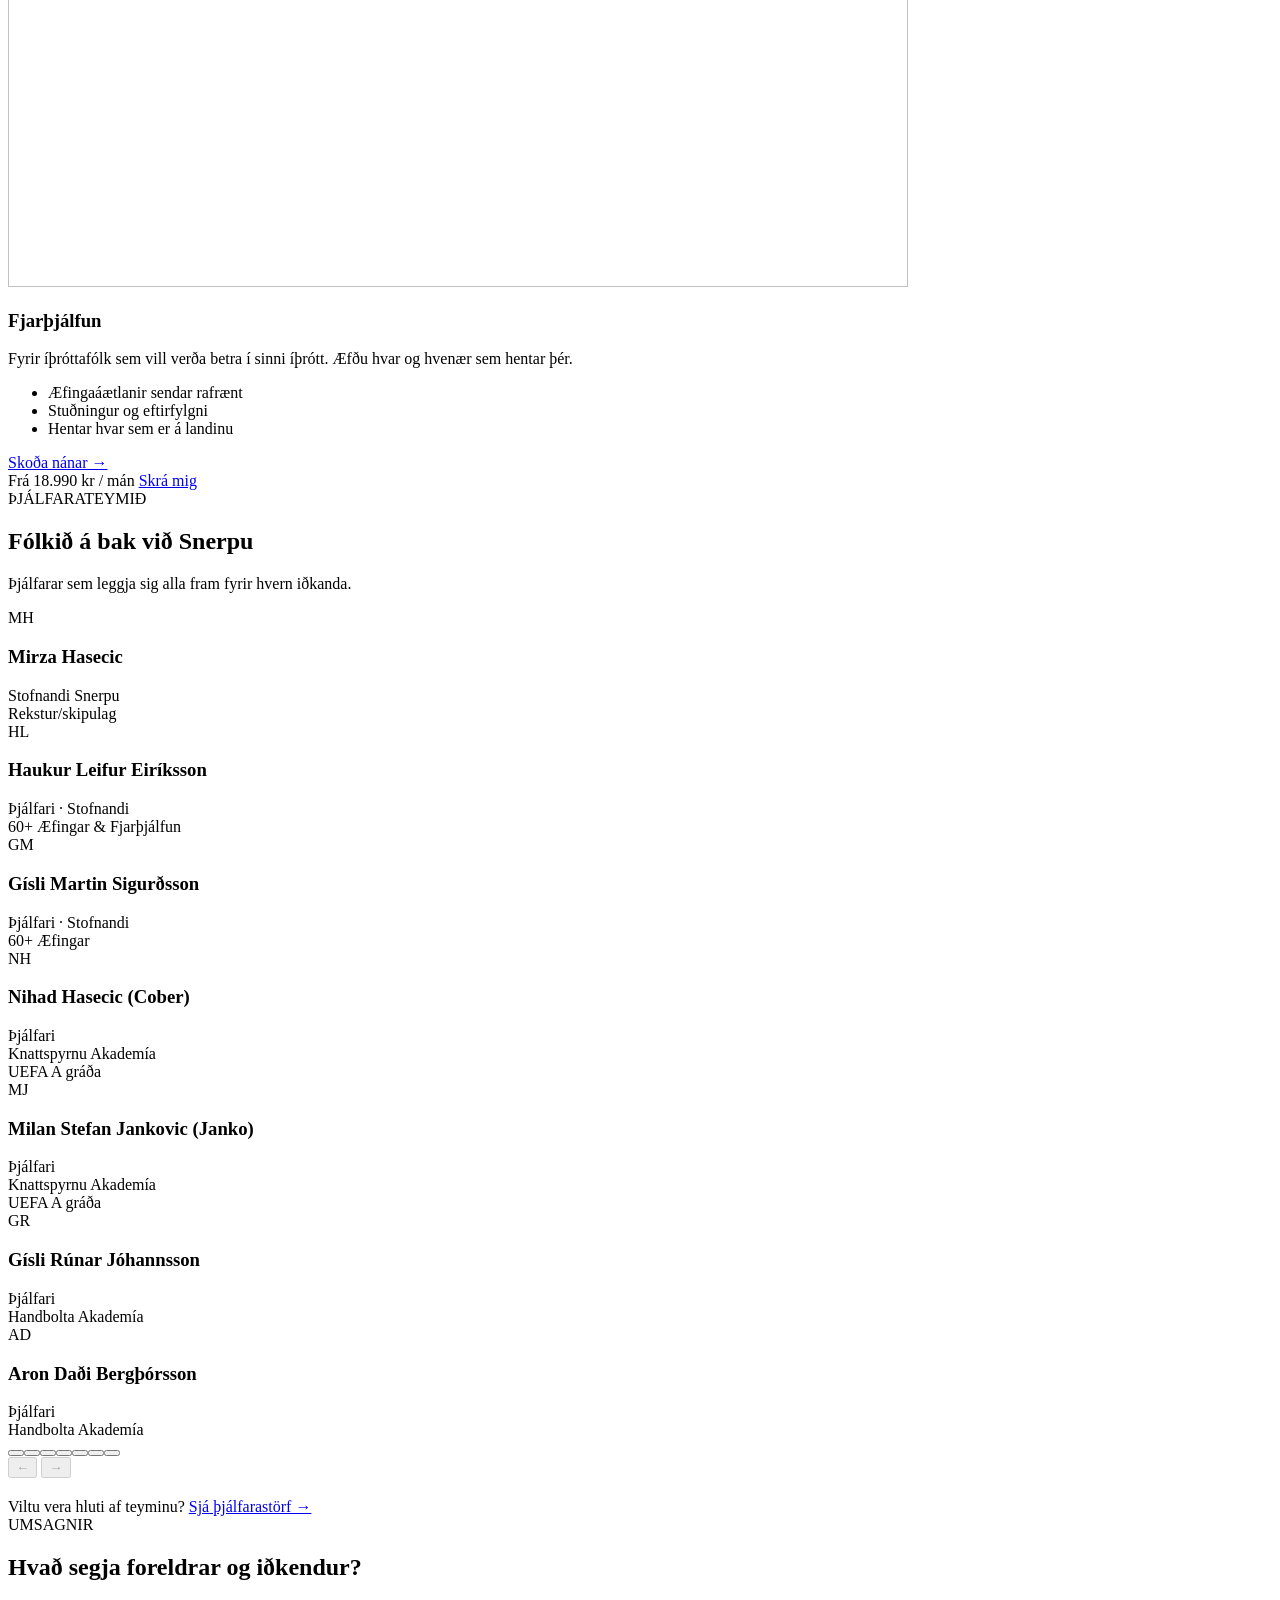
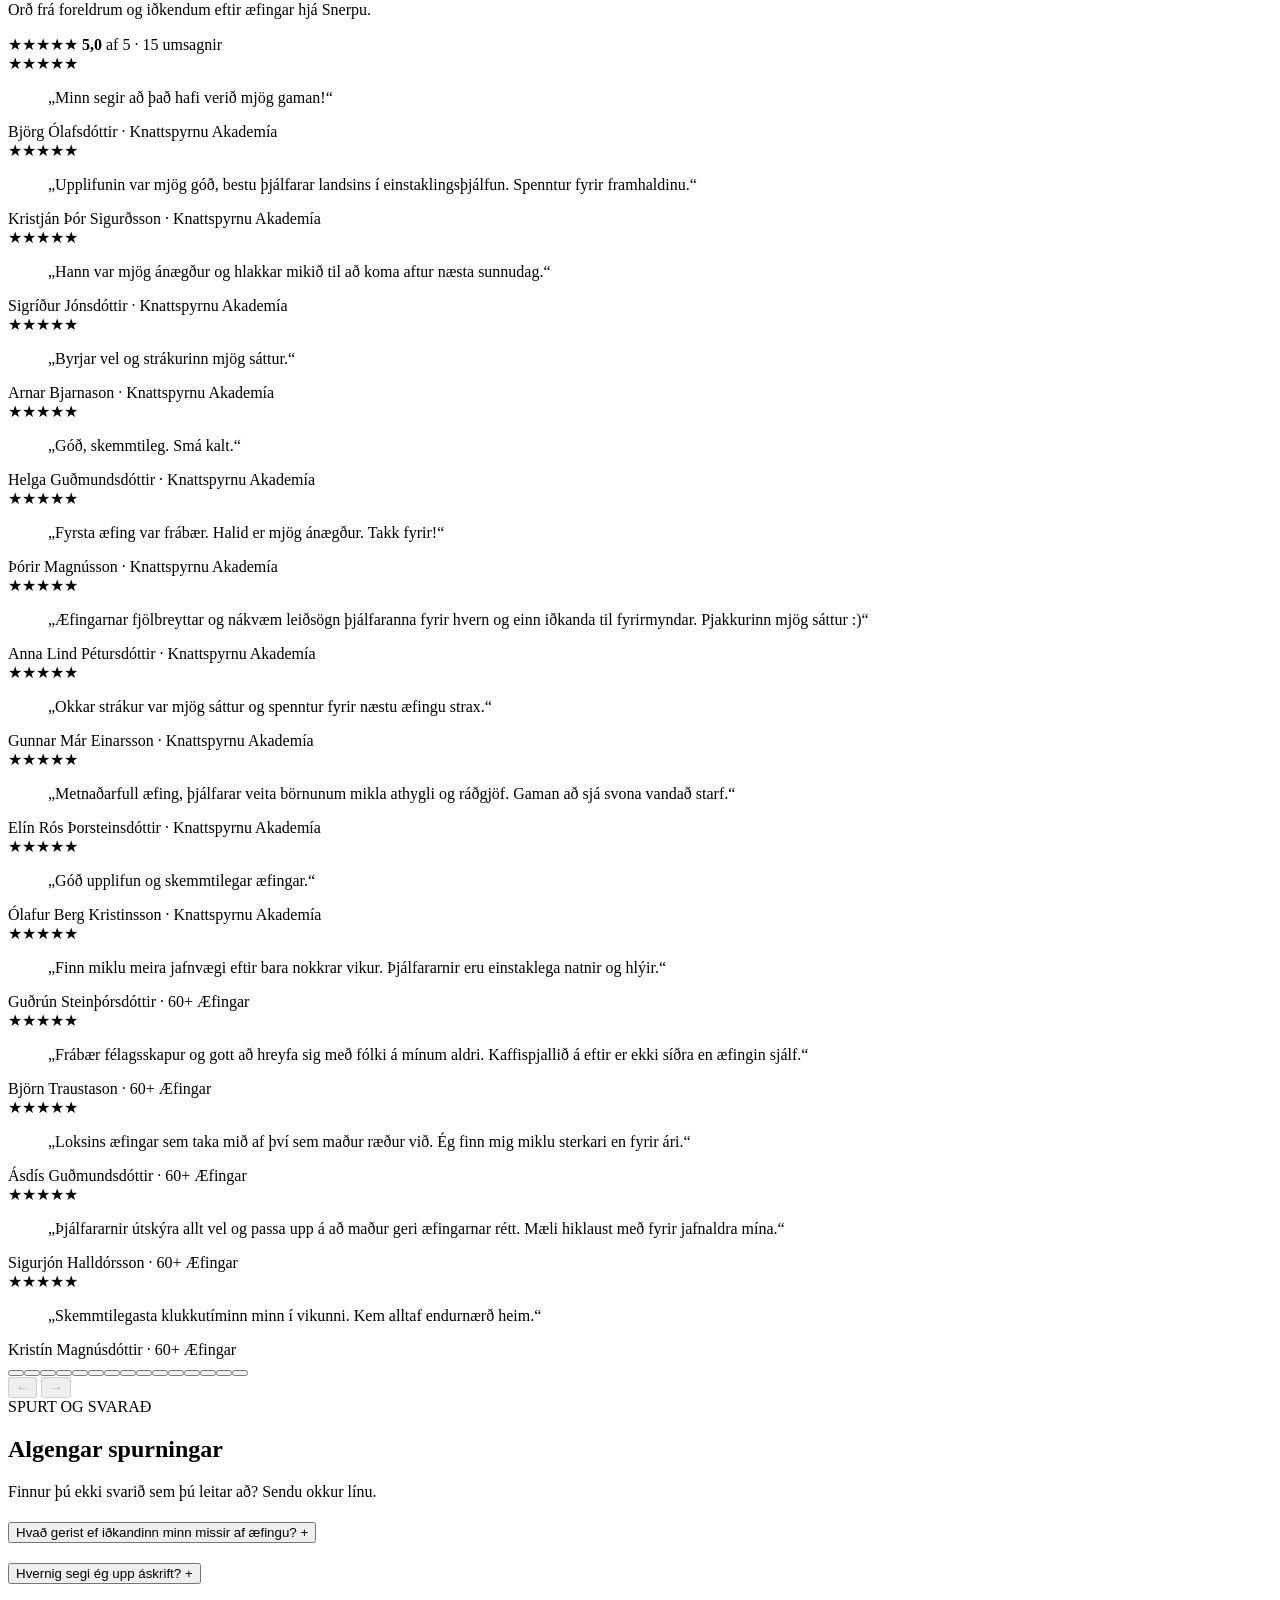
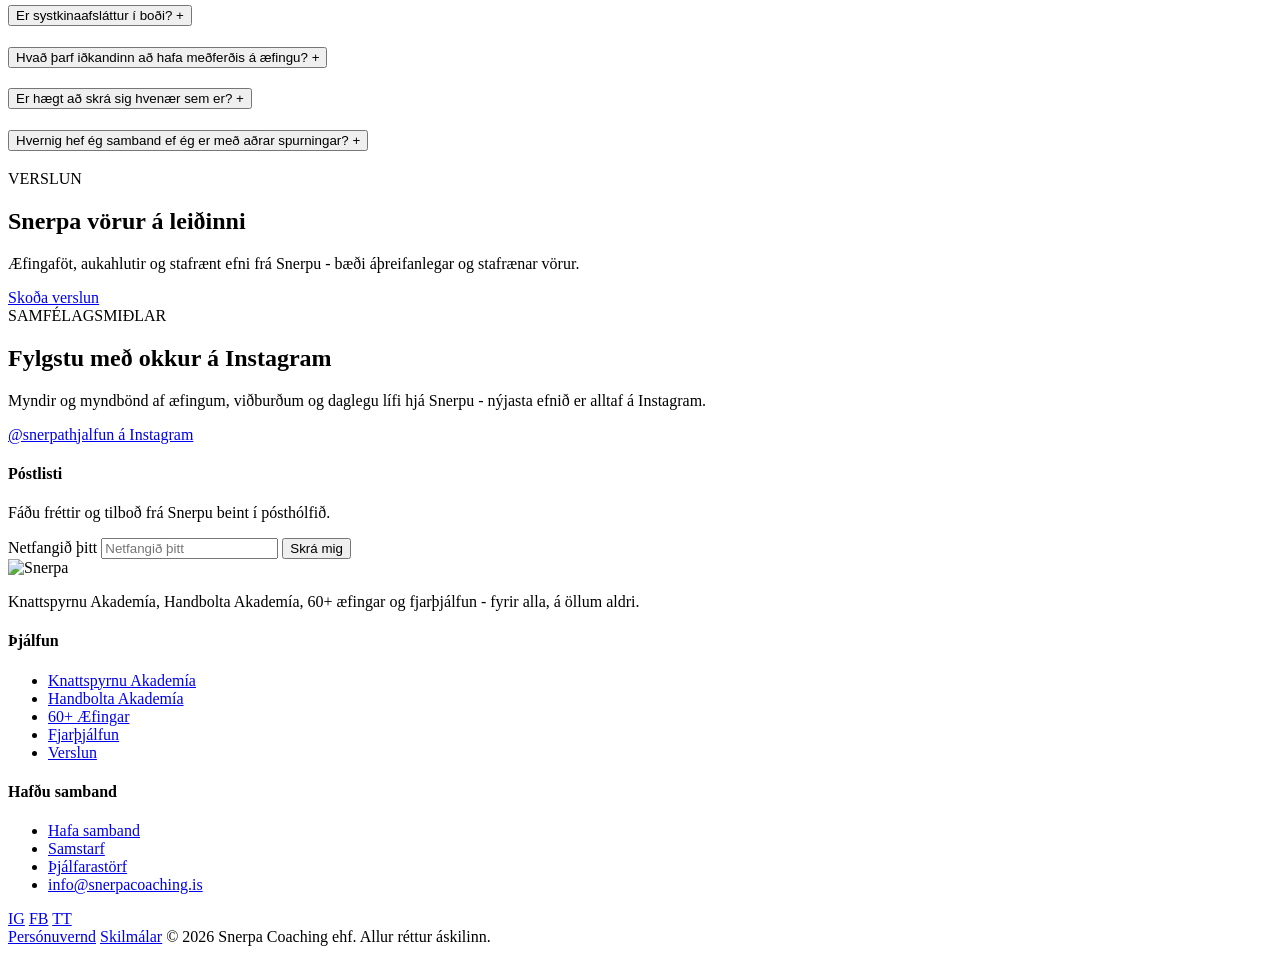
==== commit 3dd948aa: "Fjarlægja frí prufuæfingu 60+ (8. sept) af forsíðu og 60+ síðu - tilboðið er liðið Co-Authored-By: C" ====
--- a/index.html
+++ b/index.html
@@ -105,7 +105,6 @@
   <section class="hero hero-center">
     <div class="container">
       <img class="mark" src="assets/img/mark.png" alt="" width="80" height="66">
-      <a class="coming-soon-badge" href="sextiu-plus.html#prufa" style="text-decoration:none;font-size:15px;letter-spacing:.02em">Frí prufuæfing í 60+ - þriðjudaginn 8. sept →</a>
       <h1>Þjálfun fyrir <span class="accent">öll æviskeið</span></h1>
       <p class="lead">Snerpa þjálfar fólk á öllum aldri - iðkendur í fótbolta og handbolta, 60+ hópinn, og þau sem vilja æfa styrk heima.</p>
       <div class="btn-row">
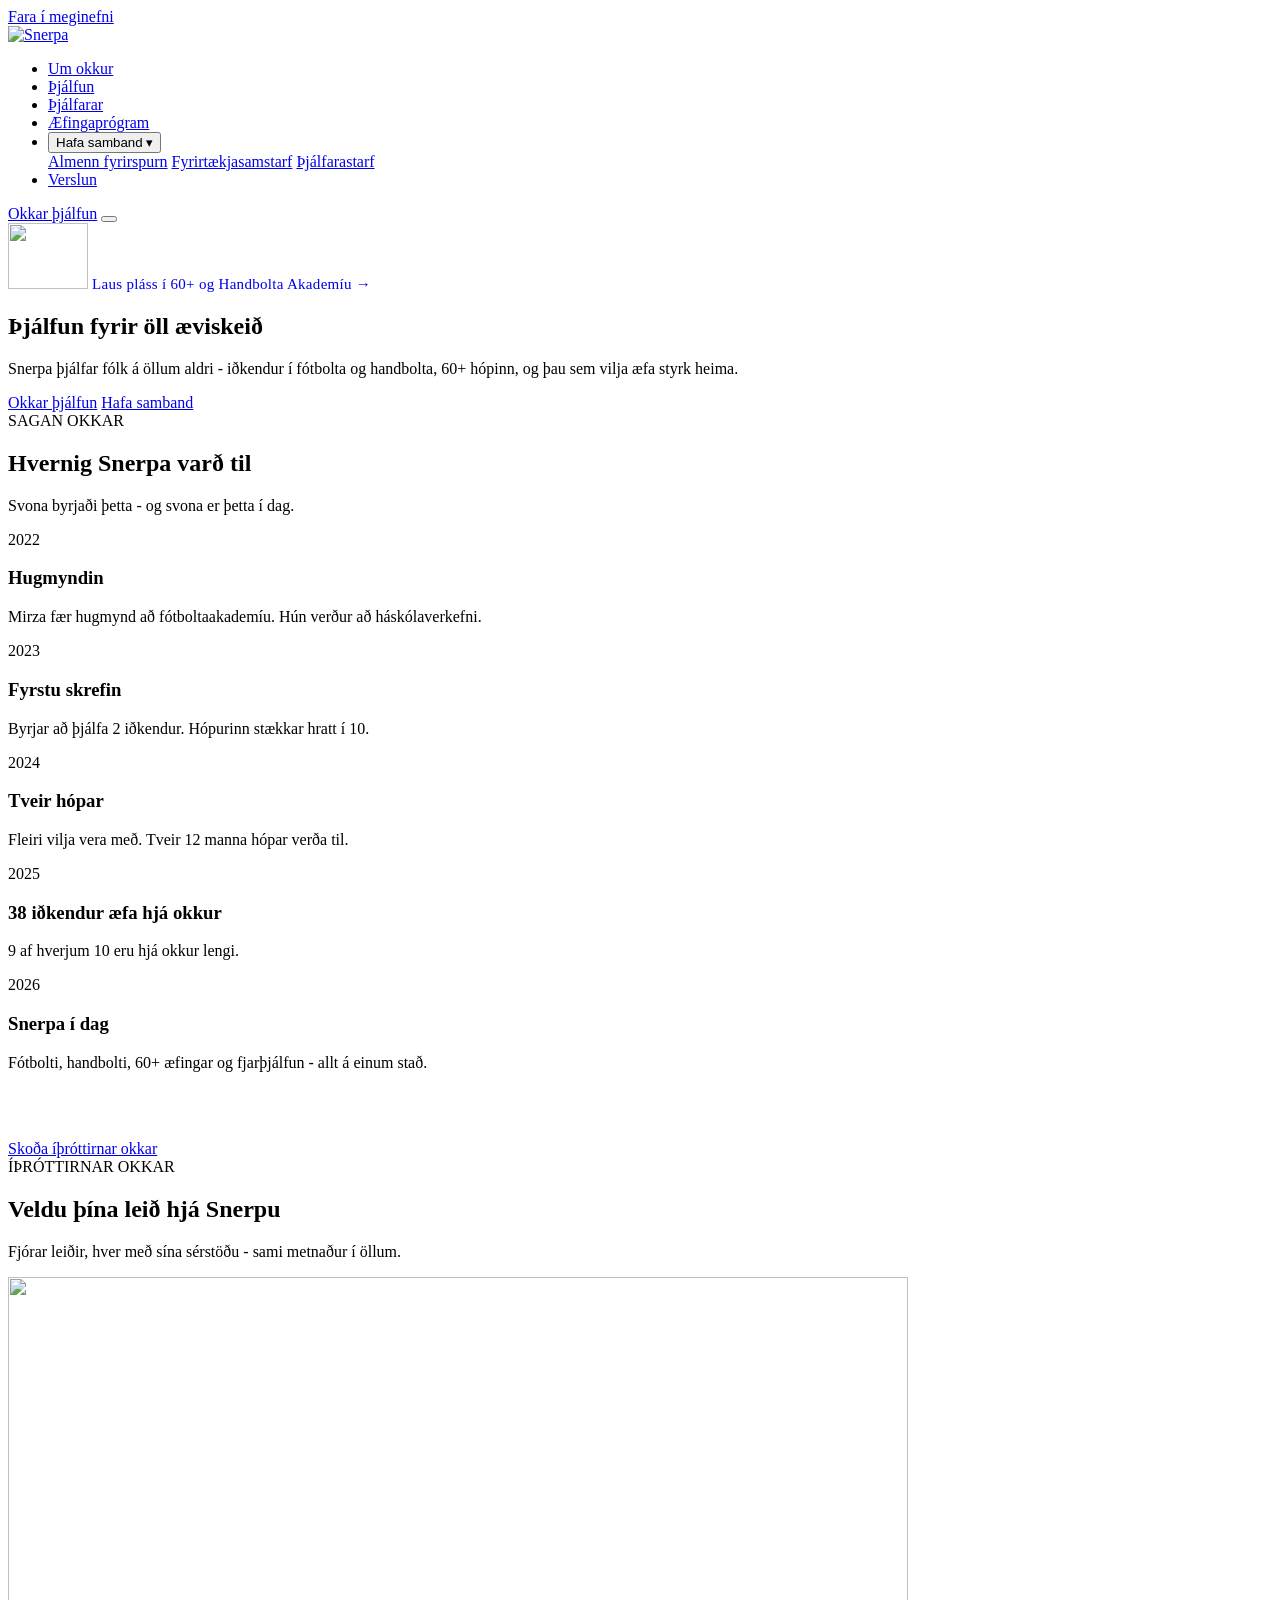
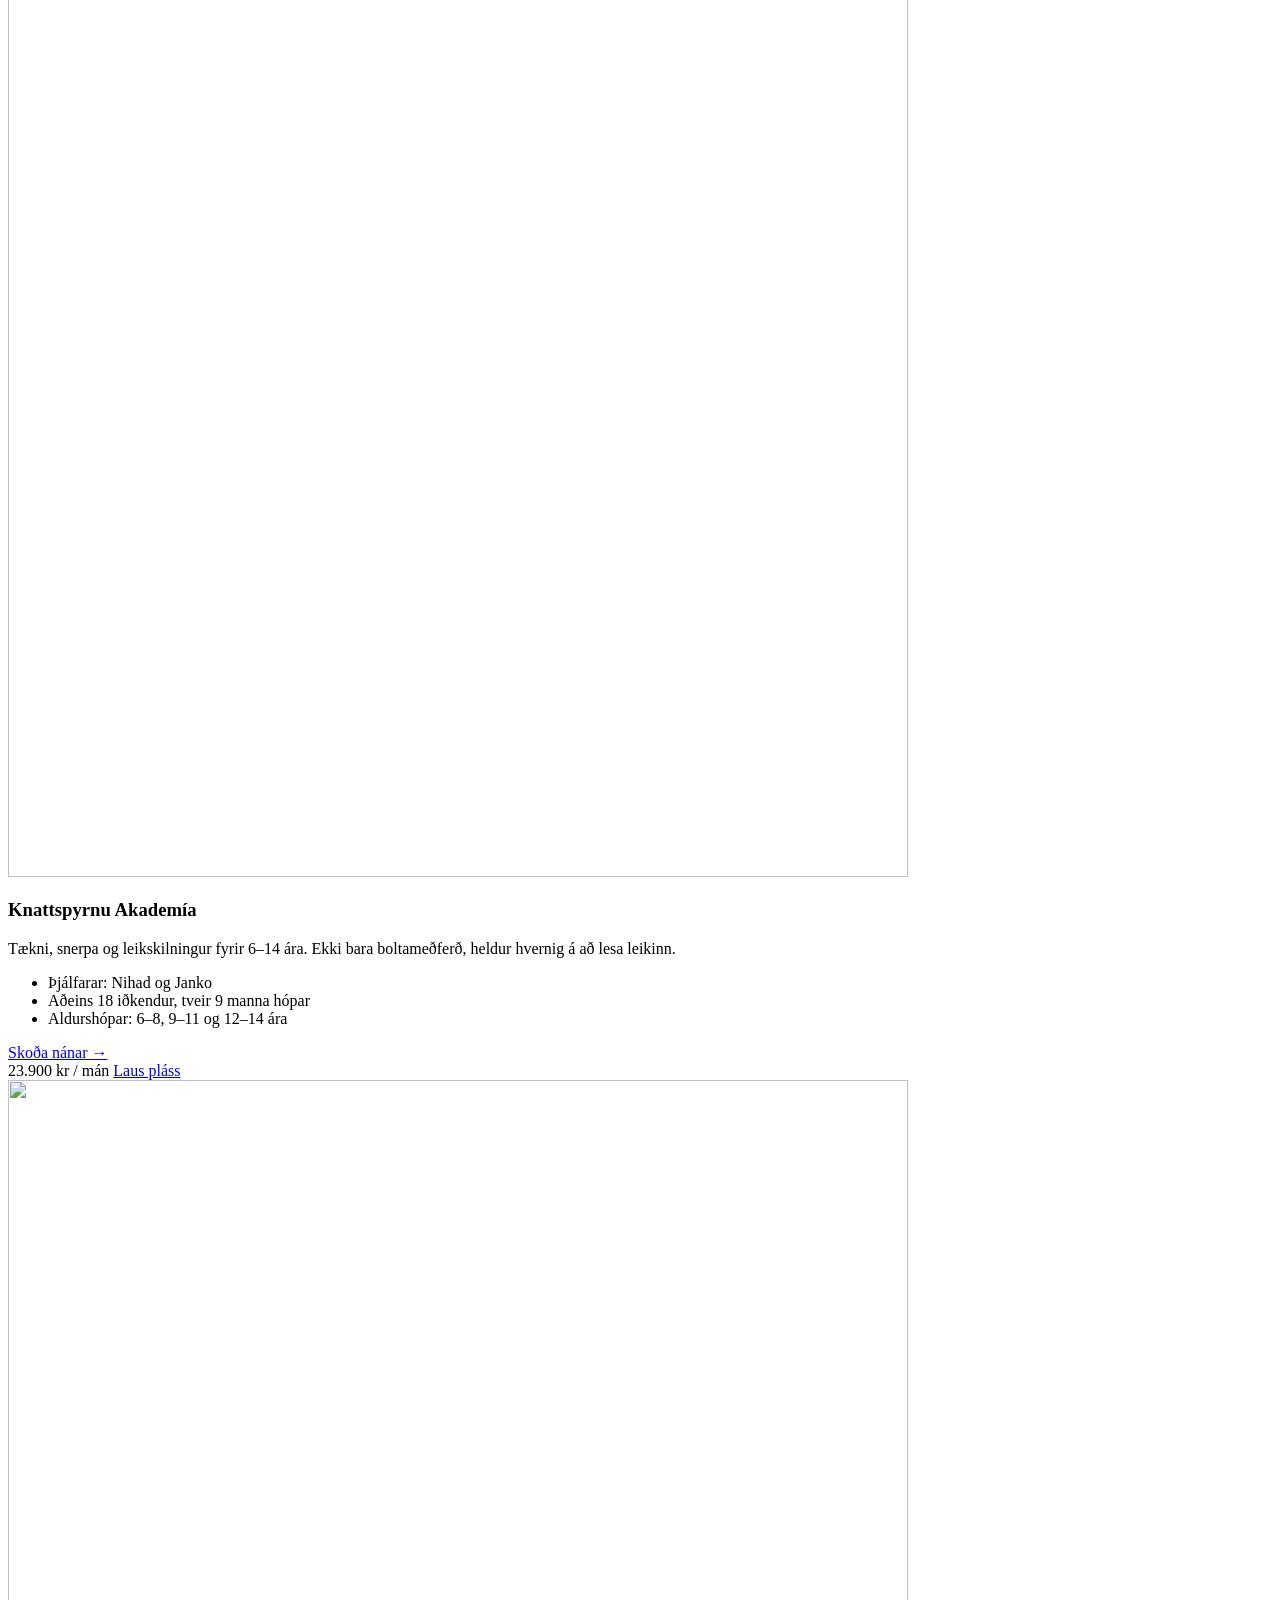
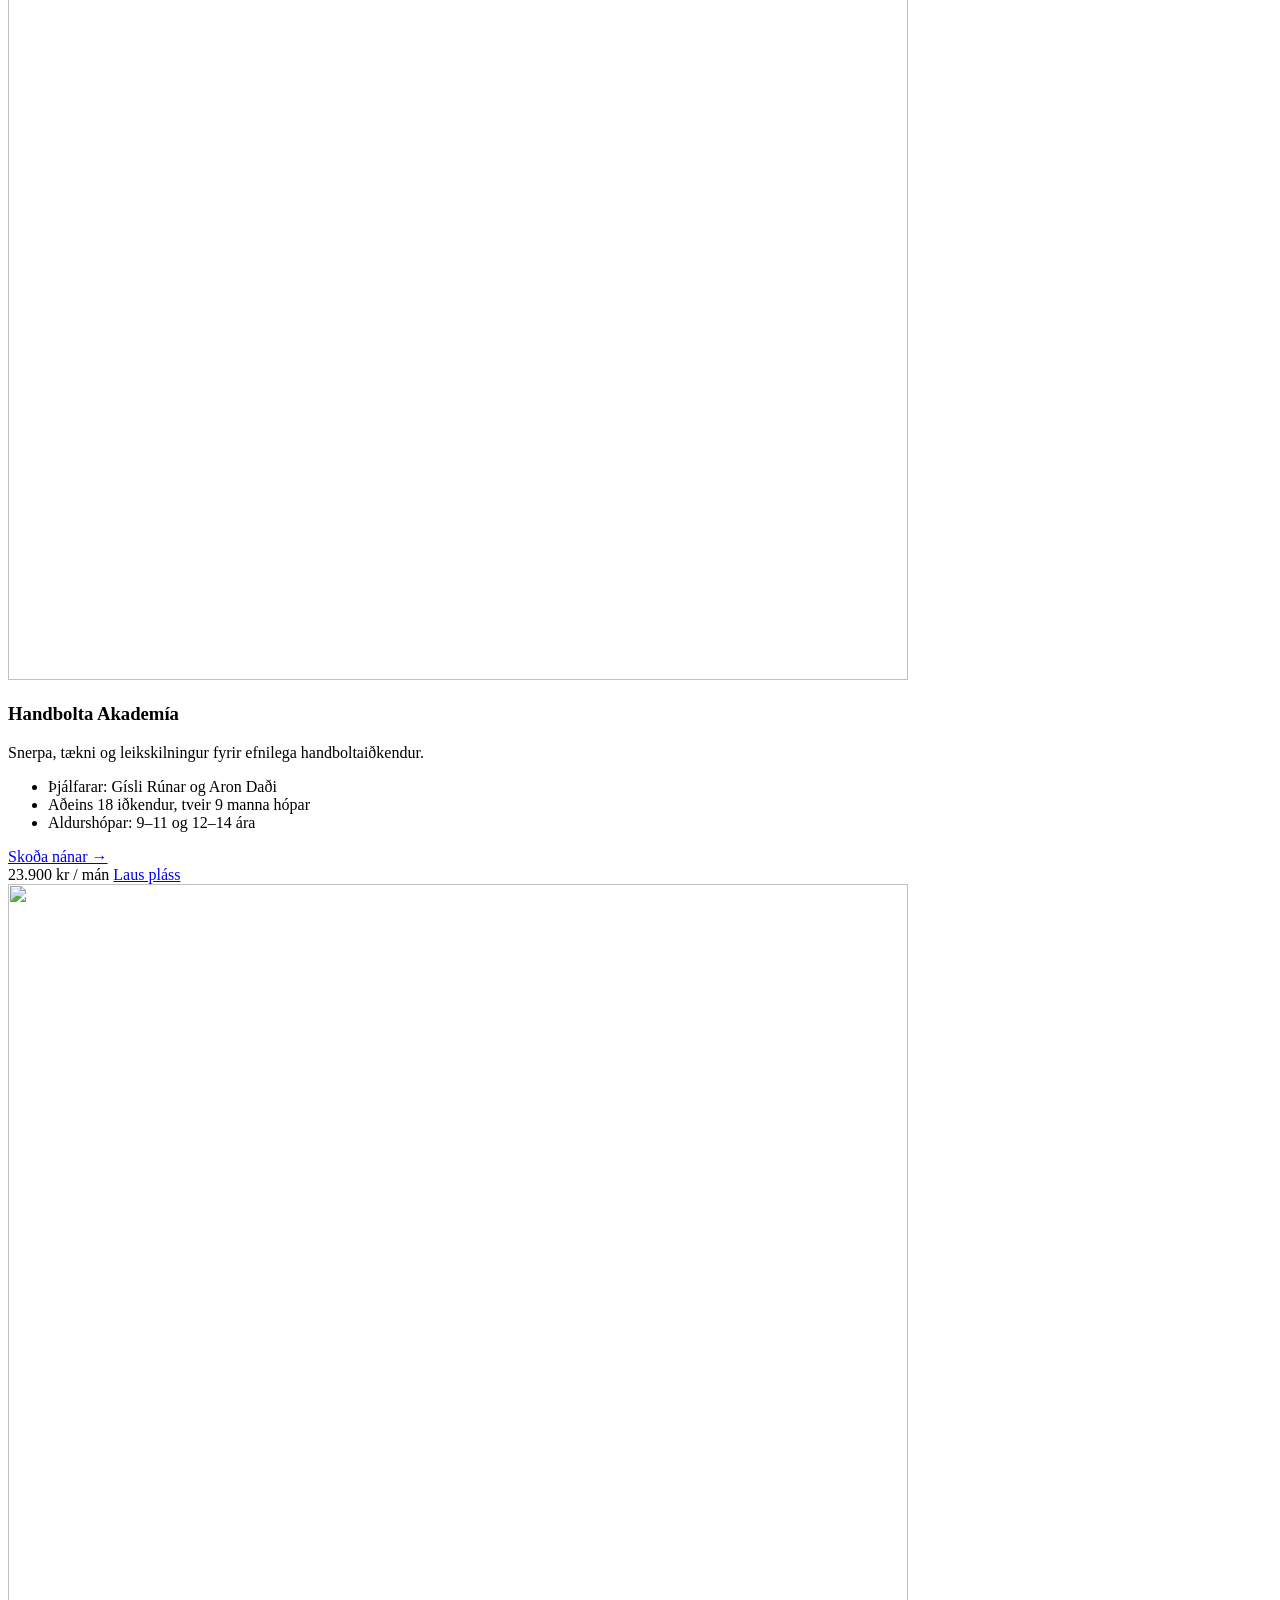
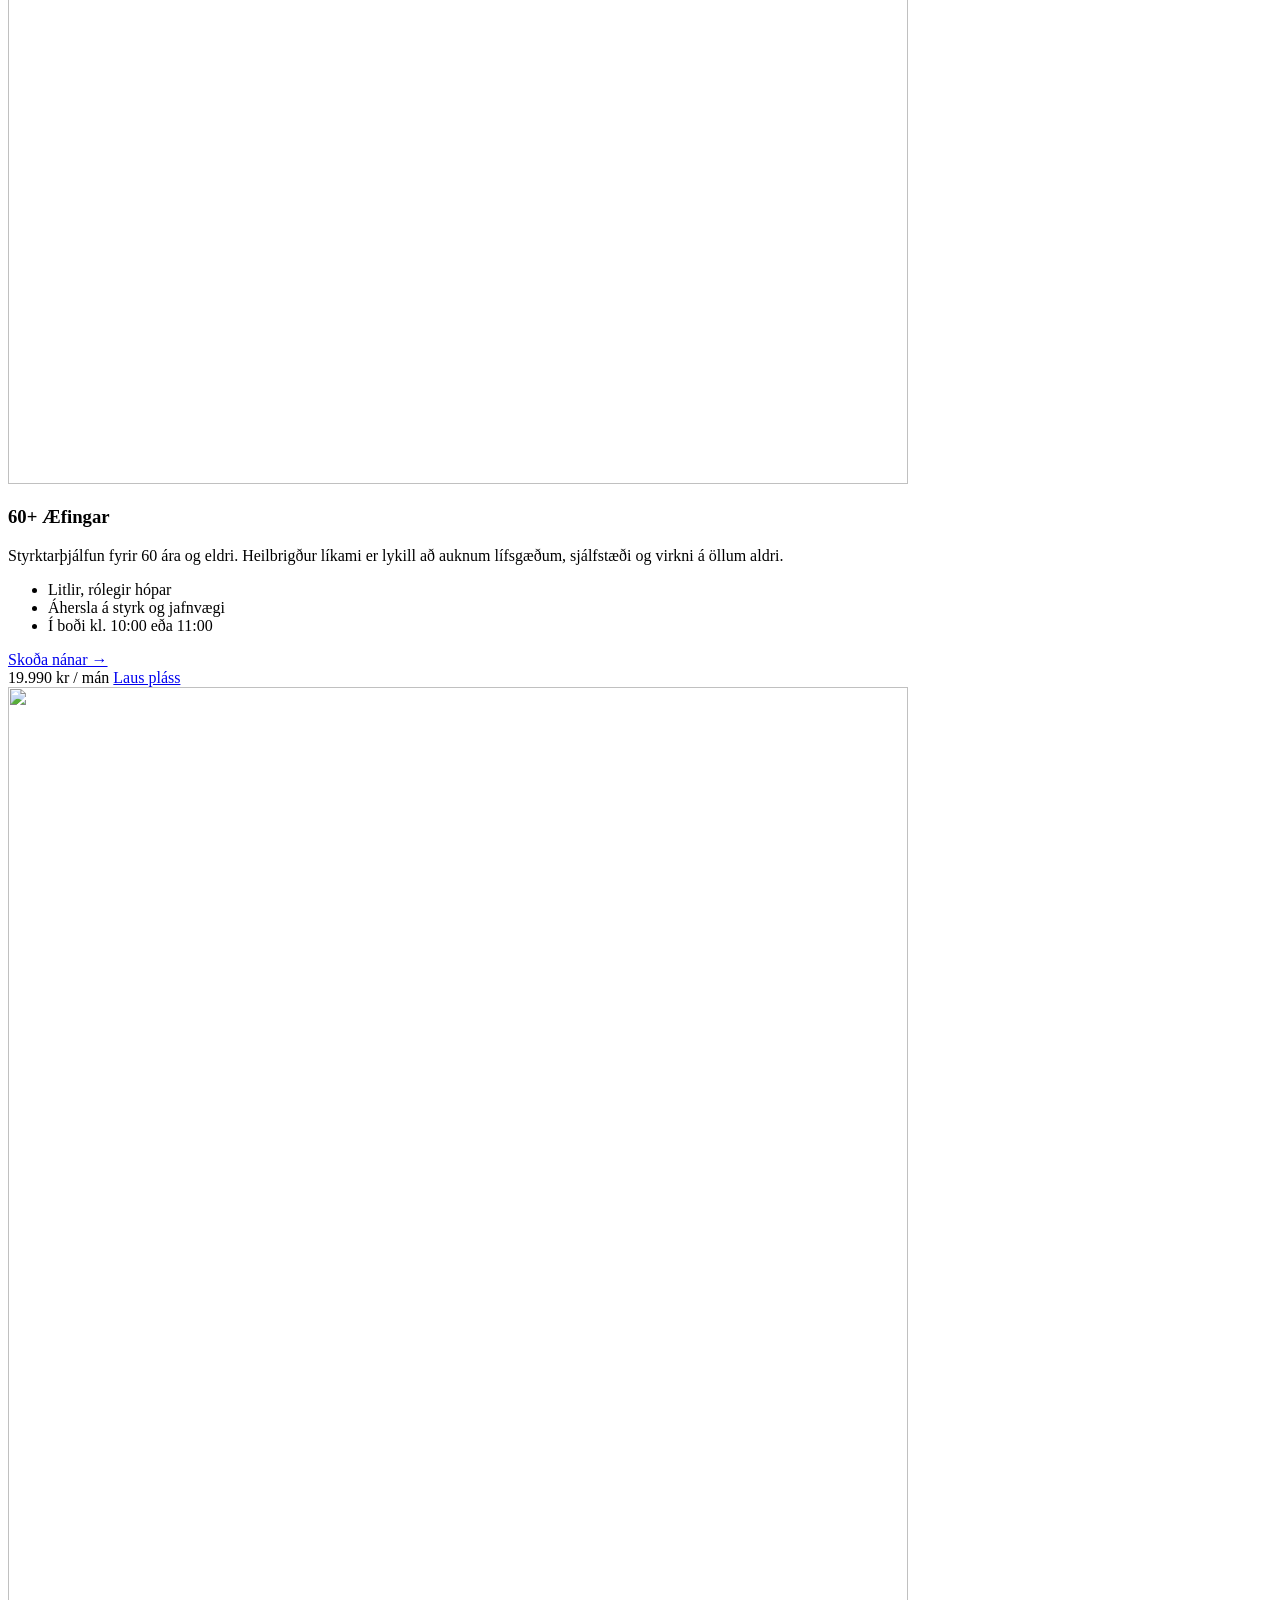
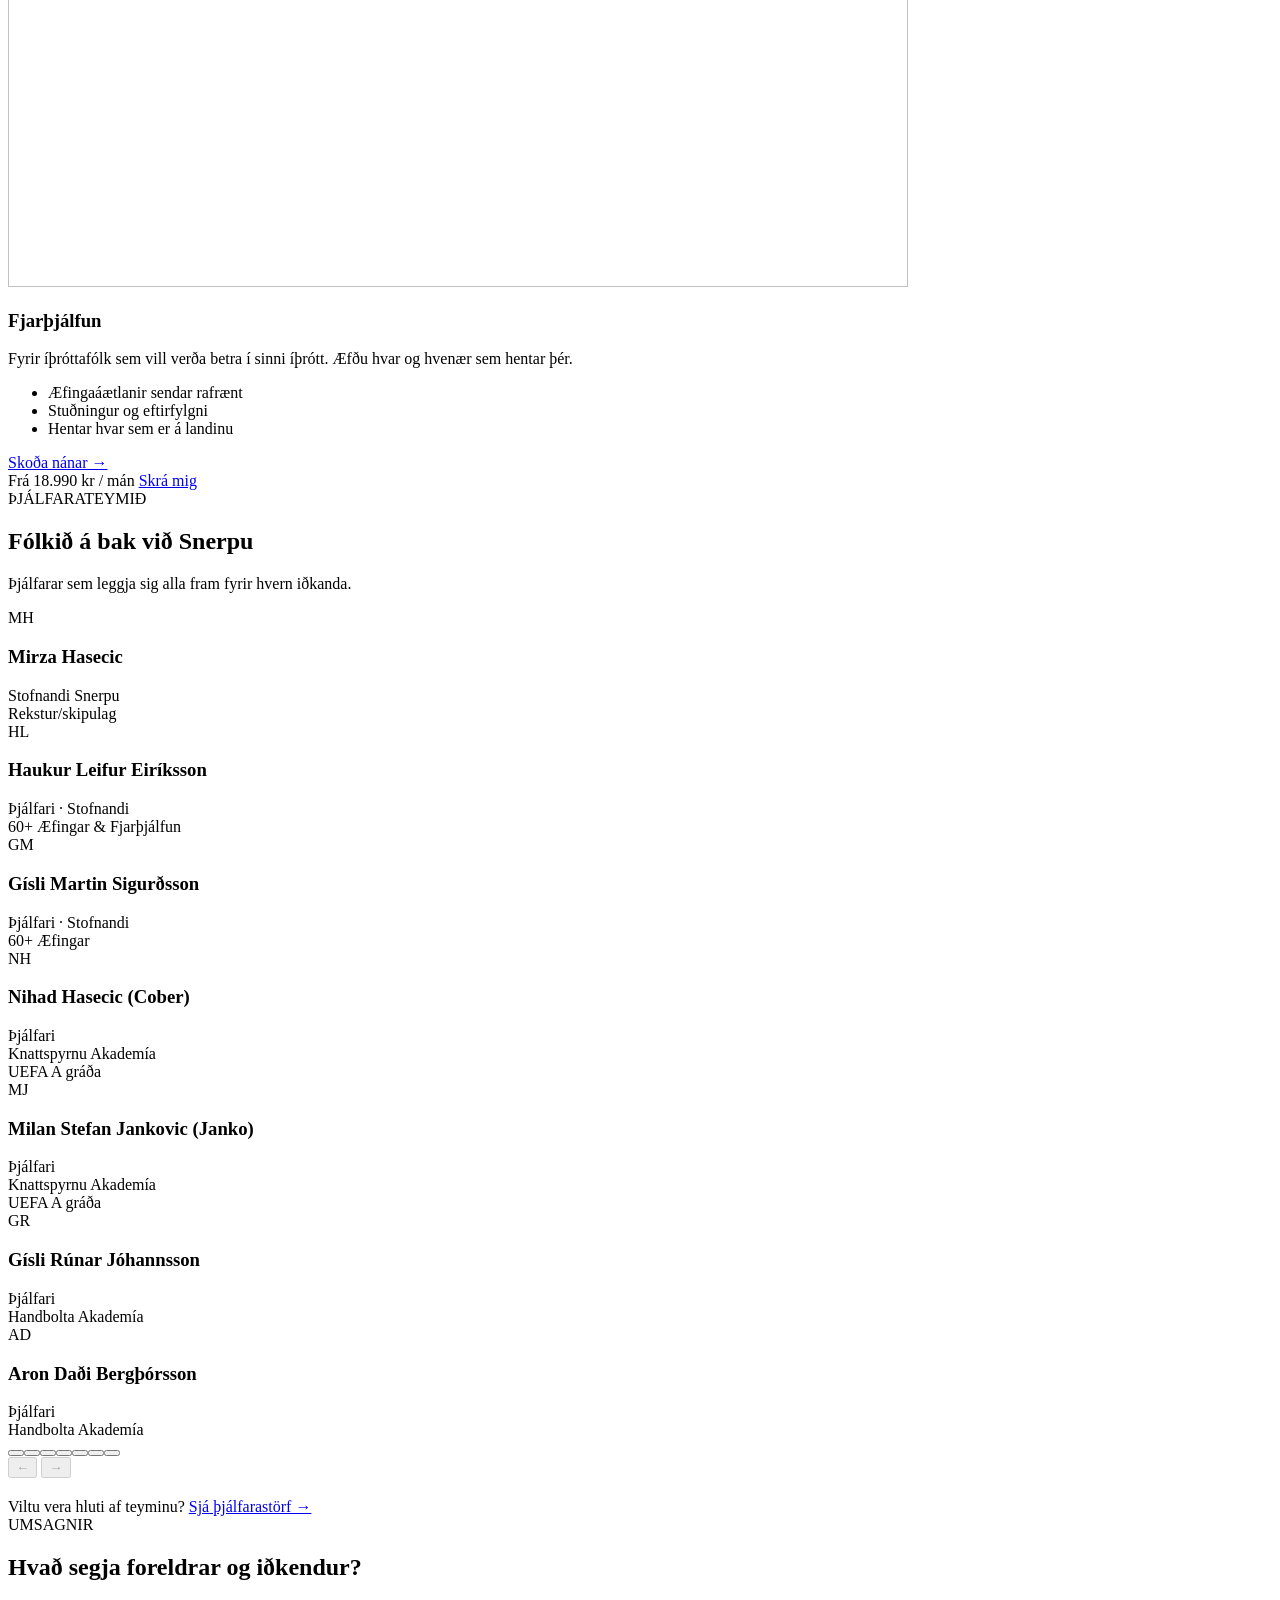
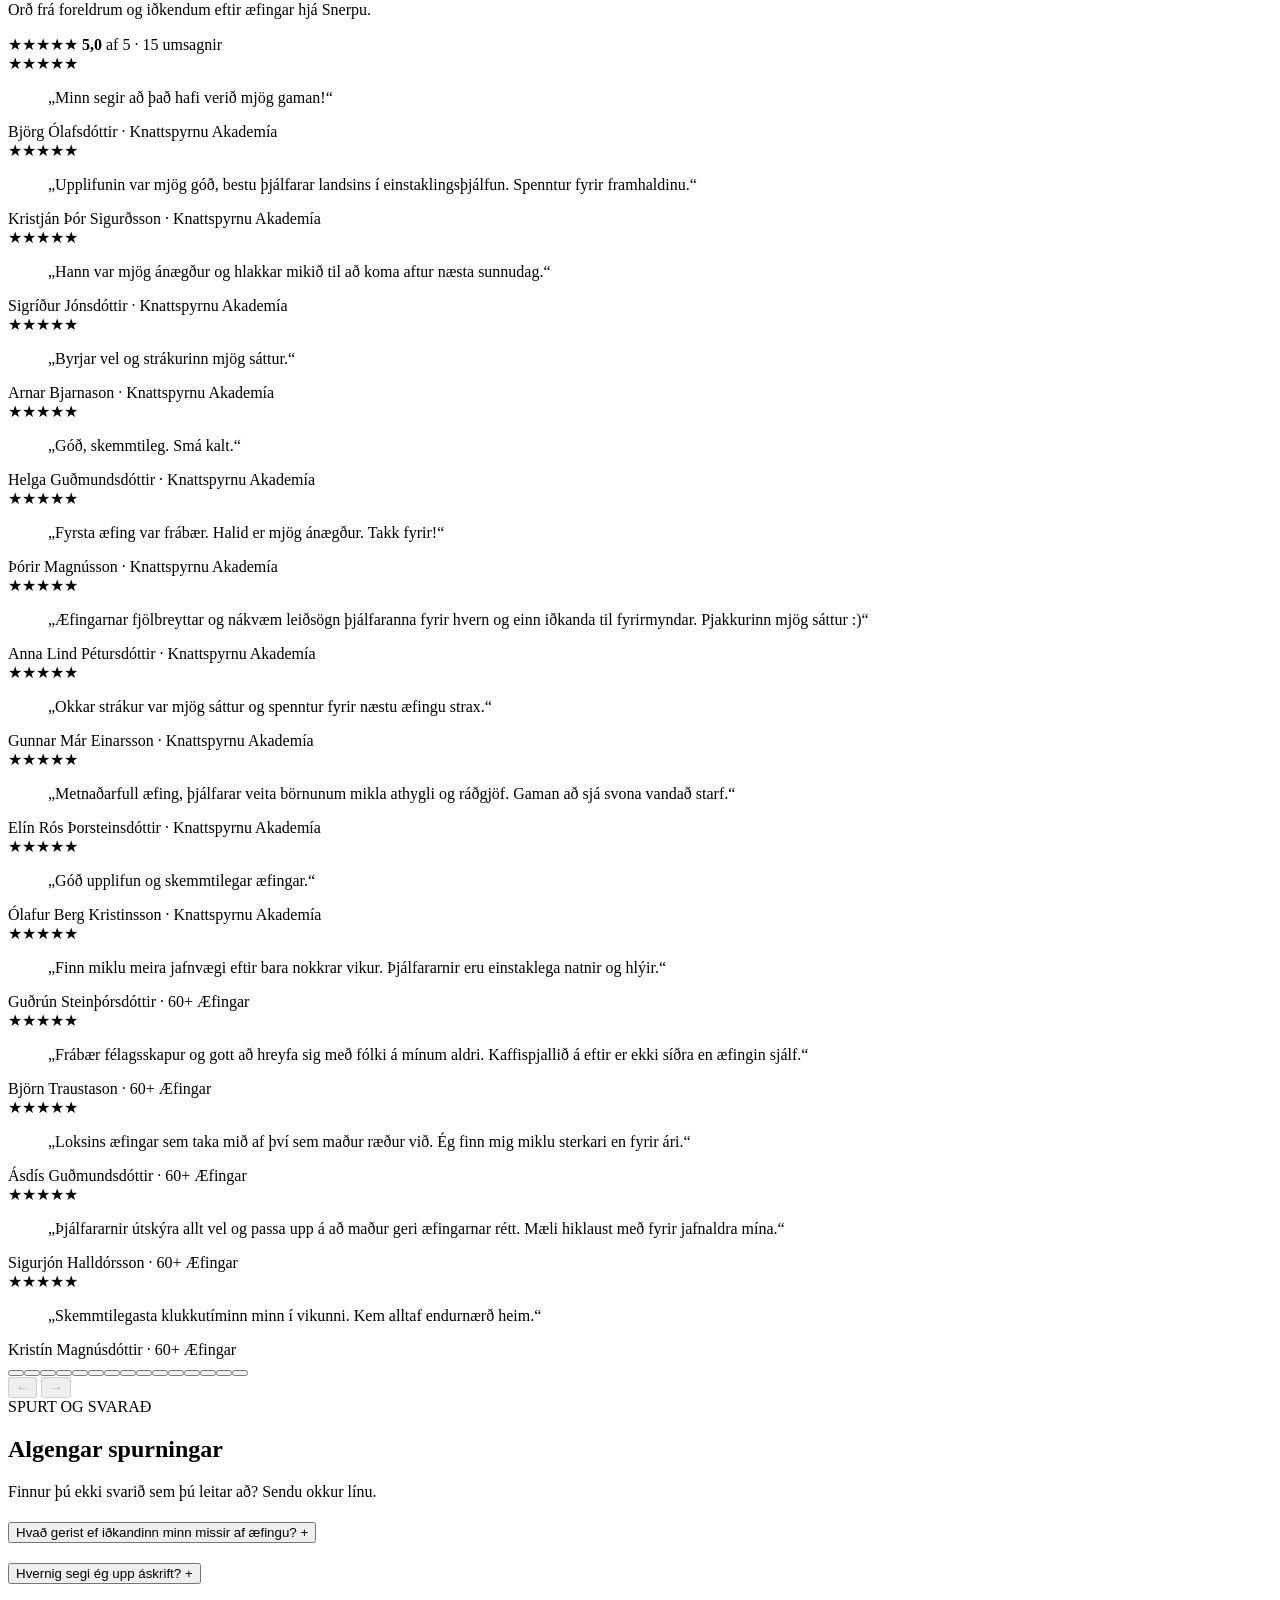
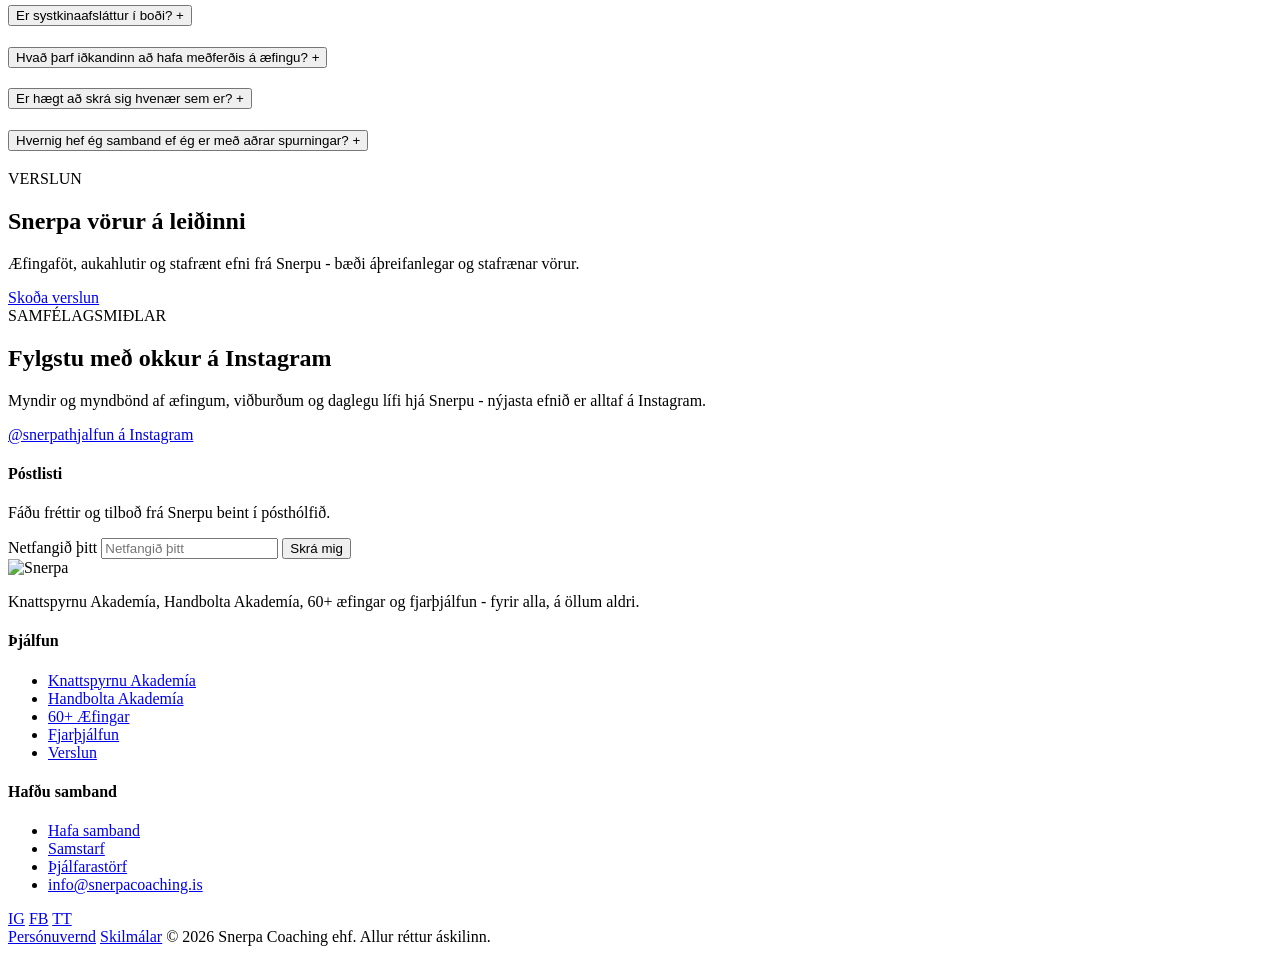
==== commit 259ab8ac: "Bæta 'Laus pláss í 60+ og Handbolta Akademíu' merki í forsíðu-hero, tengt á Þjálfun-síðuna Co-Author" ====
--- a/index.html
+++ b/index.html
@@ -105,6 +105,7 @@
   <section class="hero hero-center">
     <div class="container">
       <img class="mark" src="assets/img/mark.png" alt="" width="80" height="66">
+      <a class="coming-soon-badge" href="thjalfun.html" style="text-decoration:none;font-size:15px;letter-spacing:.02em">Laus pláss í 60+ og Handbolta Akademíu →</a>
       <h1>Þjálfun fyrir <span class="accent">öll æviskeið</span></h1>
       <p class="lead">Snerpa þjálfar fólk á öllum aldri - iðkendur í fótbolta og handbolta, 60+ hópinn, og þau sem vilja æfa styrk heima.</p>
       <div class="btn-row">
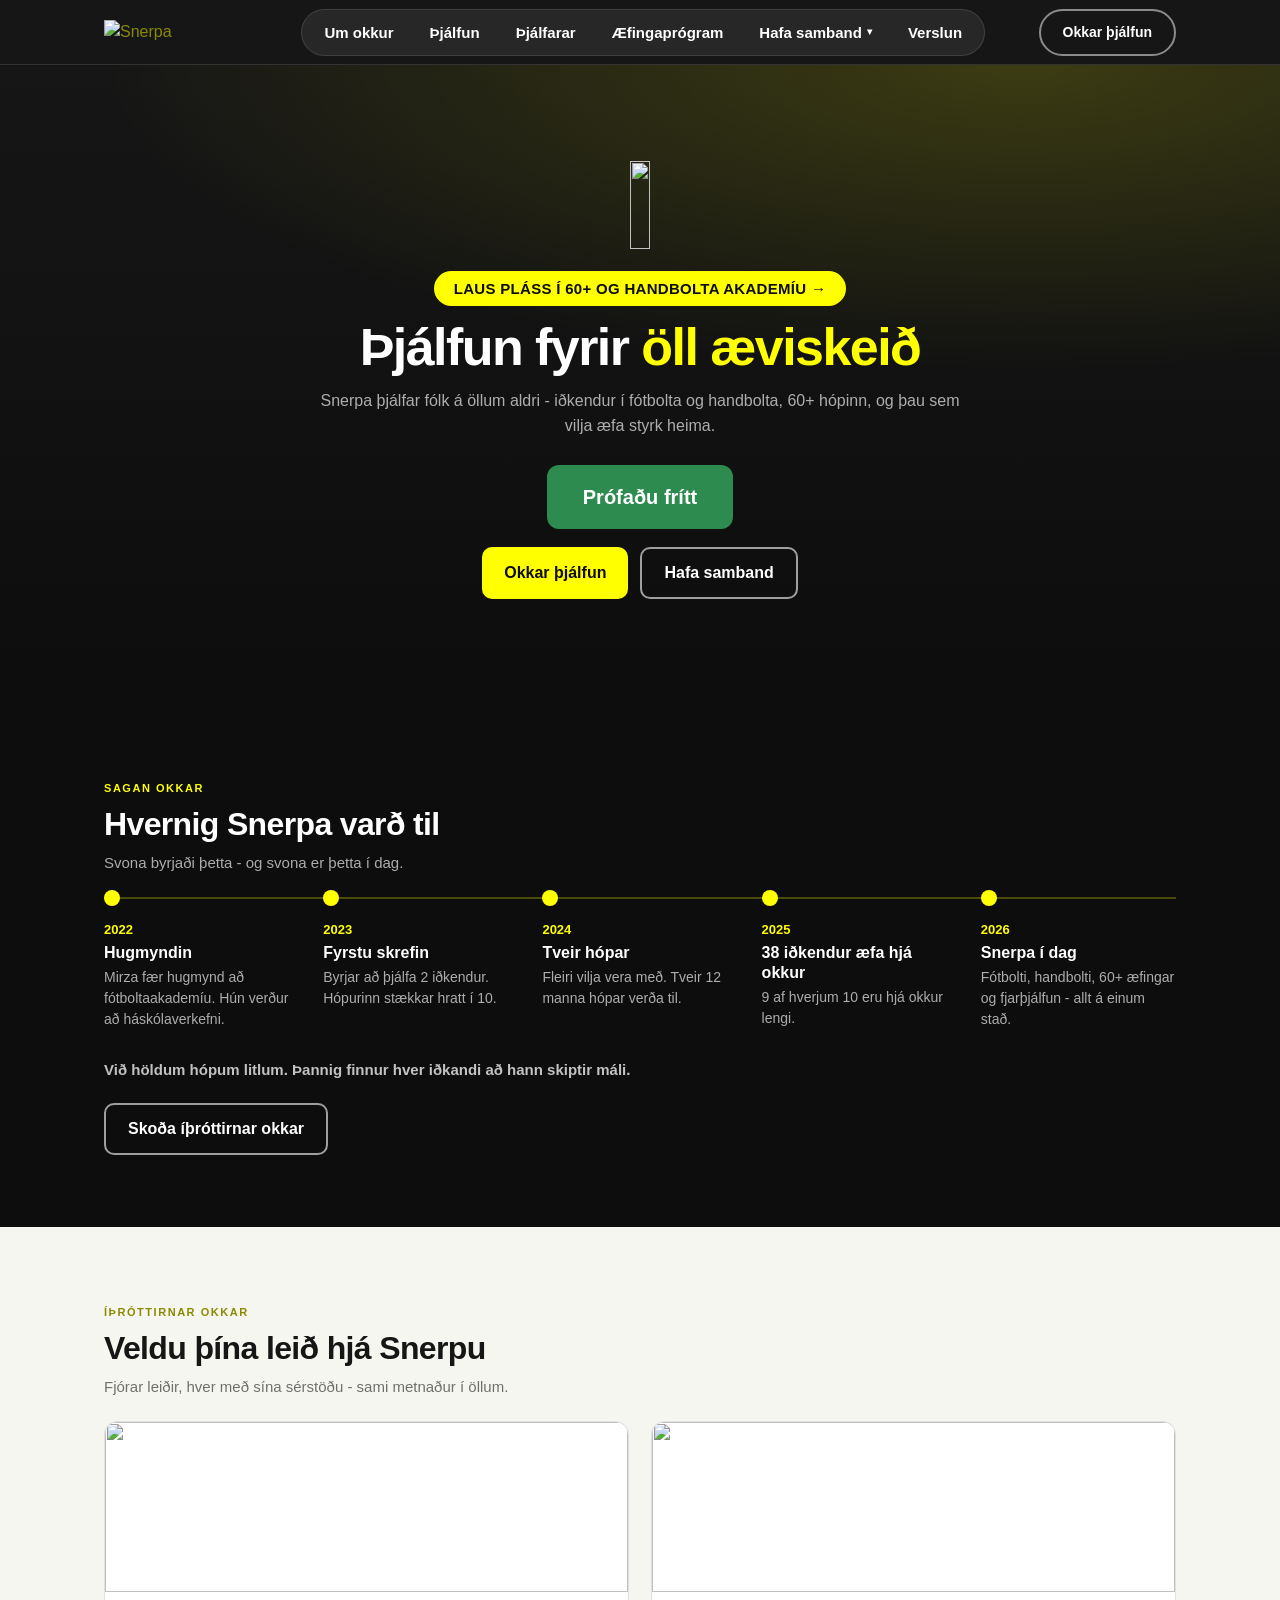
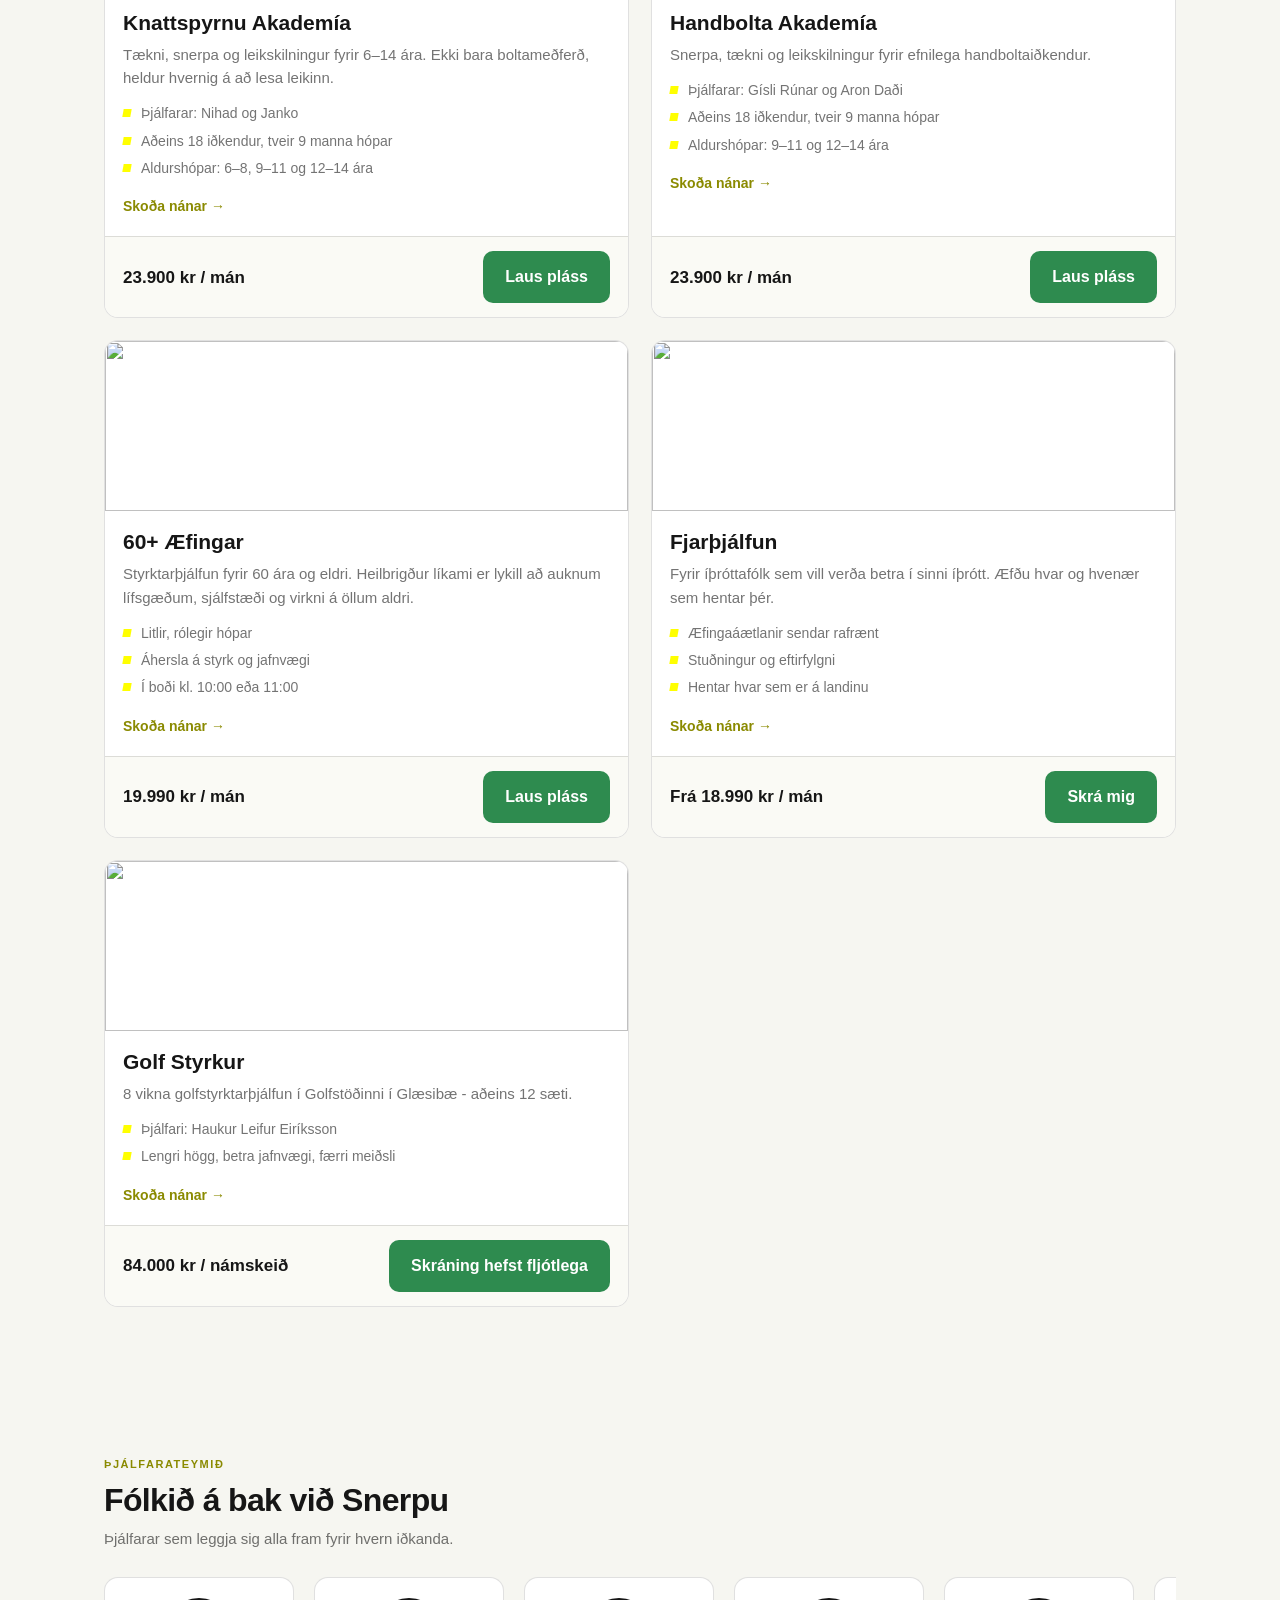
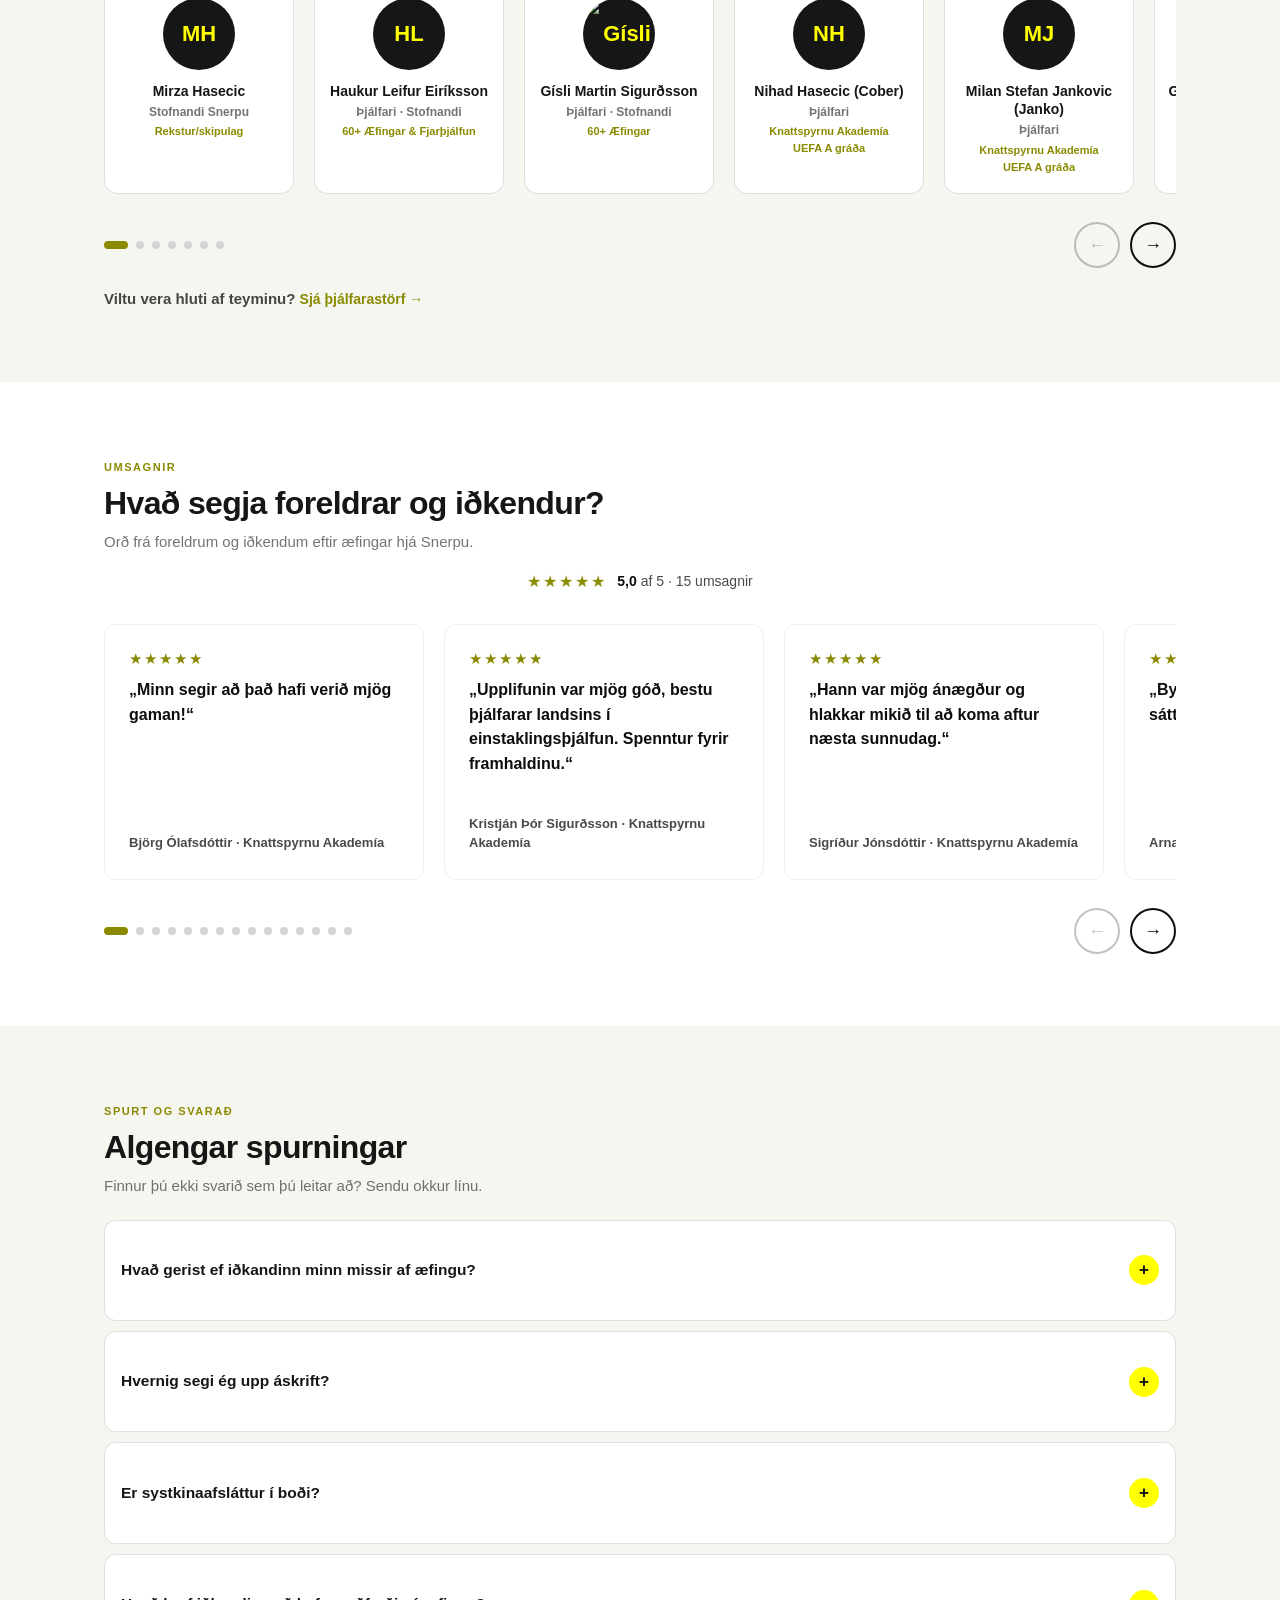
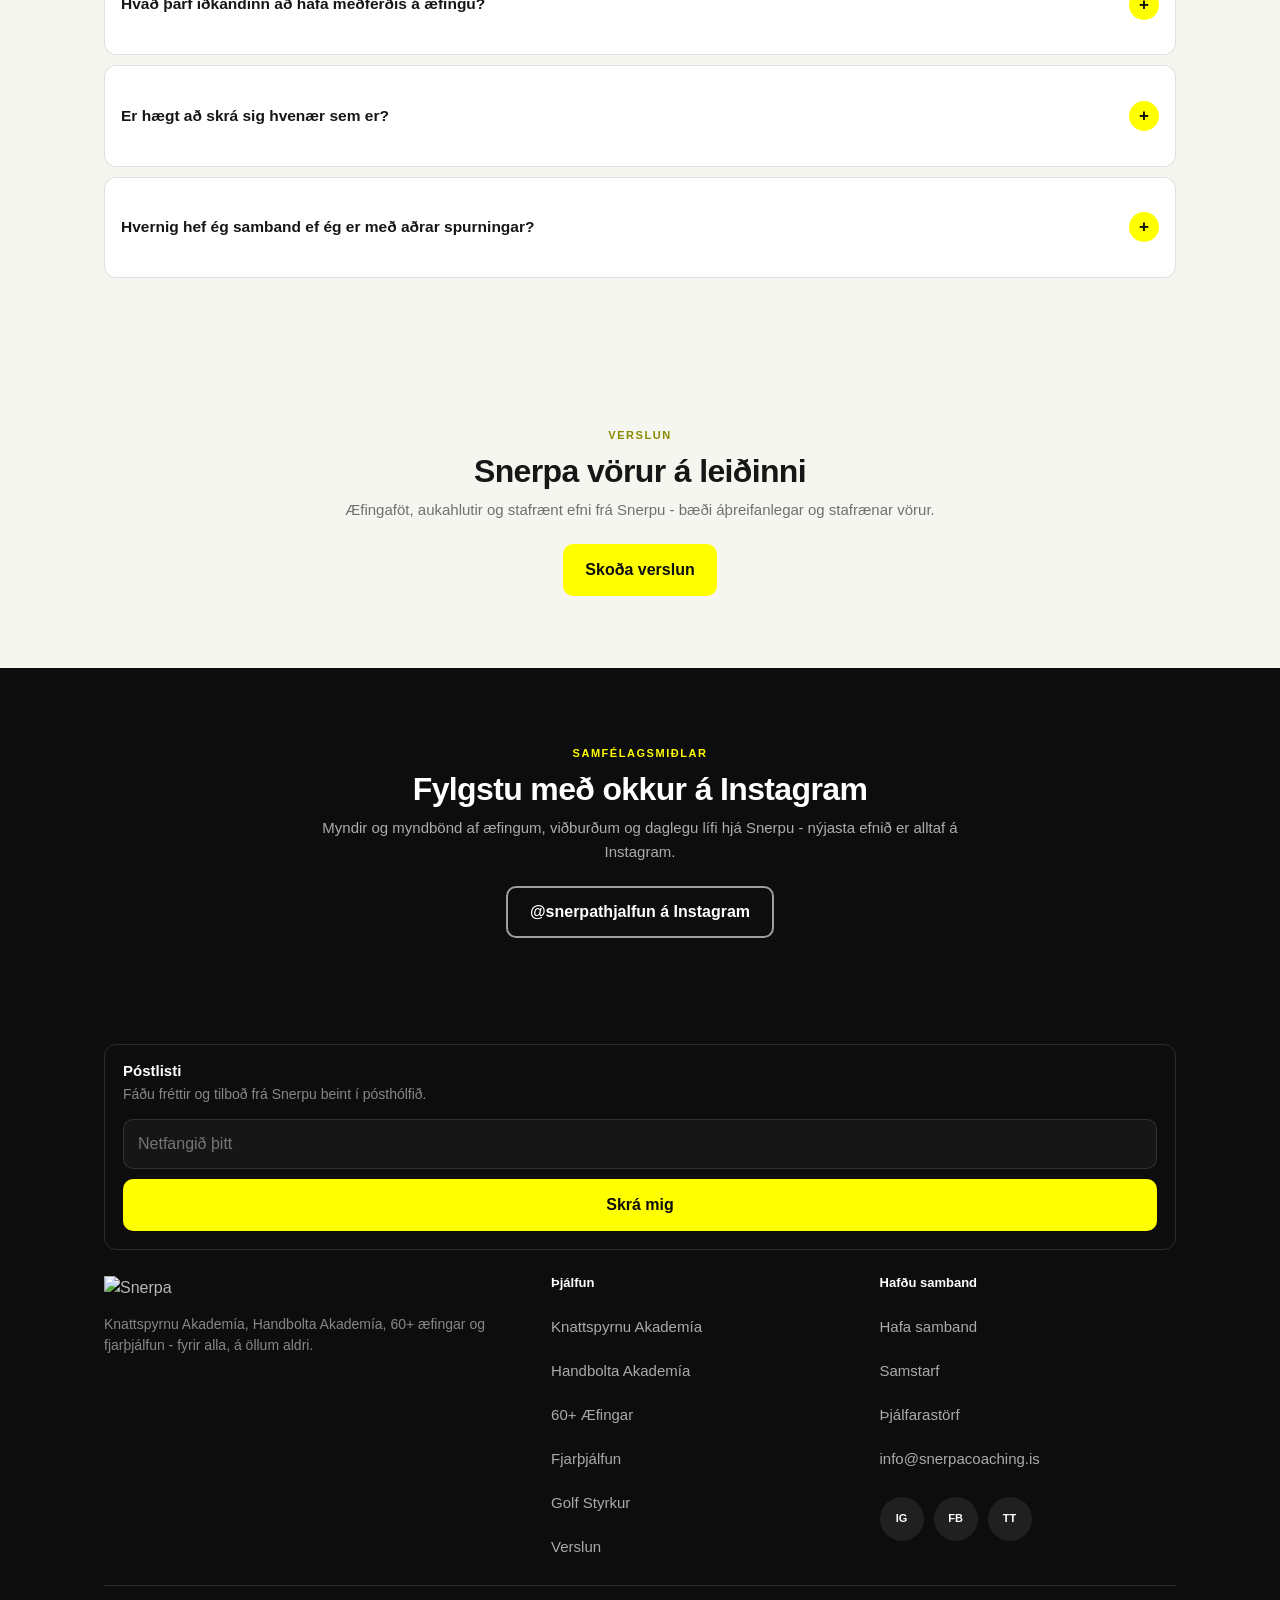
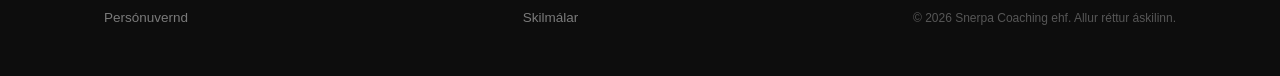
==== commit 62361962: "Ný sér síða 'Prófaðu frítt' (60+ og handbolti), stórir 'Prófaðu frítt' og 'Skrá strax' takkar efst á" ====
--- a/index.html
+++ b/index.html
@@ -84,6 +84,7 @@
       <a href="handbolti.html">- Handbolta Akademía</a>
       <a href="sextiu-plus.html">- 60+ Æfingar</a>
       <a href="fjarthjalfun.html">- Fjarþjálfun</a>
+      <a href="golf-styrkur.html">- Golf Styrkur</a>
     </div>
     <a href="#thjalfarar">Þjálfarar<span class="chevron">›</span></a>
     <a href="aefingaprogram.html">Æfingaprógram<span class="chevron">›</span></a>
@@ -108,6 +109,7 @@
       <a class="coming-soon-badge" href="thjalfun.html" style="text-decoration:none;font-size:15px;letter-spacing:.02em">Laus pláss í 60+ og Handbolta Akademíu →</a>
       <h1>Þjálfun fyrir <span class="accent">öll æviskeið</span></h1>
       <p class="lead">Snerpa þjálfar fólk á öllum aldri - iðkendur í fótbolta og handbolta, 60+ hópinn, og þau sem vilja æfa styrk heima.</p>
+      <div style="margin:0 0 18px"><a class="btn btn-available btn-xl" href="profa-fritt.html">Prófaðu frítt</a></div>
       <div class="btn-row">
         <a class="btn btn-primary" href="thjalfun.html">Okkar þjálfun</a>
         <a class="btn btn-outline-dark" href="hafa-samband.html">Hafa samband</a>
@@ -239,6 +241,25 @@
           </div>
         </article>
 
+        <article class="program-card">
+          <img src="assets/img/golf-styrkur-768.jpg"
+               srcset="assets/img/golf-styrkur-375.jpg 375w, assets/img/golf-styrkur-428.jpg 428w, assets/img/golf-styrkur-768.jpg 768w, assets/img/golf-styrkur-900.jpg 900w"
+               sizes="(min-width:768px) 50vw, 100vw" width="900" height="1200" alt="" loading="lazy">
+          <div class="program-card-body">
+            <h3>Golf Styrkur</h3>
+            <p>8 vikna golfstyrktarþjálfun í Golfstöðinni í Glæsibæ - aðeins 12 sæti.</p>
+            <ul class="fact-list">
+              <li>Þjálfari: Haukur Leifur Eiríksson</li>
+              <li>Lengri högg, betra jafnvægi, færri meiðsli</li>
+            </ul>
+            <a class="btn-link" href="golf-styrkur.html">Skoða nánar →</a>
+          </div>
+          <div class="program-card-footer">
+            <span class="program-card-price">84.000 kr / námskeið</span>
+            <a class="btn btn-available" href="golf-styrkur.html">Skráning hefst fljótlega</a>
+          </div>
+        </article>
+
       </div>
     </div>
   </section>
@@ -253,7 +274,7 @@
         <div class="reviews-track" id="coachesTrack" tabindex="0" aria-label="Þjálfarateymið - strjúktu eða notaðu örvatakkana">
           <div class="coach-card"><div class="coach-avatar">MH</div><h3>Mirza Hasecic</h3><div class="coach-role">Stofnandi Snerpu</div><div class="coach-spec">Rekstur/skipulag</div></div>
           <div class="coach-card"><div class="coach-avatar">HL</div><h3>Haukur Leifur Eiríksson</h3><div class="coach-role">Þjálfari · Stofnandi</div><div class="coach-spec">60+ Æfingar &amp; Fjarþjálfun</div></div>
-          <div class="coach-card"><div class="coach-avatar">GM</div><h3>Gísli Martin Sigurðsson</h3><div class="coach-role">Þjálfari · Stofnandi</div><div class="coach-spec">60+ Æfingar</div></div>
+          <div class="coach-card"><img class="coach-avatar" src="assets/img/coach-gisli-martin-avatar.jpg" alt="Gísli Martin Sigurðsson"><h3>Gísli Martin Sigurðsson</h3><div class="coach-role">Þjálfari · Stofnandi</div><div class="coach-spec">60+ Æfingar</div></div>
           <div class="coach-card"><div class="coach-avatar">NH</div><h3>Nihad Hasecic (Cober)</h3><div class="coach-role">Þjálfari</div><div class="coach-spec">Knattspyrnu Akademía</div><div class="coach-spec">UEFA A gráða</div></div>
           <div class="coach-card"><div class="coach-avatar">MJ</div><h3>Milan Stefan Jankovic (Janko)</h3><div class="coach-role">Þjálfari</div><div class="coach-spec">Knattspyrnu Akademía</div><div class="coach-spec">UEFA A gráða</div></div>
           <div class="coach-card"><div class="coach-avatar">GR</div><h3>Gísli Rúnar Jóhannsson</h3><div class="coach-role">Þjálfari</div><div class="coach-spec">Handbolta Akademía</div></div>
@@ -486,6 +507,7 @@
           <li><a href="handbolti.html">Handbolta Akademía</a></li>
           <li><a href="sextiu-plus.html">60+ Æfingar</a></li>
           <li><a href="fjarthjalfun.html">Fjarþjálfun</a></li>
+          <li><a href="golf-styrkur.html">Golf Styrkur</a></li>
           <li><a href="verslun.html">Verslun</a></li>
         </ul>
       </div>
--- a/assets/css/styles.css
+++ b/assets/css/styles.css
@@ -0,0 +1,625 @@
+/* ==========================================================================
+   Snerpa Þjálfun - shared stylesheet
+   Breakpoints: 375 (base) / 428 / 768 / 900 (nav swap) / 1200 (desktop)
+   ========================================================================== */
+
+@font-face {
+  font-family: "Manrope";
+  font-style: normal;
+  font-weight: 400;
+  font-display: swap;
+  src: url("../fonts/manrope-400.woff2") format("woff2");
+}
+@font-face {
+  font-family: "Manrope";
+  font-style: normal;
+  font-weight: 600;
+  font-display: swap;
+  src: url("../fonts/manrope-600.woff2") format("woff2");
+}
+@font-face {
+  font-family: "Manrope";
+  font-style: normal;
+  font-weight: 700;
+  font-display: swap;
+  src: url("../fonts/manrope-700.woff2") format("woff2");
+}
+@font-face {
+  font-family: "Manrope";
+  font-style: normal;
+  font-weight: 800;
+  font-display: swap;
+  src: url("../fonts/manrope-800.woff2") format("woff2");
+}
+
+:root {
+  --yellow: #FFFF00;
+  --yellow-dark: #E6E600;
+  --yellow-deep: #8A8A00;
+  --white: #ffffff;
+  --near-black: #161616;
+  --black: #0d0d0d;
+  --cream: #f6f6f1;
+  --off-white: #fafaf7;
+
+  --text-on-dark: rgba(255, 255, 255, .66);
+  --text-on-dark-strong: #ffffff;
+  --text-on-dark-faint: rgba(255, 255, 255, .5);
+  --text-on-light: rgba(0, 0, 0, .72);
+  --text-on-light-strong: #161616;
+  --text-on-light-faint: rgba(0, 0, 0, .55);
+  --border-on-light: rgba(0, 0, 0, .12);
+  --border-on-dark: rgba(255, 255, 255, .12);
+
+  --gray-100: #eeeeee;
+  --gray-300: #d4d4d4;
+  --gray-700: #4a4a4a;
+
+  --font: "Manrope", -apple-system, BlinkMacSystemFont, "Segoe UI", Roboto, Helvetica, Arial, sans-serif;
+  --mono: var(--font);
+
+  --container: 1200px;
+  --pad: 22px;
+  --radius: 12px;
+  --radius-lg: 14px;
+  --header-h: 64px;
+}
+
+@media (min-width: 428px) { :root { --pad: 26px; } }
+@media (min-width: 768px) { :root { --pad: 48px; } }
+@media (min-width: 1200px) { :root { --pad: 64px; } }
+
+* , *::before, *::after { box-sizing: border-box; }
+
+html { -webkit-text-size-adjust: 100%; }
+
+body {
+  margin: 0;
+  background: var(--white);
+  color: var(--text-on-light-strong);
+  font: 400 16px/1.5 var(--font);
+  overflow-x: hidden;
+}
+
+img, picture { max-width: 100%; display: block; }
+input, textarea, select, button { font-family: inherit; }
+a { color: var(--yellow-deep); text-decoration: none; }
+a:hover { color: var(--yellow-dark); }
+a:focus-visible, button:focus-visible, input:focus-visible, textarea:focus-visible, select:focus-visible {
+  outline: 3px solid var(--yellow);
+  outline-offset: 2px;
+}
+button { cursor: pointer; }
+
+.container {
+  max-width: var(--container);
+  margin: 0 auto;
+  padding-left: var(--pad);
+  padding-right: var(--pad);
+}
+
+.visually-hidden {
+  position: absolute; width: 1px; height: 1px; padding: 0; margin: -1px;
+  overflow: hidden; clip: rect(0,0,0,0); white-space: nowrap; border: 0;
+}
+
+.skip-link {
+  position: absolute; left: 12px; top: -60px; z-index: 200;
+  background: var(--yellow); color: var(--black); padding: 12px 18px;
+  border-radius: 8px; font-weight: 800; transition: top .15s ease;
+}
+.skip-link:focus { top: 12px; }
+
+/* ---------- Buttons ---------- */
+.btn {
+  display: inline-flex; align-items: center; justify-content: center;
+  min-height: 52px; padding: 0 22px; border-radius: 10px;
+  font: 800 16px/1 var(--font); border: 0; cursor: pointer; text-align: center;
+  transition: background-color .15s ease, color .15s ease, border-color .15s ease;
+}
+.btn-primary { background: var(--yellow); color: var(--black); }
+.btn-primary:hover { background: var(--yellow-dark); color: var(--black); }
+.btn-outline-dark { background: transparent; color: var(--white); border: 2px solid rgba(255,255,255,.6); }
+.btn-outline-dark:hover { background: rgba(255,255,255,.08); color: var(--white); }
+.btn-outline-light { background: transparent; color: var(--near-black); border: 2px solid var(--near-black); }
+.btn-outline-light:hover { background: var(--near-black); color: var(--yellow); }
+.btn-dark { background: var(--near-black); color: var(--yellow); }
+.btn-dark:hover { background: #222; }
+.btn-block { width: 100%; }
+.btn-xl { min-height: 64px; padding: 0 36px; font-size: 20px; border-radius: 12px; }
+.btn.is-selected { outline: 3px solid var(--yellow); outline-offset: 3px; }
+.btn-link { background: none; border: 0; padding: 0; min-height: 44px; color: var(--yellow-deep); font: 800 14px/1 var(--font); }
+.btn-soldout { background: #d64545; color: #fff; cursor: not-allowed; opacity: .9; }
+.btn-soldout:hover { background: #c23a3a; color: #fff; }
+.btn-soldout:disabled { background: #d64545; color: #fff; }
+.btn-available { background: #2e8b4f; color: #fff; }
+.btn-available:hover { background: #256e3f; color: #fff; }
+.btn-waitlist { background: #e8b923; color: var(--black); }
+.btn-waitlist:hover { background: #d1a61c; color: var(--black); }
+
+.btn-row { display: flex; flex-direction: column; gap: 12px; }
+@media (min-width: 560px) { .btn-row.btn-row-inline { flex-direction: row; } }
+
+/* ---------- Coming-soon badge ---------- */
+.coming-soon-badge {
+  display: inline-block; margin: 0 0 14px; padding: 10px 20px; border-radius: 999px;
+  background: var(--yellow); color: var(--black); font: 800 22px/1 var(--font);
+  letter-spacing: .04em; text-transform: uppercase;
+}
+
+/* ---------- Header / nav ---------- */
+.site-header {
+  position: sticky; top: 0; z-index: 100;
+  background: rgba(13,13,13,.96);
+  backdrop-filter: blur(8px);
+  border-bottom: 1px solid var(--border-on-dark);
+}
+.nav {
+  display: flex; align-items: center; justify-content: space-between;
+  height: var(--header-h);
+  max-width: var(--container); margin: 0 auto; padding: 0 var(--pad);
+}
+.nav-logo img { height: 24px; width: auto; }
+.nav-links { display: none; }
+.nav-cta{
+  display:none;align-items:center;padding:11px 22px;border-radius:999px;
+  border:2px solid rgba(255,255,255,.5);color:var(--white);font-weight:700;font-size:14px;
+  transition:border-color .15s ease,background .15s ease;
+}
+.nav-cta:hover{border-color:var(--white);background:rgba(255,255,255,.08);}
+.nav-cta:focus-visible{outline:none;border-color:var(--yellow);color:var(--yellow);}
+
+.menu-toggle {
+  width: 48px; height: 48px; margin-right: -8px;
+  display: flex; flex-direction: column; align-items: center; justify-content: center; gap: 5px;
+  background: none; border: 0;
+}
+.menu-toggle span { display: block; width: 22px; height: 2px; background: var(--white); border-radius: 2px; transition: transform .2s ease, opacity .2s ease; }
+.menu-toggle[aria-expanded="true"] span:nth-child(1) { transform: translateY(7px) rotate(45deg); }
+.menu-toggle[aria-expanded="true"] span:nth-child(2) { opacity: 0; }
+.menu-toggle[aria-expanded="true"] span:nth-child(3) { transform: translateY(-7px) rotate(-45deg); }
+
+.mobile-menu {
+  position: fixed; inset: var(--header-h) 0 0 0; z-index: 90;
+  background: var(--black);
+  display: flex; flex-direction: column;
+  overflow-y: auto;
+}
+.mobile-menu[hidden] { display: none; }
+.mobile-menu-links { flex: 1; padding: 14px var(--pad) 24px; }
+.mobile-menu-links a {
+  width: 100%; min-height: 58px; display: flex; align-items: center; justify-content: space-between;
+  color: var(--white); border-bottom: 1px solid var(--border-on-dark);
+  font: 800 22px/1.2 var(--font); letter-spacing: -.02em; padding: 0;
+}
+.mobile-menu-links a.is-current { color: var(--yellow); }
+.mobile-menu-links a .chevron { color: rgba(255,255,255,.3); font-weight: 400; font-size: 20px; }
+.mobile-sublinks { padding: 14px 0 0; display: flex; flex-direction: column; }
+.mobile-sublinks a {
+  min-height: 46px; display: flex; align-items: center; border: 0;
+  font: 600 15px/1 var(--font); color: rgba(255,255,255,.55);
+}
+.mobile-sublinks a.is-current { color: var(--yellow); }
+.mobile-menu-cta { flex: none; padding: 16px var(--pad) 30px; display: flex; flex-direction: column; gap: 10px; border-top: 1px solid var(--border-on-dark); }
+
+@media(min-width:900px){
+  .menu-toggle, .mobile-menu { display: none; }
+  .nav-cta{display:inline-flex;}
+  .nav-links { display: flex; align-items: center; }
+  .nav-links a { color: var(--white); font: 600 15px/1 var(--font); position: relative; }
+  .nav-links a:hover, .nav-links a.is-current { color: var(--yellow); }
+  .nav-links ul{
+    display: flex; align-items: center; list-style: none; margin: 0;
+    gap:4px;background:rgba(255,255,255,.07);
+    border:1px solid rgba(255,255,255,.12);border-radius:999px;padding:6px;
+  }
+  .nav-links ul > li > a{display:block;padding:9px 16px;border-radius:999px;transition:background .15s ease,color .15s ease;}
+  .nav-links ul > li > a:hover{background:rgba(255,255,255,.08);color:var(--yellow);}
+  .nav-links ul > li > a.is-current{background:var(--yellow);color:var(--black);font-weight:700;}
+  .nav-links ul > li > a.is-current:hover{background:var(--yellow-dark);color:var(--black);}
+  .nav-links li.nav-mobile-only{display:none;}
+
+  /* Hafa samband - dropdown (Fyrirtækjasamstarf / Þjálfarastarf) */
+  .nav-dropdown{position:relative;}
+  .nav-dropdown-toggle{display:flex;align-items:center;gap:5px;background:none;border:0;cursor:pointer;color:var(--white);font:600 15px/1 var(--font);padding:9px 16px;border-radius:999px;transition:background .15s ease,color .15s ease;}
+  .nav-dropdown-toggle .nav-caret{font-size:10px;transition:transform .15s ease;}
+  .nav-dropdown:hover .nav-dropdown-toggle,
+  .nav-dropdown:focus-within .nav-dropdown-toggle,
+  .nav-dropdown.is-open .nav-dropdown-toggle{background:rgba(255,255,255,.08);color:var(--yellow);}
+  .nav-dropdown:hover .nav-caret,
+  .nav-dropdown:focus-within .nav-caret,
+  .nav-dropdown.is-open .nav-caret{transform:rotate(180deg);}
+  .nav-dropdown-toggle.is-current{background:var(--yellow);color:var(--black);font-weight:700;}
+  .nav-dropdown-menu{position:absolute;top:100%;left:50%;transform:translateX(-50%);padding-top:10px;opacity:0;visibility:hidden;transition:opacity .15s ease,visibility .15s ease;z-index:20;}
+  .nav-dropdown:hover .nav-dropdown-menu,
+  .nav-dropdown:focus-within .nav-dropdown-menu,
+  .nav-dropdown.is-open .nav-dropdown-menu{opacity:1;visibility:visible;}
+  .nav-dropdown-menu-inner{min-width:222px;background:var(--near-black);border:1px solid rgba(255,255,255,.14);border-radius:14px;padding:6px;box-shadow:0 12px 28px rgba(0,0,0,.35);display:flex;flex-direction:column;gap:2px;}
+  .nav-dropdown-menu-inner a{display:block;padding:10px 14px;border-radius:9px;color:var(--white);font:600 14px/1.3 var(--font);white-space:nowrap;}
+  .nav-dropdown-menu-inner a:hover,.nav-dropdown-menu-inner a:focus-visible{background:rgba(255,255,0,.12);color:var(--yellow);}
+  .nav-dropdown-menu-inner a.is-current{color:var(--yellow);}
+}
+
+/* ---------- Hero ---------- */
+.hero {
+  padding: 44px 0 48px;
+  background: radial-gradient(120% 80% at 80% 0%, rgba(255,255,0,.16) 0%, rgba(13,13,13,0) 60%),
+              linear-gradient(180deg, var(--near-black) 0%, var(--black) 100%);
+  color: var(--white);
+}
+.hero .mark { height: 60px; width: auto; margin-bottom: 22px; }
+.hero h1 {
+  margin: 0 0 14px; font: 800 clamp(30px, 8vw, 52px)/1.06 var(--font); letter-spacing: -.03em;
+}
+.hero h1 .accent { color: var(--yellow); }
+.hero p.lead { margin: 0 0 26px; font: 400 16px/1.55 var(--font); color: var(--text-on-dark); max-width: 640px; }
+.hero .eyebrow { display: block; font: 700 11px/1 var(--mono); letter-spacing: .14em; color: var(--yellow); margin-bottom: 10px; }
+.hero .back-link { display: inline-flex; min-height: 44px; align-items: center; margin: 0 0 6px -4px; padding: 0 4px; background: none; border: 0; color: var(--yellow); font: 700 13.5px/1 var(--font); }
+
+.hero.hero-center { text-align: center; padding-top: 64px; padding-bottom: 72px; }
+.hero.hero-center .container { display: flex; flex-direction: column; align-items: center; }
+.hero.hero-center .mark { margin-left: auto; margin-right: auto; }
+.hero.hero-center .lead { margin-left: auto; margin-right: auto; }
+.hero.hero-center .btn-row { align-items: center; }
+@media (min-width: 560px) {
+  .hero.hero-center .btn-row { flex-direction: row; justify-content: center; }
+}
+@media (min-width: 768px) {
+  .hero.hero-center { padding: 96px 0 104px; }
+}
+
+@media (min-width: 768px) {
+  .hero { padding: 88px 0 96px; text-align: left; }
+  .hero .mark { height: 88px; }
+}
+
+/* ---------- Program banner image ---------- */
+.program-banner { width: 100%; height: 210px; object-fit: cover; }
+@media (min-width: 768px) { .program-banner { height: 320px; } }
+
+/* ---------- Sections ---------- */
+.section { padding: 40px 0 44px; }
+.section.bg-white { background: var(--white); color: var(--text-on-light-strong); }
+.section.bg-cream { background: var(--cream); color: var(--text-on-light-strong); }
+.section.bg-dark { background: var(--black); color: var(--white); }
+.section .eyebrow { display: inline-block; font: 700 11px/1 var(--mono); letter-spacing: .14em; color: var(--yellow-deep); margin-bottom: 12px; }
+.section.bg-dark .eyebrow { color: var(--yellow); }
+.section h2 { margin: 0 0 8px; font: 800 clamp(24px,5vw,32px)/1.15 var(--font); letter-spacing: -.02em; }
+.section .section-lead { margin: 0 0 22px; font: 400 15px/1.6 var(--font); color: var(--text-on-light-faint); max-width: 640px; }
+.section.bg-dark .section-lead { color: var(--text-on-dark); }
+.section.text-center { text-align: center; }
+.section.text-center .section-lead { margin-left: auto; margin-right: auto; }
+
+@media (min-width: 768px) {
+  .section { padding: 72px 0; }
+}
+
+/* ---------- Timeline ---------- */
+.timeline { display: flex; flex-direction: column; border-left: 2px solid rgba(255,255,0,.25); padding-left: 18px; }
+.timeline-item { position: relative; padding: 0 0 24px; }
+.timeline-item::before { content: ""; position: absolute; left: -27px; top: 0; width: 16px; height: 16px; border-radius: 50%; background: var(--yellow); }
+.timeline-year { font: 800 13px/1 var(--mono); color: var(--yellow); margin-bottom: 7px; }
+.timeline-item h3 { margin: 0 0 4px; font: 700 16px/1.25 var(--font); }
+.timeline-item p { margin: 0; font: 400 14px/1.5 var(--font); color: var(--text-on-dark); }
+
+@media (min-width: 768px) {
+  .timeline { flex-direction: row; border-left: 0; border-top: 2px solid rgba(255,255,0,.25); padding-left: 0; padding-top: 24px; gap: 24px; }
+  .timeline-item { flex: 1; padding: 0; }
+  .timeline-item::before { left: 0; top: -33px; }
+}
+
+/* ---------- Program / shop cards ---------- */
+.card-grid { display: flex; flex-direction: column; gap: 18px; }
+@media (min-width: 768px) { .card-grid { display: grid; grid-template-columns: 1fr 1fr; gap: 22px; } }
+
+.program-card { display: flex; flex-direction: column; border: 1px solid var(--border-on-light); border-radius: var(--radius-lg); overflow: hidden; background: var(--white); }
+.program-card img { width: 100%; height: 170px; object-fit: cover; object-position: center 41%; flex: none; }
+.program-card img[src*="fjarthjalfun"] { object-position: center 44%; }
+.program-card-body { padding: 18px; flex: 1 1 auto; }
+.program-card h3 { margin: 0 0 8px; font: 800 21px/1.2 var(--font); }
+.program-card p { margin: 0 0 14px; font: 400 15px/1.55 var(--font); color: var(--text-on-light-faint); }
+.fact-list { display: flex; flex-direction: column; gap: 7px; margin: 0 0 16px; padding: 0; list-style: none; }
+.fact-list li { display: flex; gap: 10px; align-items: flex-start; font: 400 14px/1.45 var(--font); color: var(--text-on-light-faint); }
+.fact-list li::before { content: ""; flex: none; width: 8px; height: 8px; margin-top: 6px; background: var(--yellow); transform: skewX(-10deg); }
+.program-card-footer {
+  display: flex; align-items: center; justify-content: space-between; gap: 12px;
+  padding: 14px 18px; border-top: 1px solid var(--border-on-light); background: #fafaf5;
+}
+.program-card-price { font: 800 17px/1 var(--font); }
+
+/* ---------- Coach carousel (shares .reviews/.reviews-track markup) ---------- */
+.coach-card {
+  flex: 0 0 190px; scroll-snap-align: start; text-align: center;
+  background: var(--white); border: 1px solid var(--border-on-light); border-radius: var(--radius-lg);
+  padding: 20px 12px;
+}
+.coach-avatar {
+  width: 72px; height: 72px; margin: 0 auto 12px; border-radius: 50%;
+  background: var(--near-black); color: var(--yellow); font: 800 22px/72px var(--font);
+  object-fit: cover;
+}
+.coach-card h3 { margin: 0 0 5px; font: 700 14px/1.3 var(--font); }
+.coach-role { font: 600 12px/1.3 var(--font); color: var(--text-on-light-faint); }
+.coach-spec { margin-top: 6px; font: 700 11px/1 var(--mono); color: var(--yellow-deep); }
+
+/* ---------- Reviews / umsagnir carousel ---------- */
+.reviews-summary{
+  display:flex;align-items:center;gap:10px;flex-wrap:wrap;
+  justify-content:center;margin:-6px 0 26px;font-size:14px;color:var(--gray-700);
+}
+.reviews-summary .stars{color:var(--yellow-deep);letter-spacing:2px;font-size:16px;}
+.reviews-summary strong{color:var(--black);}
+.reviews{position:relative;}
+.reviews-track{
+  display:flex;gap:20px;overflow-x:auto;scroll-snap-type:x mandatory;
+  padding:4px 2px 8px;scrollbar-width:none;-ms-overflow-style:none;
+}
+.reviews-track::-webkit-scrollbar{display:none;}
+.review-card{
+  flex:0 0 320px;scroll-snap-align:start;
+  background:var(--white);border:1px solid var(--gray-100);border-radius:var(--radius);
+  padding:26px 24px;display:flex;flex-direction:column;gap:12px;min-height:210px;
+}
+@media(max-width:520px){.review-card{flex-basis:82%;}}
+.review-stars{color:var(--yellow-deep);letter-spacing:2px;font-size:15px;line-height:1;}
+.review-card blockquote{margin:0;font-size:16px;line-height:1.55;color:var(--black);font-weight:600;}
+.review-name{margin-top:auto;font-size:13px;font-weight:600;color:var(--gray-700);}
+.reviews-controls{display:flex;align-items:center;justify-content:space-between;gap:20px;margin-top:20px;}
+.reviews-dots{display:flex;gap:8px;flex-wrap:wrap;}
+.reviews-dot{
+  width:8px;height:8px;padding:0;border:none;border-radius:999px;
+  background:var(--gray-300);cursor:pointer;transition:background .15s ease,width .15s ease;
+}
+.reviews-dot.is-active{background:var(--yellow-deep);width:24px;}
+.reviews-dot:focus-visible{outline:2px solid var(--yellow-deep);outline-offset:2px;}
+.reviews-arrows{display:flex;gap:10px;}
+.reviews-arrow{
+  width:46px;height:46px;border-radius:50%;border:2px solid var(--black);
+  background:none;color:var(--black);cursor:pointer;
+  display:flex;align-items:center;justify-content:center;
+  font-size:18px;font-weight:800;line-height:1;
+  transition:background .15s ease,color .15s ease,opacity .15s ease;
+}
+.reviews-arrow:hover{background:var(--black);color:var(--white);}
+.reviews-arrow:disabled{opacity:.25;cursor:default;background:none;color:var(--black);}
+.reviews-arrow:focus-visible{outline:2px solid var(--yellow-deep);outline-offset:2px;}
+
+/* ---------- Accordion (FAQ / legal) ---------- */
+.accordion { display: flex; flex-direction: column; gap: 10px; }
+.accordion-item { background: var(--white); border: 1px solid var(--border-on-light); border-radius: var(--radius); overflow: hidden; }
+.accordion-trigger {
+  width: 100%; min-height: 62px; display: flex; align-items: center; justify-content: space-between; gap: 14px;
+  padding: 14px 16px; background: none; border: 0; text-align: left; font: 700 15.5px/1.35 var(--font); color: var(--text-on-light-strong);
+}
+.accordion-sign {
+  flex: none; width: 30px; height: 30px; border-radius: 50%; background: var(--yellow); color: var(--black);
+  font: 800 17px/30px var(--font); text-align: center;
+}
+.accordion-panel { padding: 0 16px 18px; font: 400 15px/1.6 var(--font); color: var(--text-on-light-faint); }
+.accordion-panel[hidden] { display: none; }
+.accordion-panel p { margin: 0 0 10px; }
+.accordion-panel p:last-child { margin-bottom: 0; }
+
+/* ---------- Info list ---------- */
+.info-list { border: 1px solid var(--border-on-light); border-radius: var(--radius); overflow: hidden; margin-bottom: 22px; }
+.info-list-row { padding: 14px 16px; border-bottom: 1px solid var(--border-on-light); }
+.info-list-row:last-child { border-bottom: 0; }
+.info-list-label { font: 700 11px/1 var(--mono); letter-spacing: .1em; color: var(--yellow-deep); margin-bottom: 6px; }
+.info-list-value { font: 400 15px/1.5 var(--font); color: var(--text-on-light); }
+.info-list-value a { color: var(--yellow-deep); font-weight: 700; }
+
+@media (min-width: 768px) {
+  .info-list { display: grid; grid-template-columns: 1fr 1fr; }
+  .info-list-row:nth-last-child(2) { border-bottom: 0; }
+}
+
+/* ---------- Price block ---------- */
+.price-block { padding: 22px; border-radius: var(--radius-lg); background: var(--near-black); color: var(--white); margin-bottom: 22px; }
+.price-block .label { font: 700 11px/1 var(--mono); letter-spacing: .14em; color: var(--yellow); margin-bottom: 10px; }
+.price-block .amount { font: 800 32px/1 var(--font); }
+.price-block .amount .unit { font-size: 15px; font-weight: 500; color: rgba(255,255,255,.55); }
+.price-block .note { margin: 12px 0 0; font: 400 13.5px/1.55 var(--font); color: var(--text-on-dark-faint); }
+
+.capacity-block { margin: 0 0 22px; }
+.capacity-row { margin-bottom: 16px; }
+.capacity-row:last-child { margin-bottom: 0; }
+.capacity-row-top { display: flex; align-items: baseline; justify-content: space-between; gap: 10px; margin-bottom: 6px; }
+.capacity-label { font: 700 13.5px/1.3 var(--font); color: var(--text-on-light-strong); }
+.capacity-count { flex: none; font: 700 12px/1 var(--mono); color: var(--text-on-light-faint); }
+.capacity-bar { height: 10px; border-radius: 999px; background: rgba(0,0,0,.08); overflow: hidden; }
+.capacity-fill { height: 100%; border-radius: 999px; background: var(--yellow); }
+
+/* ---------- Bullets ---------- */
+.bullet-list { display: flex; flex-direction: column; gap: 11px; margin: 0 0 20px; padding: 0; list-style: none; }
+.bullet-list li { display: flex; gap: 12px; align-items: flex-start; font: 400 15.5px/1.5 var(--font); color: var(--text-on-light); }
+.bullet-list li::before { content: ""; flex: none; width: 10px; height: 10px; margin-top: 7px; background: var(--yellow); transform: skewX(-10deg); }
+
+.quote { margin: 18px 0; padding-left: 16px; border-left: 3px solid var(--yellow); font: italic 400 16px/1.5 var(--font); color: var(--text-on-light-faint); }
+.highlight { margin: 0 0 18px; font: 700 15.5px/1.55 var(--font); color: var(--yellow-deep); }
+.fine-print { margin: 20px 0 0; font: 400 13.5px/1.55 var(--font); color: rgba(0,0,0,.45); }
+
+/* ---------- Training calendar ---------- */
+.calendar-grid { display: grid; grid-template-columns: 1fr; gap: 14px; margin: 0 0 20px; }
+@media (min-width: 620px) { .calendar-grid { grid-template-columns: 1fr 1fr; } }
+@media (min-width: 940px) { .calendar-grid { grid-template-columns: 1fr 1fr 1fr; } }
+.calendar-month { border: 1px solid var(--border-on-light); border-radius: var(--radius); overflow: hidden; background: var(--white); }
+.calendar-month h3 { margin: 0; padding: 12px 16px; background: var(--near-black); color: var(--yellow); font: 800 12px/1 var(--mono); letter-spacing: .08em; }
+.calendar-month ul { list-style: none; margin: 0; padding: 4px 0; }
+.calendar-month li { display: flex; justify-content: space-between; align-items: center; gap: 10px; padding: 9px 16px; font: 700 14.5px/1.3 var(--font); color: var(--text-on-light); border-bottom: 1px solid var(--border-on-light); }
+.calendar-month li:last-child { border-bottom: 0; }
+.calendar-month li .status { font: 700 11px/1 var(--mono); letter-spacing: .06em; color: #2e8b4f; text-align: right; }
+.calendar-month li.is-off .status { color: #d64545; }
+.calendar-month li.is-off .status small { display: block; margin-top: 2px; font: 400 10px/1.2 var(--font); letter-spacing: 0; color: var(--text-on-light-faint); }
+.calendar-summary { text-align: center; font: 700 14px/1.4 var(--font); color: var(--text-on-light-faint); margin: 0 0 30px; }
+
+.cal-widget { max-width: 400px; margin: 0 auto 20px; border: 1px solid var(--border-on-light); border-radius: var(--radius-lg); overflow: hidden; background: var(--white); }
+.cal-header { display: flex; align-items: center; justify-content: space-between; padding: 14px 16px; background: var(--near-black); }
+.cal-header h3 { margin: 0; font: 800 15px/1 var(--font); color: var(--white); text-transform: uppercase; letter-spacing: .03em; }
+.cal-nav { flex: none; width: 34px; height: 34px; border-radius: 50%; border: 0; background: rgba(255,255,255,.1); color: var(--white); font-size: 15px; cursor: pointer; display: flex; align-items: center; justify-content: center; transition: background .15s ease, color .15s ease; }
+.cal-nav:hover:not(:disabled) { background: rgba(255,255,0,.2); color: var(--yellow); }
+.cal-nav:disabled { opacity: .3; cursor: not-allowed; }
+.cal-weekdays { display: grid; grid-template-columns: repeat(7,1fr); padding: 12px 10px 0; }
+.cal-weekdays span { text-align: center; font: 700 10.5px/1 var(--mono); color: var(--text-on-light-faint); letter-spacing: .03em; }
+.cal-grid { display: grid; grid-template-columns: repeat(7,1fr); gap: 4px; padding: 8px 10px 12px; }
+.cal-day { aspect-ratio: 1; display: flex; align-items: center; justify-content: center; border-radius: 8px; font: 700 13px/1 var(--font); color: var(--text-on-light-faint); position: relative; }
+.cal-day.is-empty { visibility: hidden; }
+.cal-day.is-training { background: rgba(46,139,79,.12); color: var(--text-on-light-strong); }
+.cal-day.is-training::after { content: ""; position: absolute; bottom: 4px; width: 5px; height: 5px; border-radius: 50%; background: #2e8b4f; }
+.cal-day.is-sat { background: rgba(59,107,214,.1); color: var(--text-on-light-strong); }
+.cal-day.is-sat::after { content: ""; position: absolute; bottom: 4px; width: 5px; height: 5px; border-radius: 50%; background: #3b6bd6; }
+.cal-day.is-week { background: rgba(217,119,6,.1); color: var(--text-on-light-strong); }
+.cal-day.is-week::after { content: ""; position: absolute; bottom: 4px; width: 5px; height: 5px; border-radius: 50%; background: #d97706; }
+.cal-day.is-off { background: rgba(214,69,69,.1); color: var(--text-on-light-strong); }
+.cal-day.is-off::after { content: ""; position: absolute; bottom: 4px; width: 5px; height: 5px; border-radius: 50%; background: #d64545; }
+.cal-legend { display: flex; flex-wrap: wrap; gap: 12px 18px; justify-content: center; padding: 2px 16px 16px; border-top: 1px solid var(--border-on-light); margin-top: 4px; padding-top: 12px; }
+.cal-legend-item { display: flex; align-items: center; gap: 6px; font: 600 12px/1.3 var(--font); color: var(--text-on-light-faint); }
+.cal-legend .dot { flex: none; display: inline-block; width: 8px; height: 8px; border-radius: 50%; }
+.dot-training, .dot-sun { background: #2e8b4f; }
+.dot-sat { background: #3b6bd6; }
+.dot-week { background: #d97706; }
+.dot-off { background: #d64545; }
+
+/* ---------- Quick-select pill strip ---------- */
+.pill-strip { display: flex; gap: 8px; overflow-x: auto; padding: 4px var(--pad) 6px; margin: 0 calc(var(--pad) * -1); }
+.pill {
+  flex: none; min-height: 44px; display: inline-flex; align-items: center; padding: 0 16px;
+  background: rgba(255,255,255,.08); color: var(--white); border: 0; border-radius: 22px;
+  font: 700 14px/1 var(--font);
+}
+.pill:hover, .pill.is-current { background: var(--yellow); color: var(--black); }
+
+/* ---------- Forms ---------- */
+.form-field { display: flex; flex-direction: column; gap: 8px; margin-bottom: 18px; }
+.form-field label { font: 700 13px/1.35 var(--font); }
+.form-field .hint { font-weight: 400; color: var(--text-on-light-faint); }
+.form-field input, .form-field select {
+  height: 52px; padding: 0 14px; border: 1px solid rgba(0,0,0,.18); border-radius: 10px;
+  font-size: 16px; background: var(--off-white);
+}
+.form-field textarea {
+  padding: 14px; border: 1px solid rgba(0,0,0,.18); border-radius: 10px;
+  font-size: 16px; background: var(--off-white); resize: vertical; min-height: 120px;
+}
+.form-field input:focus, .form-field select:focus, .form-field textarea:focus {
+  border-color: var(--yellow-deep); outline: none;
+  box-shadow: 0 0 0 3px rgba(138,138,0,.18);
+}
+.form-field.on-dark input, .form-field.on-dark textarea, .form-field.on-dark select {
+  background: var(--near-black); color: var(--white); border-color: var(--border-on-dark);
+}
+.form-field.on-dark input:focus, .form-field.on-dark textarea:focus { border-color: var(--yellow); }
+.form-note { margin: 0 0 26px; font: 400 14.5px/1.6 var(--font); color: var(--text-on-light-faint); }
+.form-status { margin: 14px 0 0; padding: 12px 14px; border-radius: var(--radius); font: 600 14.5px/1.5 var(--font); }
+.form-status.is-success { background: rgba(138,138,0,.1); color: var(--yellow-deep); }
+.form-status.is-error { background: rgba(214,69,69,.1); color: #d64545; }
+.newsletter-form .form-status { margin-top: 10px; }
+
+/* ---------- Wizard (Fjarþjálfun) ---------- */
+.wizard-nav { display: flex; gap: 8px; margin-bottom: 24px; }
+.wizard-nav-step {
+  flex: 1; padding: 9px 6px; border-radius: 8px; text-align: center;
+  background: var(--white); color: rgba(0,0,0,.45); font: 700 11.5px/1.2 var(--font);
+  border: 1px solid var(--border-on-light);
+}
+.wizard-nav-step.is-active { background: var(--near-black); color: var(--yellow); border-color: var(--near-black); }
+.wizard-nav-step.is-done { color: var(--yellow-deep); }
+
+.wizard-step[hidden] { display: none; }
+.pick-list { display: flex; flex-direction: column; gap: 12px; margin-bottom: 22px; }
+.pick-card {
+  text-align: left; padding: 18px; border-radius: var(--radius-lg); background: var(--white);
+  border: 2px solid var(--border-on-light); width: 100%;
+}
+.pick-card.is-selected { border-color: var(--yellow); }
+.pick-card h4 { margin: 0 0 6px; font: 800 17px/1.2 var(--font); color: var(--text-on-light-strong); }
+.pick-card p { margin: 0; font: 400 14px/1.5 var(--font); color: var(--text-on-light-faint); }
+.pick-card .price-tbd { font: 700 12px/1 var(--mono); color: var(--yellow-deep); margin-bottom: 10px; display: block; }
+
+.wizard-summary { padding: 14px 16px; border-radius: 10px; background: var(--near-black); color: var(--white); margin-bottom: 18px; font: 600 14px/1.5 var(--font); }
+.wizard-actions { display: flex; gap: 10px; margin-top: 20px; }
+.wizard-actions .btn { flex: 1; }
+.btn-primary[disabled], .btn-primary:disabled { background: rgba(0,0,0,.12); color: rgba(0,0,0,.35); cursor: not-allowed; }
+
+/* ---------- Shop placeholders ---------- */
+.shop-card {
+  display: flex; align-items: center; gap: 16px; padding: 18px; border: 1px dashed rgba(0,0,0,.2);
+  border-radius: var(--radius-lg); background: var(--white);
+}
+.shop-card-tag {
+  flex: none; width: 52px; height: 52px; border-radius: 10px; background: var(--cream);
+  display: flex; align-items: center; justify-content: center; font: 400 11px/1 var(--mono); color: var(--yellow-deep);
+  text-align: center; padding: 4px;
+}
+.shop-card h4 { margin: 0 0 4px; font: 700 16px/1.2 var(--font); }
+.shop-card p { margin: 0; font: 400 14px/1.45 var(--font); color: rgba(0,0,0,.5); }
+.shop-cards { display: flex; flex-direction: column; gap: 12px; }
+@media (min-width: 768px) { .shop-cards { display: grid; grid-template-columns: 1fr 1fr; } }
+
+/* ---------- Contact info block ---------- */
+.contact-info-list { border: 1px solid var(--border-on-light); border-radius: var(--radius); overflow: hidden; margin-bottom: 16px; }
+.contact-info-row { padding: 12px 16px; border-bottom: 1px solid var(--border-on-light); }
+.contact-info-row:last-child { border-bottom: 0; padding-bottom: 8px; }
+.social-row { display: flex; gap: 10px; padding-bottom: 8px; }
+.social-row a {
+  flex: 1; min-height: 44px; display: flex; align-items: center; justify-content: center;
+  border: 1px solid var(--border-on-light); border-radius: 8px; font: 700 13px/1 var(--font); color: var(--text-on-light-strong);
+}
+
+/* ---------- Sticky bottom CTA ---------- */
+.sticky-cta {
+  position: sticky; bottom: 0; z-index: 50;
+  padding: 12px var(--pad) calc(env(safe-area-inset-bottom, 0px) + 14px);
+  background: rgba(22,22,22,.97); border-top: 1px solid var(--border-on-dark);
+}
+.sticky-cta .btn { width: 100%; }
+@media (min-width: 900px) { .sticky-cta { display: none; } }
+
+/* ---------- Legal disclaimer box ---------- */
+.legal-disclaimer {
+  padding: 16px; border-radius: var(--radius); background: var(--cream);
+  border: 1px dashed rgba(0,0,0,.2); font: 400 13.5px/1.55 var(--font); color: var(--text-on-light-faint);
+}
+.legal-date { margin: 0 0 18px; font: 700 12px/1 var(--mono); color: var(--yellow-deep); }
+
+/* ---------- Newsletter box ---------- */
+.newsletter-box { padding: 18px; border: 1px solid var(--border-on-dark); border-radius: var(--radius); margin-bottom: 26px; }
+.newsletter-box h4 { margin: 0 0 6px; font: 700 15px/1 var(--font); color: var(--white); }
+.newsletter-box p { margin: 0 0 14px; font: 400 14px/1.5 var(--font); color: var(--text-on-dark-faint); }
+.newsletter-form { display: flex; flex-direction: column; gap: 10px; }
+.newsletter-form input {
+  width: 100%; height: 50px; padding: 0 14px; border: 1px solid var(--border-on-dark); border-radius: 10px;
+  font-size: 16px; background: var(--near-black); color: var(--white);
+}
+.newsletter-form input:focus { border-color: var(--yellow); outline: none; }
+
+/* ---------- Footer ---------- */
+.site-footer { padding: 34px 0 36px; background: var(--black); color: rgba(255,255,255,.7); }
+.site-footer .wordmark { height: 24px; width: auto; margin-bottom: 14px; }
+.site-footer .tagline { margin: 0 0 22px; font: 400 14px/1.55 var(--font); color: var(--text-on-dark-faint); max-width: 420px; }
+.footer-col h4 { margin: 0 0 4px; font: 700 13px/1 var(--font); color: var(--white); }
+.footer-links { display: flex; flex-direction: column; margin-bottom: 16px; list-style: none; padding: 0; }
+.footer-links a, .footer-links button {
+  min-height: 44px; display: flex; align-items: center; background: none; border: 0; padding: 0; text-align: left;
+  font: 400 15px/1 var(--font); color: rgba(255,255,255,.65);
+}
+.footer-socials { display: flex; gap: 10px; margin-bottom: 22px; }
+.footer-socials a {
+  width: 44px; height: 44px; display: flex; align-items: center; justify-content: center; border-radius: 50%;
+  background: rgba(255,255,255,.08); font: 700 11px/1 var(--mono); color: var(--white);
+}
+.footer-bottom { border-top: 1px solid var(--border-on-dark); padding-top: 10px; display: flex; flex-direction: column; gap: 6px; }
+.footer-bottom a { min-height: 44px; display: flex; align-items: center; background: none; border: 0; padding: 0; text-align: left; font: 400 13.5px/1 var(--font); color: rgba(255,255,255,.45); }
+.footer-bottom .copyright { font: 400 12px/1 var(--font); color: rgba(255,255,255,.3); }
+
+@media (min-width: 768px) {
+  .footer-grid { display: grid; grid-template-columns: 1.4fr 1fr 1fr; gap: 32px; }
+  .footer-bottom { flex-direction: row; justify-content: space-between; align-items: center; }
+}
+
+/* ---------- Reduced motion ---------- */
+@media (prefers-reduced-motion: reduce) {
+  * { animation-duration: .001ms !important; transition-duration: .001ms !important; }
+}
+
+/* ---------- TODO markers (visual only in dev; harmless in prod) ---------- */
+.todo-link { position: relative; }
